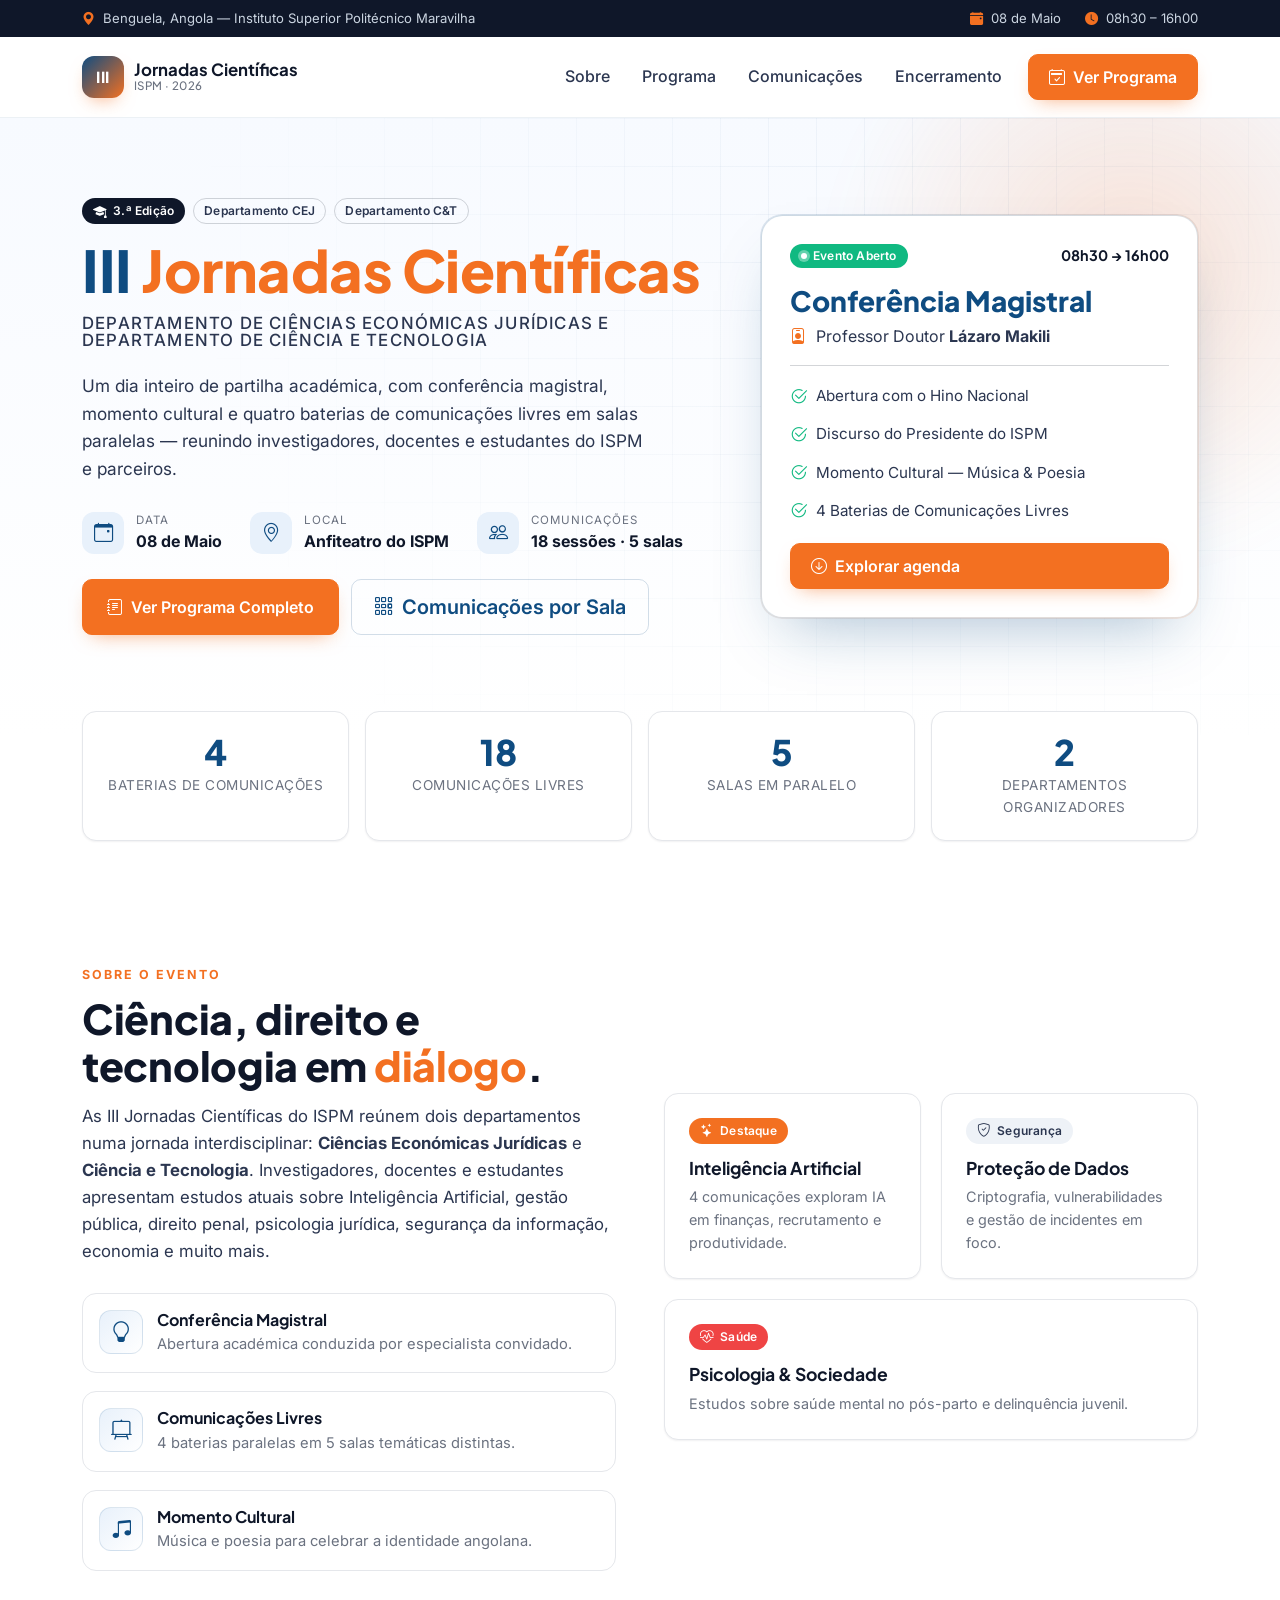
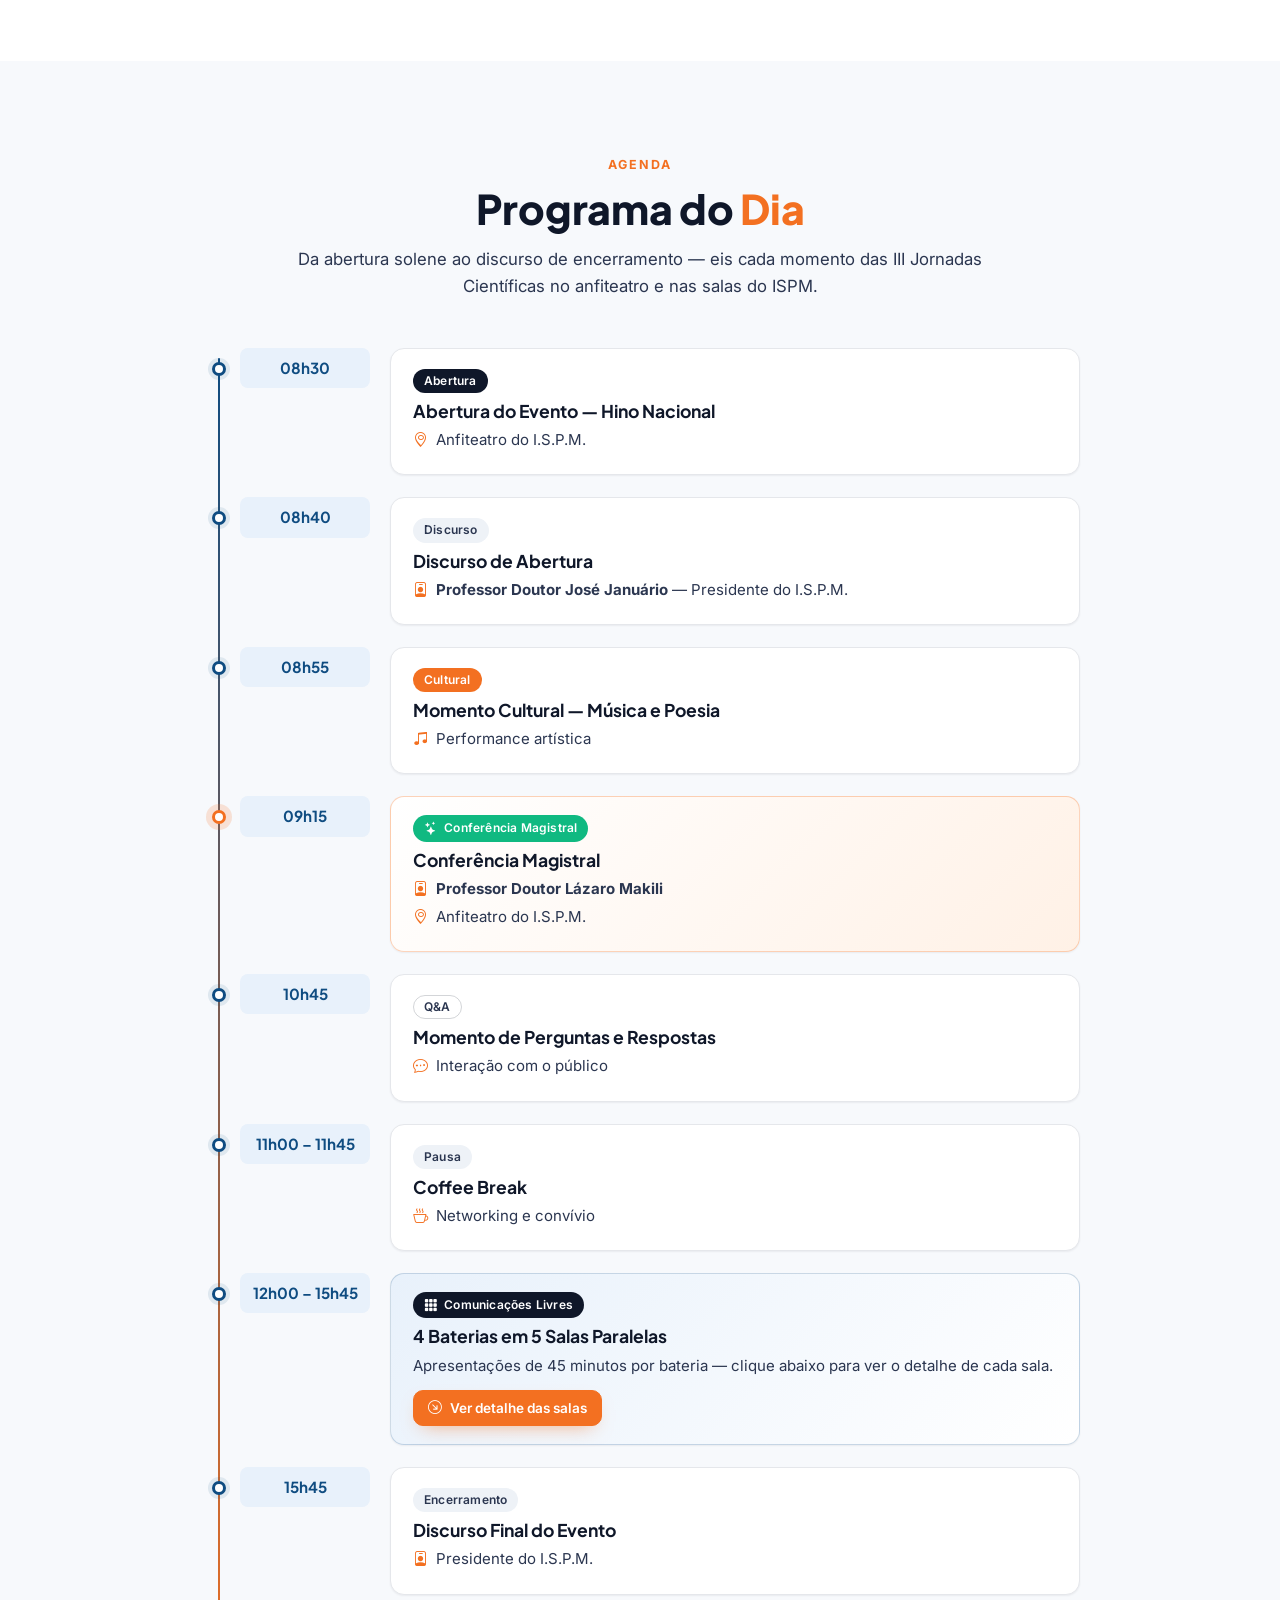
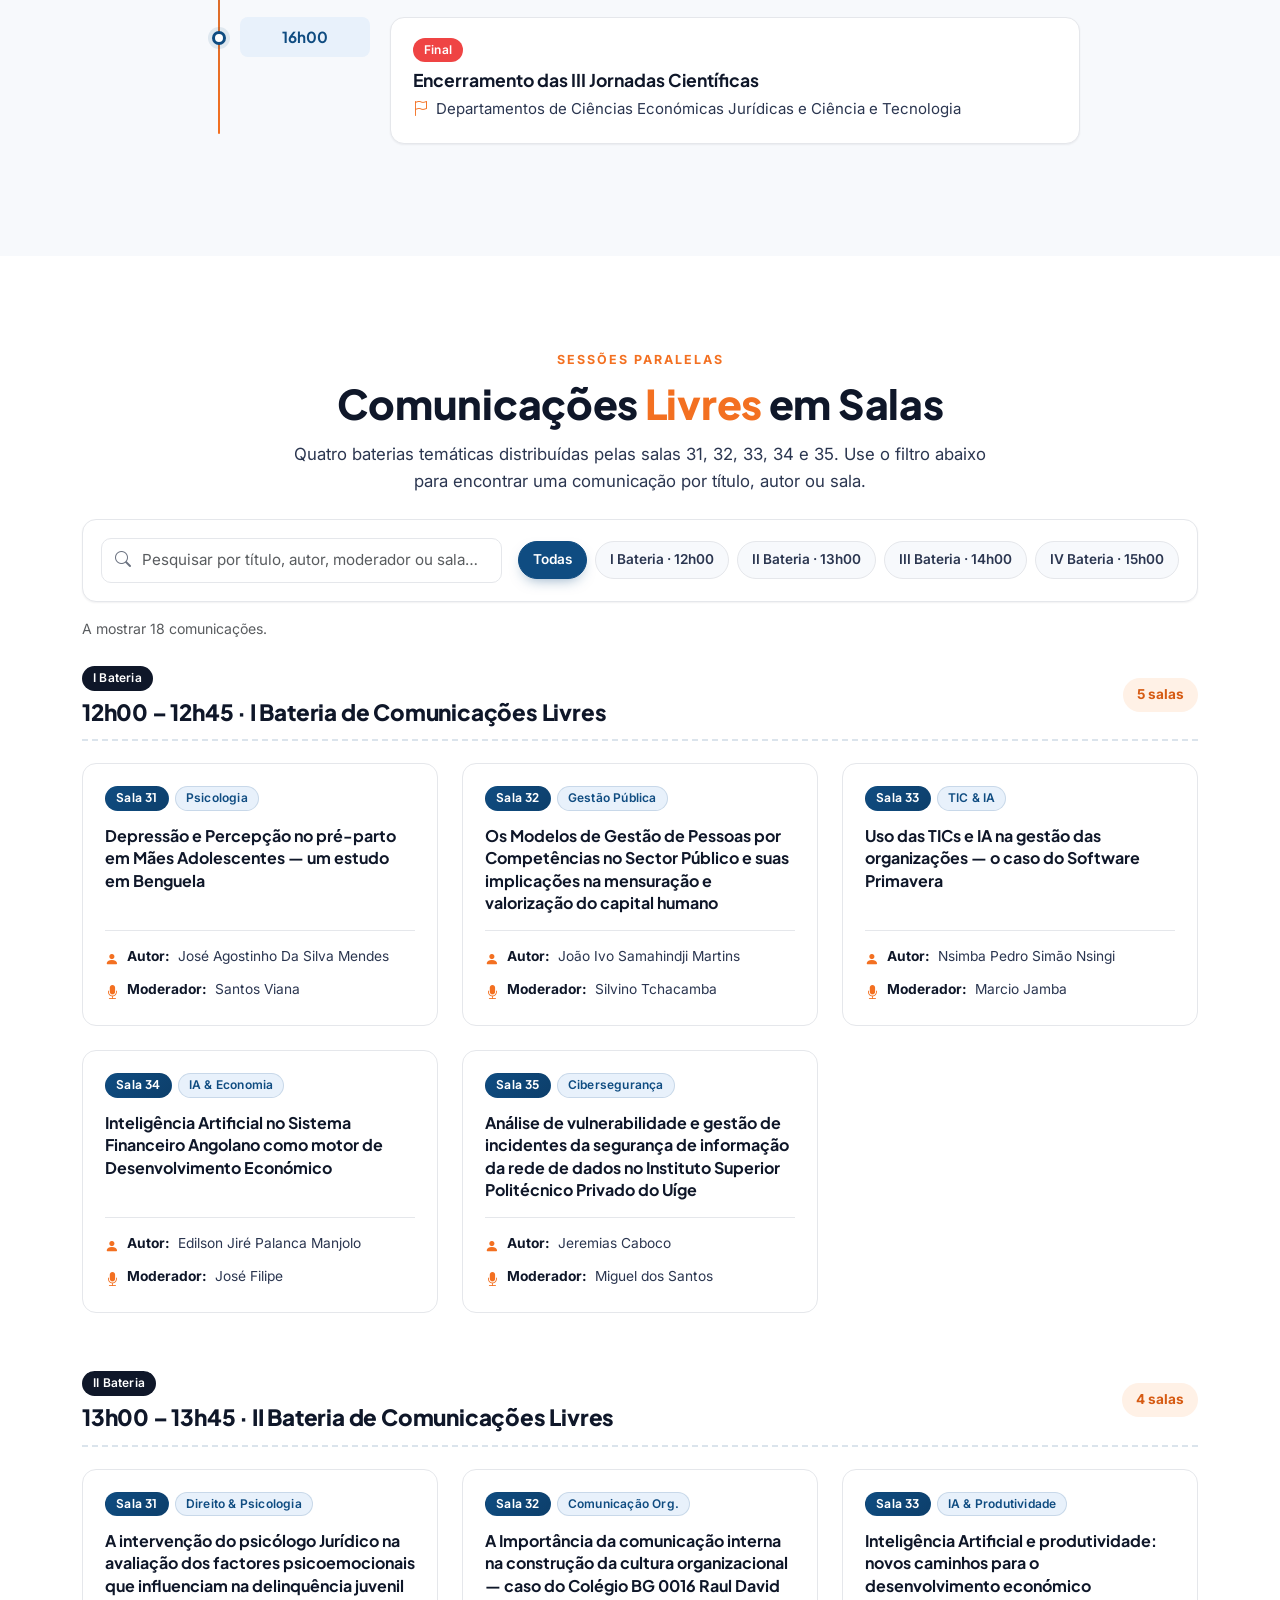
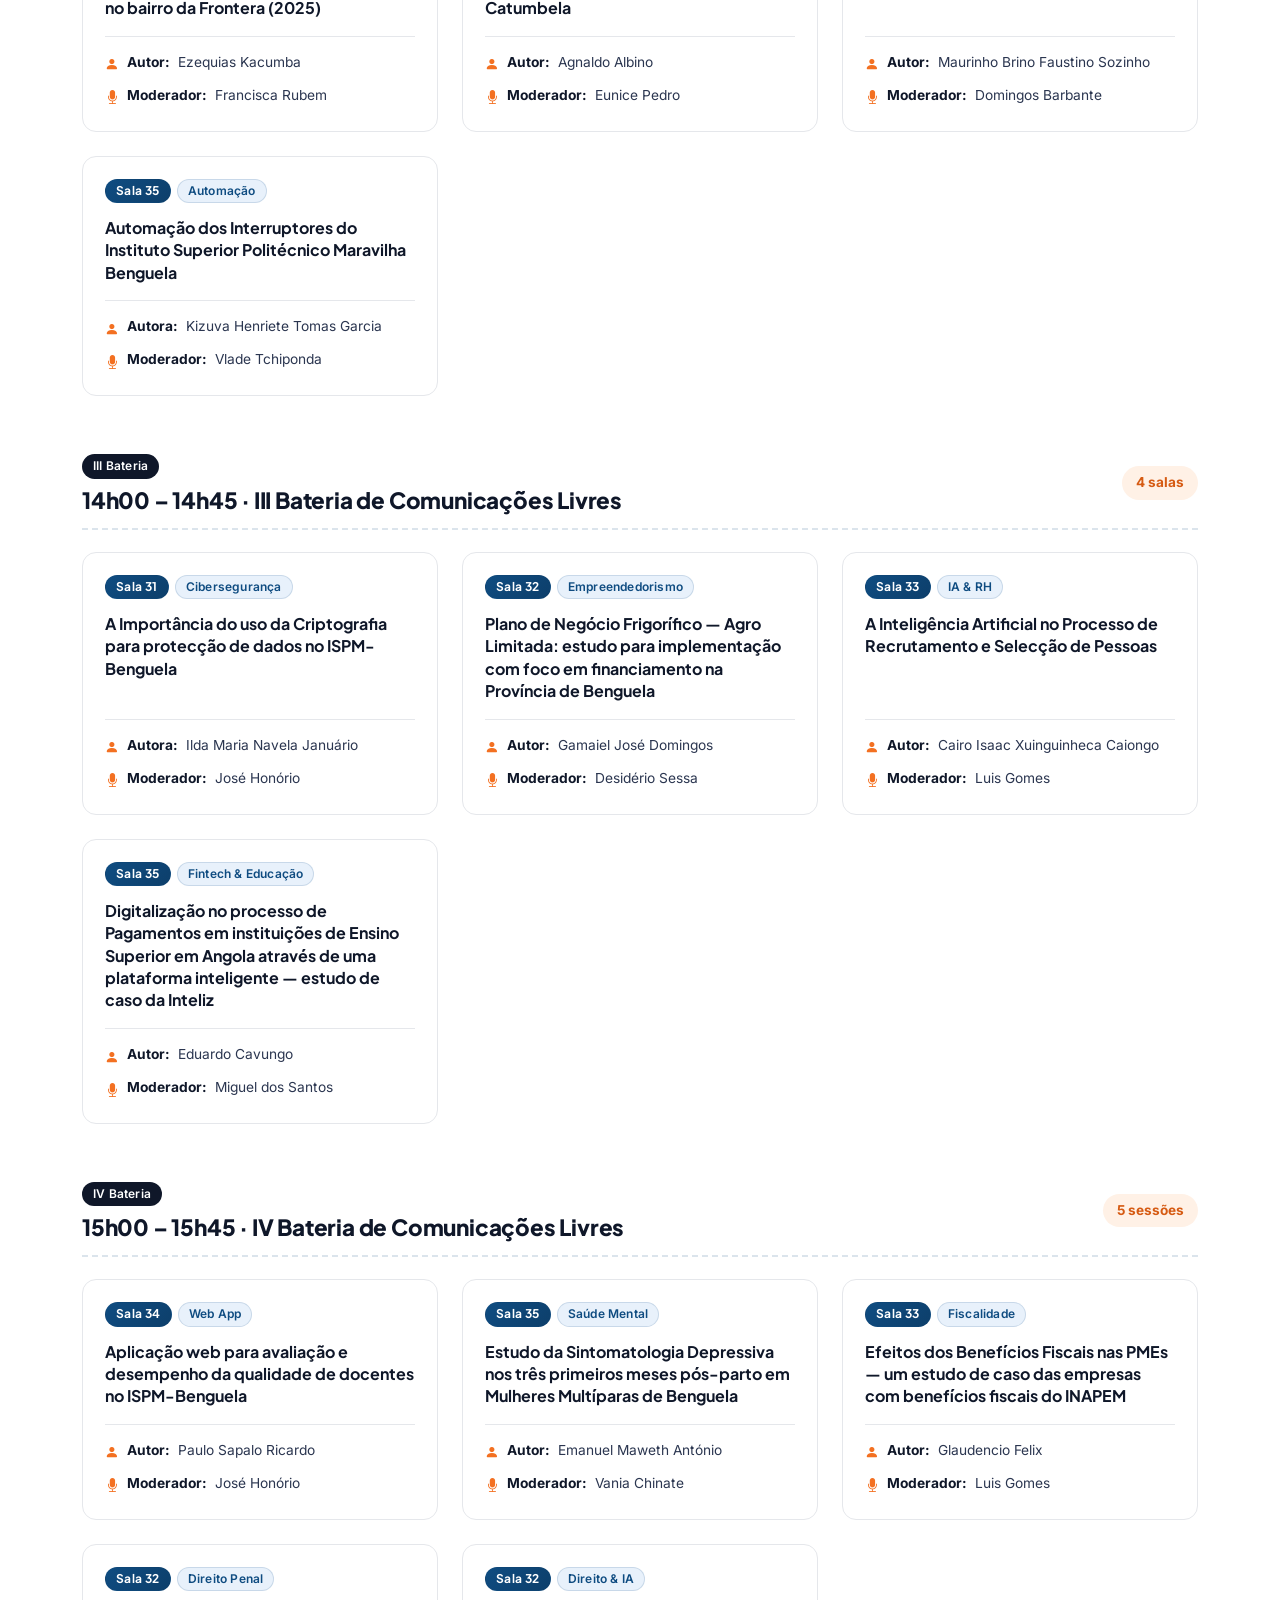
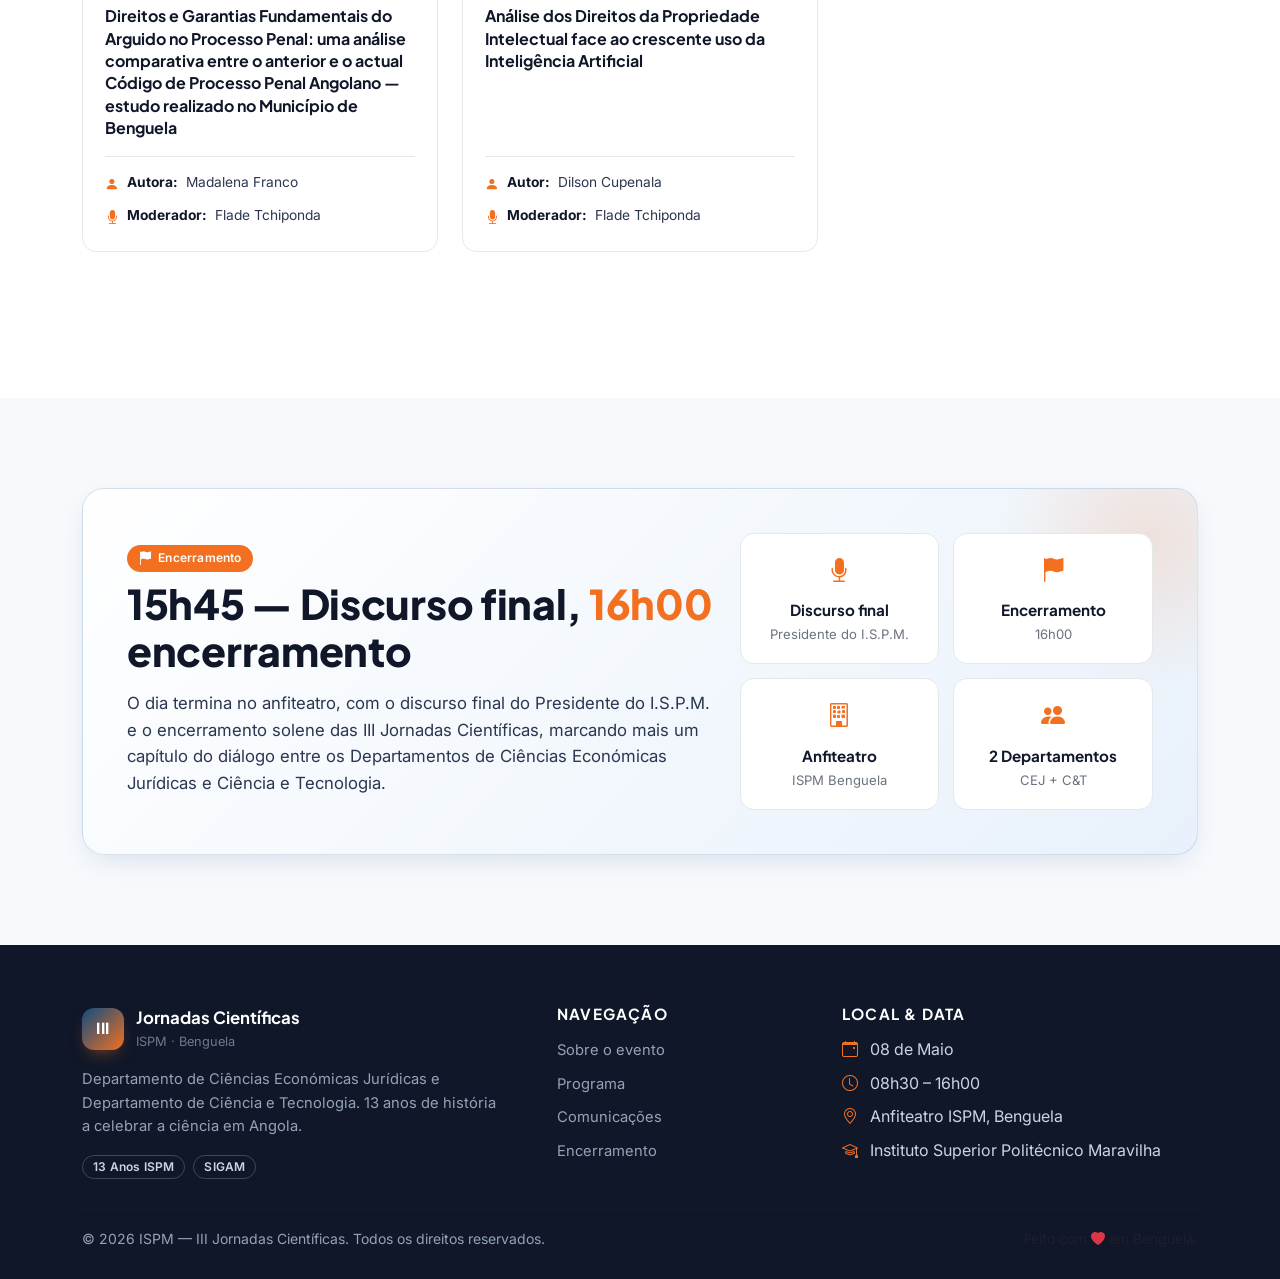
==== index.html @ 09c02a6e "first commit" ====
<!doctype html>
<html lang="pt">
  <head>
    <meta charset="utf-8" />
    <meta name="viewport" content="width=device-width, initial-scale=1" />
    <title>III Jornadas Científicas — ISPM Benguela</title>
    <meta
      name="description"
      content="III Jornadas Científicas do Departamento de Ciências Económicas Jurídicas e Departamento de Ciência e Tecnologia — ISPM Benguela, 08 de Maio."
    />

    <link rel="preconnect" href="https://fonts.googleapis.com" />
    <link rel="preconnect" href="https://fonts.gstatic.com" crossorigin />
    <link
      href="https://fonts.googleapis.com/css2?family=Inter:wght@400;500;600;700;800&family=Plus+Jakarta+Sans:wght@600;700;800&display=swap"
      rel="stylesheet"
    />

    <link
      href="https://cdn.jsdelivr.net/npm/bootstrap@5.3.3/dist/css/bootstrap.min.css"
      rel="stylesheet"
    />
    <link
      rel="stylesheet"
      href="https://cdn.jsdelivr.net/npm/bootstrap-icons@1.11.3/font/bootstrap-icons.min.css"
    />
    <link rel="stylesheet" href="css/style.css" />
  </head>
  <body data-bs-spy="scroll" data-bs-target="#mainNav" data-bs-offset="120">
    <!-- Top bar -->
    <div class="topbar">
      <div class="container d-flex flex-wrap align-items-center justify-content-between gap-2">
        <div class="topbar-left">
          <i class="bi bi-geo-alt-fill"></i>
          Benguela, Angola — Instituto Superior Politécnico Maravilha
        </div>
        <div class="topbar-right d-flex align-items-center gap-3">
          <span><i class="bi bi-calendar-event-fill"></i> 08 de Maio</span>
          <span class="d-none d-md-inline"><i class="bi bi-clock-fill"></i> 08h30 – 16h00</span>
        </div>
      </div>
    </div>

    <!-- Navbar -->
    <nav id="mainNav" class="navbar navbar-expand-lg sticky-top main-nav">
      <div class="container">
        <a class="navbar-brand d-flex align-items-center" href="#hero">
          <span class="brand-mark">III</span>
          <span class="brand-text">
            Jornadas Científicas
            <small>ISPM · 2026</small>
          </span>
        </a>
        <button
          class="navbar-toggler"
          type="button"
          data-bs-toggle="collapse"
          data-bs-target="#navMenu"
        >
          <span class="navbar-toggler-icon"></span>
        </button>
        <div class="collapse navbar-collapse" id="navMenu">
          <ul class="navbar-nav ms-auto align-items-lg-center gap-lg-1">
            <li class="nav-item"><a class="nav-link" href="#sobre">Sobre</a></li>
            <li class="nav-item"><a class="nav-link" href="#programa">Programa</a></li>
            <li class="nav-item"><a class="nav-link" href="#comunicacoes">Comunicações</a></li>
            <li class="nav-item"><a class="nav-link" href="#encerramento">Encerramento</a></li>
            <li class="nav-item ms-lg-2">
              <a class="btn btn-cta" href="#programa">
                <i class="bi bi-calendar2-check"></i> Ver Programa
              </a>
            </li>
          </ul>
        </div>
      </div>
    </nav>

    <!-- Hero -->
    <header id="hero" class="hero">
      <div class="hero-bg" aria-hidden="true"></div>
      <div class="hero-grid" aria-hidden="true"></div>

      <div class="container hero-inner">
        <div class="row align-items-center g-5">
          <div class="col-lg-7">
            <div class="hero-badges mb-3">
              <span class="hbui-badge hbui-badge-default">
                <i class="bi bi-mortarboard-fill"></i> 3.ª Edição
              </span>
              <span class="hbui-badge hbui-badge-outline">
                Departamento CEJ
              </span>
              <span class="hbui-badge hbui-badge-outline">
                Departamento C&T
              </span>
            </div>

            <h1 class="hero-title">
              III <span class="text-accent">Jornadas Científicas</span>
              <span class="hero-sub">
                Departamento de Ciências Económicas Jurídicas
                e Departamento de Ciência e Tecnologia
              </span>
            </h1>

            <p class="hero-lead">
              Um dia inteiro de partilha académica, com conferência magistral,
              momento cultural e quatro baterias de comunicações livres em salas
              paralelas — reunindo investigadores, docentes e estudantes do ISPM
              e parceiros.
            </p>

            <div class="hero-meta">
              <div class="hero-meta-item">
                <i class="bi bi-calendar-event"></i>
                <div>
                  <span class="meta-label">Data</span>
                  <strong>08 de Maio</strong>
                </div>
              </div>
              <div class="hero-meta-item">
                <i class="bi bi-geo-alt"></i>
                <div>
                  <span class="meta-label">Local</span>
                  <strong>Anfiteatro do ISPM</strong>
                </div>
              </div>
              <div class="hero-meta-item">
                <i class="bi bi-people"></i>
                <div>
                  <span class="meta-label">Comunicações</span>
                  <strong>18 sessões · 5 salas</strong>
                </div>
              </div>
            </div>

            <div class="hero-actions mt-4">
              <a href="#programa" class="btn btn-cta btn-lg">
                <i class="bi bi-journal-text"></i> Ver Programa Completo
              </a>
              <a href="#comunicacoes" class="btn btn-ghost btn-lg">
                <i class="bi bi-grid-3x3-gap"></i> Comunicações por Sala
              </a>
            </div>
          </div>

          <div class="col-lg-5">
            <div class="hero-card">
              <div class="hero-card-head">
                <span class="hbui-badge hbui-badge-success">
                  <span class="dot"></span> Evento Aberto
                </span>
                <span class="hero-card-time">08h30 → 16h00</span>
              </div>
              <h3 class="hero-card-title">Conferência Magistral</h3>
              <p class="hero-card-author">
                <i class="bi bi-person-badge"></i>
                Professor Doutor <strong>Lázaro Makili</strong>
              </p>
              <hr />
              <ul class="hero-card-list">
                <li>
                  <i class="bi bi-check2-circle"></i>
                  Abertura com o Hino Nacional
                </li>
                <li>
                  <i class="bi bi-check2-circle"></i>
                  Discurso do Presidente do ISPM
                </li>
                <li>
                  <i class="bi bi-check2-circle"></i>
                  Momento Cultural — Música & Poesia
                </li>
                <li>
                  <i class="bi bi-check2-circle"></i>
                  4 Baterias de Comunicações Livres
                </li>
              </ul>
              <a href="#programa" class="btn btn-cta w-100">
                <i class="bi bi-arrow-down-circle"></i> Explorar agenda
              </a>
            </div>
          </div>
        </div>
      </div>
    </header>

    <!-- Stats -->
    <section class="stats">
      <div class="container">
        <div class="row g-3">
          <div class="col-6 col-md-3">
            <div class="stat-card">
              <span class="stat-num" data-count="4">0</span>
              <span class="stat-label">Baterias de comunicações</span>
            </div>
          </div>
          <div class="col-6 col-md-3">
            <div class="stat-card">
              <span class="stat-num" data-count="18">0</span>
              <span class="stat-label">Comunicações livres</span>
            </div>
          </div>
          <div class="col-6 col-md-3">
            <div class="stat-card">
              <span class="stat-num" data-count="5">0</span>
              <span class="stat-label">Salas em paralelo</span>
            </div>
          </div>
          <div class="col-6 col-md-3">
            <div class="stat-card">
              <span class="stat-num" data-count="2">0</span>
              <span class="stat-label">Departamentos organizadores</span>
            </div>
          </div>
        </div>
      </div>
    </section>

    <!-- About -->
    <section id="sobre" class="section">
      <div class="container">
        <div class="row align-items-center g-5">
          <div class="col-lg-6">
            <span class="section-eyebrow">Sobre o evento</span>
            <h2 class="section-title">
              Ciência, direito e tecnologia em <span class="text-accent">diálogo</span>.
            </h2>
            <p class="section-lead">
              As III Jornadas Científicas do ISPM reúnem dois departamentos numa
              jornada interdisciplinar: <strong>Ciências Económicas Jurídicas</strong>
              e <strong>Ciência e Tecnologia</strong>. Investigadores, docentes
              e estudantes apresentam estudos atuais sobre Inteligência
              Artificial, gestão pública, direito penal, psicologia jurídica,
              segurança da informação, economia e muito mais.
            </p>

            <div class="about-features">
              <div class="about-feature">
                <span class="about-icon"><i class="bi bi-lightbulb"></i></span>
                <div>
                  <h5>Conferência Magistral</h5>
                  <p>Abertura académica conduzida por especialista convidado.</p>
                </div>
              </div>
              <div class="about-feature">
                <span class="about-icon"><i class="bi bi-easel2"></i></span>
                <div>
                  <h5>Comunicações Livres</h5>
                  <p>4 baterias paralelas em 5 salas temáticas distintas.</p>
                </div>
              </div>
              <div class="about-feature">
                <span class="about-icon"><i class="bi bi-music-note-beamed"></i></span>
                <div>
                  <h5>Momento Cultural</h5>
                  <p>Música e poesia para celebrar a identidade angolana.</p>
                </div>
              </div>
            </div>
          </div>

          <div class="col-lg-6">
            <div class="about-visual">
              <div class="about-card about-card-1">
                <span class="hbui-badge hbui-badge-warning">
                  <i class="bi bi-stars"></i> Destaque
                </span>
                <h4>Inteligência Artificial</h4>
                <p>4 comunicações exploram IA em finanças, recrutamento e produtividade.</p>
              </div>
              <div class="about-card about-card-2">
                <span class="hbui-badge hbui-badge-secondary">
                  <i class="bi bi-shield-check"></i> Segurança
                </span>
                <h4>Proteção de Dados</h4>
                <p>Criptografia, vulnerabilidades e gestão de incidentes em foco.</p>
              </div>
              <div class="about-card about-card-3">
                <span class="hbui-badge hbui-badge-destructive">
                  <i class="bi bi-heart-pulse"></i> Saúde
                </span>
                <h4>Psicologia & Sociedade</h4>
                <p>Estudos sobre saúde mental no pós-parto e delinquência juvenil.</p>
              </div>
            </div>
          </div>
        </div>
      </div>
    </section>

    <!-- Programa do dia (timeline) -->
    <section id="programa" class="section section-alt">
      <div class="container">
        <div class="text-center mb-5">
          <span class="section-eyebrow">Agenda</span>
          <h2 class="section-title">Programa do <span class="text-accent">Dia</span></h2>
          <p class="section-lead mx-auto" style="max-width: 720px">
            Da abertura solene ao discurso de encerramento — eis cada momento
            das III Jornadas Científicas no anfiteatro e nas salas do ISPM.
          </p>
        </div>

        <div class="timeline">
          <div class="timeline-item">
            <div class="timeline-time">08h30</div>
            <div class="timeline-card">
              <span class="hbui-badge hbui-badge-default">Abertura</span>
              <h4>Abertura do Evento — Hino Nacional</h4>
              <p><i class="bi bi-geo-alt"></i> Anfiteatro do I.S.P.M.</p>
            </div>
          </div>

          <div class="timeline-item">
            <div class="timeline-time">08h40</div>
            <div class="timeline-card">
              <span class="hbui-badge hbui-badge-secondary">Discurso</span>
              <h4>Discurso de Abertura</h4>
              <p>
                <i class="bi bi-person-badge"></i>
                <strong>Professor Doutor José Januário</strong> — Presidente do I.S.P.M.
              </p>
            </div>
          </div>

          <div class="timeline-item">
            <div class="timeline-time">08h55</div>
            <div class="timeline-card">
              <span class="hbui-badge hbui-badge-warning">Cultural</span>
              <h4>Momento Cultural — Música e Poesia</h4>
              <p><i class="bi bi-music-note-beamed"></i> Performance artística</p>
            </div>
          </div>

          <div class="timeline-item highlight">
            <div class="timeline-time">09h15</div>
            <div class="timeline-card">
              <span class="hbui-badge hbui-badge-success">
                <i class="bi bi-stars"></i> Conferência Magistral
              </span>
              <h4>Conferência Magistral</h4>
              <p>
                <i class="bi bi-person-badge"></i>
                <strong>Professor Doutor Lázaro Makili</strong>
              </p>
              <p><i class="bi bi-geo-alt"></i> Anfiteatro do I.S.P.M.</p>
            </div>
          </div>

          <div class="timeline-item">
            <div class="timeline-time">10h45</div>
            <div class="timeline-card">
              <span class="hbui-badge hbui-badge-outline">Q&A</span>
              <h4>Momento de Perguntas e Respostas</h4>
              <p><i class="bi bi-chat-dots"></i> Interação com o público</p>
            </div>
          </div>

          <div class="timeline-item">
            <div class="timeline-time">11h00 – 11h45</div>
            <div class="timeline-card">
              <span class="hbui-badge hbui-badge-secondary">Pausa</span>
              <h4>Coffee Break</h4>
              <p><i class="bi bi-cup-hot"></i> Networking e convívio</p>
            </div>
          </div>

          <div class="timeline-item bigblock">
            <div class="timeline-time">12h00 – 15h45</div>
            <div class="timeline-card">
              <span class="hbui-badge hbui-badge-default">
                <i class="bi bi-grid-3x3-gap-fill"></i> Comunicações Livres
              </span>
              <h4>4 Baterias em 5 Salas Paralelas</h4>
              <p>
                Apresentações de 45 minutos por bateria — clique abaixo para
                ver o detalhe de cada sala.
              </p>
              <a href="#comunicacoes" class="btn btn-cta btn-sm mt-2">
                <i class="bi bi-arrow-down-right-circle"></i> Ver detalhe das salas
              </a>
            </div>
          </div>

          <div class="timeline-item">
            <div class="timeline-time">15h45</div>
            <div class="timeline-card">
              <span class="hbui-badge hbui-badge-secondary">Encerramento</span>
              <h4>Discurso Final do Evento</h4>
              <p><i class="bi bi-person-badge"></i> Presidente do I.S.P.M.</p>
            </div>
          </div>

          <div class="timeline-item">
            <div class="timeline-time">16h00</div>
            <div class="timeline-card">
              <span class="hbui-badge hbui-badge-destructive">Final</span>
              <h4>Encerramento das III Jornadas Científicas</h4>
              <p>
                <i class="bi bi-flag"></i>
                Departamentos de Ciências Económicas Jurídicas e Ciência e Tecnologia
              </p>
            </div>
          </div>
        </div>
      </div>
    </section>

    <!-- Comunicações Livres -->
    <section id="comunicacoes" class="section">
      <div class="container">
        <div class="text-center mb-4">
          <span class="section-eyebrow">Sessões paralelas</span>
          <h2 class="section-title">
            Comunicações <span class="text-accent">Livres</span> em Salas
          </h2>
          <p class="section-lead mx-auto" style="max-width: 720px">
            Quatro baterias temáticas distribuídas pelas salas 31, 32, 33, 34 e 35.
            Use o filtro abaixo para encontrar uma comunicação por título, autor ou sala.
          </p>
        </div>

        <!-- Filters -->
        <div class="filter-bar">
          <div class="search-wrap">
            <i class="bi bi-search"></i>
            <input
              type="text"
              id="searchInput"
              class="form-control"
              placeholder="Pesquisar por título, autor, moderador ou sala…"
            />
          </div>

          <div class="filter-chips" id="batteryChips">
            <button class="chip active" data-filter="all">Todas</button>
            <button class="chip" data-filter="b1">I Bateria · 12h00</button>
            <button class="chip" data-filter="b2">II Bateria · 13h00</button>
            <button class="chip" data-filter="b3">III Bateria · 14h00</button>
            <button class="chip" data-filter="b4">IV Bateria · 15h00</button>
          </div>
        </div>

        <p class="result-count text-muted small mb-4">
          A mostrar <span id="resultCount">18</span> comunicações.
        </p>

        <!-- I BATERIA -->
        <div class="battery-block" data-battery="b1">
          <div class="battery-head">
            <div>
              <span class="hbui-badge hbui-badge-default">I Bateria</span>
              <h3 class="battery-title">12h00 – 12h45 · I Bateria de Comunicações Livres</h3>
            </div>
            <span class="battery-count">5 salas</span>
          </div>

          <div class="row g-4">
            <div class="col-md-6 col-xl-4 talk-col" data-battery="b1">
              <article class="talk-card">
                <header>
                  <span class="hbui-badge hbui-badge-room">Sala 31</span>
                  <span class="hbui-badge hbui-badge-outline-soft">Psicologia</span>
                </header>
                <h4 class="talk-title">
                  Depressão e Percepção no pré-parto em Mães Adolescentes — um estudo em Benguela
                </h4>
                <ul class="talk-meta">
                  <li><i class="bi bi-person-fill"></i> <strong>Autor:</strong> José Agostinho Da Silva Mendes</li>
                  <li><i class="bi bi-mic-fill"></i> <strong>Moderador:</strong> Santos Viana</li>
                </ul>
              </article>
            </div>

            <div class="col-md-6 col-xl-4 talk-col" data-battery="b1">
              <article class="talk-card">
                <header>
                  <span class="hbui-badge hbui-badge-room">Sala 32</span>
                  <span class="hbui-badge hbui-badge-outline-soft">Gestão Pública</span>
                </header>
                <h4 class="talk-title">
                  Os Modelos de Gestão de Pessoas por Competências no Sector Público
                  e suas implicações na mensuração e valorização do capital humano
                </h4>
                <ul class="talk-meta">
                  <li><i class="bi bi-person-fill"></i> <strong>Autor:</strong> João Ivo Samahindji Martins</li>
                  <li><i class="bi bi-mic-fill"></i> <strong>Moderador:</strong> Silvino Tchacamba</li>
                </ul>
              </article>
            </div>

            <div class="col-md-6 col-xl-4 talk-col" data-battery="b1">
              <article class="talk-card">
                <header>
                  <span class="hbui-badge hbui-badge-room">Sala 33</span>
                  <span class="hbui-badge hbui-badge-outline-soft">TIC & IA</span>
                </header>
                <h4 class="talk-title">
                  Uso das TICs e IA na gestão das organizações — o caso do Software Primavera
                </h4>
                <ul class="talk-meta">
                  <li><i class="bi bi-person-fill"></i> <strong>Autor:</strong> Nsimba Pedro Simão Nsingi</li>
                  <li><i class="bi bi-mic-fill"></i> <strong>Moderador:</strong> Marcio Jamba</li>
                </ul>
              </article>
            </div>

            <div class="col-md-6 col-xl-4 talk-col" data-battery="b1">
              <article class="talk-card">
                <header>
                  <span class="hbui-badge hbui-badge-room">Sala 34</span>
                  <span class="hbui-badge hbui-badge-outline-soft">IA & Economia</span>
                </header>
                <h4 class="talk-title">
                  Inteligência Artificial no Sistema Financeiro Angolano como
                  motor de Desenvolvimento Económico
                </h4>
                <ul class="talk-meta">
                  <li><i class="bi bi-person-fill"></i> <strong>Autor:</strong> Edilson Jiré Palanca Manjolo</li>
                  <li><i class="bi bi-mic-fill"></i> <strong>Moderador:</strong> José Filipe</li>
                </ul>
              </article>
            </div>

            <div class="col-md-6 col-xl-4 talk-col" data-battery="b1">
              <article class="talk-card">
                <header>
                  <span class="hbui-badge hbui-badge-room">Sala 35</span>
                  <span class="hbui-badge hbui-badge-outline-soft">Cibersegurança</span>
                </header>
                <h4 class="talk-title">
                  Análise de vulnerabilidade e gestão de incidentes da segurança
                  de informação da rede de dados no Instituto Superior Politécnico
                  Privado do Uíge
                </h4>
                <ul class="talk-meta">
                  <li><i class="bi bi-person-fill"></i> <strong>Autor:</strong> Jeremias Caboco</li>
                  <li><i class="bi bi-mic-fill"></i> <strong>Moderador:</strong> Miguel dos Santos</li>
                </ul>
              </article>
            </div>
          </div>
        </div>

        <!-- II BATERIA -->
        <div class="battery-block" data-battery="b2">
          <div class="battery-head">
            <div>
              <span class="hbui-badge hbui-badge-default">II Bateria</span>
              <h3 class="battery-title">13h00 – 13h45 · II Bateria de Comunicações Livres</h3>
            </div>
            <span class="battery-count">4 salas</span>
          </div>

          <div class="row g-4">
            <div class="col-md-6 col-xl-4 talk-col" data-battery="b2">
              <article class="talk-card">
                <header>
                  <span class="hbui-badge hbui-badge-room">Sala 31</span>
                  <span class="hbui-badge hbui-badge-outline-soft">Direito & Psicologia</span>
                </header>
                <h4 class="talk-title">
                  A intervenção do psicólogo Jurídico na avaliação dos factores
                  psicoemocionais que influenciam na delinquência juvenil
                  no bairro da Frontera (2025)
                </h4>
                <ul class="talk-meta">
                  <li><i class="bi bi-person-fill"></i> <strong>Autor:</strong> Ezequias Kacumba</li>
                  <li><i class="bi bi-mic-fill"></i> <strong>Moderador:</strong> Francisca Rubem</li>
                </ul>
              </article>
            </div>

            <div class="col-md-6 col-xl-4 talk-col" data-battery="b2">
              <article class="talk-card">
                <header>
                  <span class="hbui-badge hbui-badge-room">Sala 32</span>
                  <span class="hbui-badge hbui-badge-outline-soft">Comunicação Org.</span>
                </header>
                <h4 class="talk-title">
                  A Importância da comunicação interna na construção da cultura
                  organizacional — caso do Colégio BG 0016 Raul David Catumbela
                </h4>
                <ul class="talk-meta">
                  <li><i class="bi bi-person-fill"></i> <strong>Autor:</strong> Agnaldo Albino</li>
                  <li><i class="bi bi-mic-fill"></i> <strong>Moderador:</strong> Eunice Pedro</li>
                </ul>
              </article>
            </div>

            <div class="col-md-6 col-xl-4 talk-col" data-battery="b2">
              <article class="talk-card">
                <header>
                  <span class="hbui-badge hbui-badge-room">Sala 33</span>
                  <span class="hbui-badge hbui-badge-outline-soft">IA & Produtividade</span>
                </header>
                <h4 class="talk-title">
                  Inteligência Artificial e produtividade: novos caminhos para
                  o desenvolvimento económico
                </h4>
                <ul class="talk-meta">
                  <li><i class="bi bi-person-fill"></i> <strong>Autor:</strong> Maurinho Brino Faustino Sozinho</li>
                  <li><i class="bi bi-mic-fill"></i> <strong>Moderador:</strong> Domingos Barbante</li>
                </ul>
              </article>
            </div>

            <div class="col-md-6 col-xl-4 talk-col" data-battery="b2">
              <article class="talk-card">
                <header>
                  <span class="hbui-badge hbui-badge-room">Sala 35</span>
                  <span class="hbui-badge hbui-badge-outline-soft">Automação</span>
                </header>
                <h4 class="talk-title">
                  Automação dos Interruptores do Instituto Superior Politécnico Maravilha Benguela
                </h4>
                <ul class="talk-meta">
                  <li><i class="bi bi-person-fill"></i> <strong>Autora:</strong> Kizuva Henriete Tomas Garcia</li>
                  <li><i class="bi bi-mic-fill"></i> <strong>Moderador:</strong> Vlade Tchiponda</li>
                </ul>
              </article>
            </div>
          </div>
        </div>

        <!-- III BATERIA -->
        <div class="battery-block" data-battery="b3">
          <div class="battery-head">
            <div>
              <span class="hbui-badge hbui-badge-default">III Bateria</span>
              <h3 class="battery-title">14h00 – 14h45 · III Bateria de Comunicações Livres</h3>
            </div>
            <span class="battery-count">4 salas</span>
          </div>

          <div class="row g-4">
            <div class="col-md-6 col-xl-4 talk-col" data-battery="b3">
              <article class="talk-card">
                <header>
                  <span class="hbui-badge hbui-badge-room">Sala 31</span>
                  <span class="hbui-badge hbui-badge-outline-soft">Cibersegurança</span>
                </header>
                <h4 class="talk-title">
                  A Importância do uso da Criptografia para protecção de dados no ISPM-Benguela
                </h4>
                <ul class="talk-meta">
                  <li><i class="bi bi-person-fill"></i> <strong>Autora:</strong> Ilda Maria Navela Januário</li>
                  <li><i class="bi bi-mic-fill"></i> <strong>Moderador:</strong> José Honório</li>
                </ul>
              </article>
            </div>

            <div class="col-md-6 col-xl-4 talk-col" data-battery="b3">
              <article class="talk-card">
                <header>
                  <span class="hbui-badge hbui-badge-room">Sala 32</span>
                  <span class="hbui-badge hbui-badge-outline-soft">Empreendedorismo</span>
                </header>
                <h4 class="talk-title">
                  Plano de Negócio Frigorífico — Agro Limitada: estudo para
                  implementação com foco em financiamento na Província de Benguela
                </h4>
                <ul class="talk-meta">
                  <li><i class="bi bi-person-fill"></i> <strong>Autor:</strong> Gamaiel José Domingos</li>
                  <li><i class="bi bi-mic-fill"></i> <strong>Moderador:</strong> Desidério Sessa</li>
                </ul>
              </article>
            </div>

            <div class="col-md-6 col-xl-4 talk-col" data-battery="b3">
              <article class="talk-card">
                <header>
                  <span class="hbui-badge hbui-badge-room">Sala 33</span>
                  <span class="hbui-badge hbui-badge-outline-soft">IA & RH</span>
                </header>
                <h4 class="talk-title">
                  A Inteligência Artificial no Processo de Recrutamento e Selecção de Pessoas
                </h4>
                <ul class="talk-meta">
                  <li><i class="bi bi-person-fill"></i> <strong>Autor:</strong> Cairo Isaac Xuinguinheca Caiongo</li>
                  <li><i class="bi bi-mic-fill"></i> <strong>Moderador:</strong> Luis Gomes</li>
                </ul>
              </article>
            </div>

            <div class="col-md-6 col-xl-4 talk-col" data-battery="b3">
              <article class="talk-card">
                <header>
                  <span class="hbui-badge hbui-badge-room">Sala 35</span>
                  <span class="hbui-badge hbui-badge-outline-soft">Fintech & Educação</span>
                </header>
                <h4 class="talk-title">
                  Digitalização no processo de Pagamentos em instituições de
                  Ensino Superior em Angola através de uma plataforma inteligente
                  — estudo de caso da Inteliz
                </h4>
                <ul class="talk-meta">
                  <li><i class="bi bi-person-fill"></i> <strong>Autor:</strong> Eduardo Cavungo</li>
                  <li><i class="bi bi-mic-fill"></i> <strong>Moderador:</strong> Miguel dos Santos</li>
                </ul>
              </article>
            </div>
          </div>
        </div>

        <!-- IV BATERIA -->
        <div class="battery-block" data-battery="b4">
          <div class="battery-head">
            <div>
              <span class="hbui-badge hbui-badge-default">IV Bateria</span>
              <h3 class="battery-title">15h00 – 15h45 · IV Bateria de Comunicações Livres</h3>
            </div>
            <span class="battery-count">5 sessões</span>
          </div>

          <div class="row g-4">
            <div class="col-md-6 col-xl-4 talk-col" data-battery="b4">
              <article class="talk-card">
                <header>
                  <span class="hbui-badge hbui-badge-room">Sala 34</span>
                  <span class="hbui-badge hbui-badge-outline-soft">Web App</span>
                </header>
                <h4 class="talk-title">
                  Aplicação web para avaliação e desempenho da qualidade de docentes no ISPM-Benguela
                </h4>
                <ul class="talk-meta">
                  <li><i class="bi bi-person-fill"></i> <strong>Autor:</strong> Paulo Sapalo Ricardo</li>
                  <li><i class="bi bi-mic-fill"></i> <strong>Moderador:</strong> José Honório</li>
                </ul>
              </article>
            </div>

            <div class="col-md-6 col-xl-4 talk-col" data-battery="b4">
              <article class="talk-card">
                <header>
                  <span class="hbui-badge hbui-badge-room">Sala 35</span>
                  <span class="hbui-badge hbui-badge-outline-soft">Saúde Mental</span>
                </header>
                <h4 class="talk-title">
                  Estudo da Sintomatologia Depressiva nos três primeiros meses
                  pós-parto em Mulheres Multíparas de Benguela
                </h4>
                <ul class="talk-meta">
                  <li><i class="bi bi-person-fill"></i> <strong>Autor:</strong> Emanuel Maweth António</li>
                  <li><i class="bi bi-mic-fill"></i> <strong>Moderador:</strong> Vania Chinate</li>
                </ul>
              </article>
            </div>

            <div class="col-md-6 col-xl-4 talk-col" data-battery="b4">
              <article class="talk-card">
                <header>
                  <span class="hbui-badge hbui-badge-room">Sala 33</span>
                  <span class="hbui-badge hbui-badge-outline-soft">Fiscalidade</span>
                </header>
                <h4 class="talk-title">
                  Efeitos dos Benefícios Fiscais nas PMEs — um estudo de caso
                  das empresas com benefícios fiscais do INAPEM
                </h4>
                <ul class="talk-meta">
                  <li><i class="bi bi-person-fill"></i> <strong>Autor:</strong> Glaudencio Felix</li>
                  <li><i class="bi bi-mic-fill"></i> <strong>Moderador:</strong> Luis Gomes</li>
                </ul>
              </article>
            </div>

            <div class="col-md-6 col-xl-4 talk-col" data-battery="b4">
              <article class="talk-card">
                <header>
                  <span class="hbui-badge hbui-badge-room">Sala 32</span>
                  <span class="hbui-badge hbui-badge-outline-soft">Direito Penal</span>
                </header>
                <h4 class="talk-title">
                  Direitos e Garantias Fundamentais do Arguido no Processo Penal:
                  uma análise comparativa entre o anterior e o actual Código de
                  Processo Penal Angolano — estudo realizado no Município de Benguela
                </h4>
                <ul class="talk-meta">
                  <li><i class="bi bi-person-fill"></i> <strong>Autora:</strong> Madalena Franco</li>
                  <li><i class="bi bi-mic-fill"></i> <strong>Moderador:</strong> Flade Tchiponda</li>
                </ul>
              </article>
            </div>

            <div class="col-md-6 col-xl-4 talk-col" data-battery="b4">
              <article class="talk-card">
                <header>
                  <span class="hbui-badge hbui-badge-room">Sala 32</span>
                  <span class="hbui-badge hbui-badge-outline-soft">Direito & IA</span>
                </header>
                <h4 class="talk-title">
                  Análise dos Direitos da Propriedade Intelectual face ao
                  crescente uso da Inteligência Artificial
                </h4>
                <ul class="talk-meta">
                  <li><i class="bi bi-person-fill"></i> <strong>Autor:</strong> Dilson Cupenala</li>
                  <li><i class="bi bi-mic-fill"></i> <strong>Moderador:</strong> Flade Tchiponda</li>
                </ul>
              </article>
            </div>
          </div>
        </div>

        <!-- empty state -->
        <div id="emptyState" class="empty-state d-none">
          <i class="bi bi-search"></i>
          <h4>Sem resultados para a sua pesquisa</h4>
          <p>Tente outro termo, autor ou número de sala.</p>
        </div>
      </div>
    </section>

    <!-- Encerramento -->
    <section id="encerramento" class="section section-alt">
      <div class="container">
        <div class="closing-card">
          <div class="row align-items-center g-4">
            <div class="col-lg-7">
              <span class="hbui-badge hbui-badge-warning mb-2">
                <i class="bi bi-flag-fill"></i> Encerramento
              </span>
              <h2 class="section-title m-0">
                15h45 — Discurso final, <span class="text-accent">16h00</span> encerramento
              </h2>
              <p class="section-lead mt-3 mb-0">
                O dia termina no anfiteatro, com o discurso final do
                Presidente do I.S.P.M. e o encerramento solene das
                III Jornadas Científicas, marcando mais um capítulo do diálogo
                entre os Departamentos de Ciências Económicas Jurídicas
                e Ciência e Tecnologia.
              </p>
            </div>
            <div class="col-lg-5">
              <div class="closing-grid">
                <div class="closing-tile">
                  <i class="bi bi-mic-fill"></i>
                  <strong>Discurso final</strong>
                  <span>Presidente do I.S.P.M.</span>
                </div>
                <div class="closing-tile">
                  <i class="bi bi-flag-fill"></i>
                  <strong>Encerramento</strong>
                  <span>16h00</span>
                </div>
                <div class="closing-tile">
                  <i class="bi bi-building"></i>
                  <strong>Anfiteatro</strong>
                  <span>ISPM Benguela</span>
                </div>
                <div class="closing-tile">
                  <i class="bi bi-people-fill"></i>
                  <strong>2 Departamentos</strong>
                  <span>CEJ + C&T</span>
                </div>
              </div>
            </div>
          </div>
        </div>
      </div>
    </section>

    <!-- Footer -->
    <footer class="footer">
      <div class="container">
        <div class="row g-4">
          <div class="col-lg-5">
            <div class="footer-brand">
              <span class="brand-mark">III</span>
              <div>
                <strong>Jornadas Científicas</strong>
                <small>ISPM · Benguela</small>
              </div>
            </div>
            <p class="mt-3 footer-text">
              Departamento de Ciências Económicas Jurídicas e Departamento
              de Ciência e Tecnologia. 13 anos de história a celebrar a
              ciência em Angola.
            </p>
            <div class="footer-badges">
              <span class="hbui-badge hbui-badge-outline">13 Anos ISPM</span>
              <span class="hbui-badge hbui-badge-outline">SIGAM</span>
            </div>
          </div>

          <div class="col-md-6 col-lg-3">
            <h6 class="footer-title">Navegação</h6>
            <ul class="footer-list">
              <li><a href="#sobre">Sobre o evento</a></li>
              <li><a href="#programa">Programa</a></li>
              <li><a href="#comunicacoes">Comunicações</a></li>
              <li><a href="#encerramento">Encerramento</a></li>
            </ul>
          </div>

          <div class="col-md-6 col-lg-4">
            <h6 class="footer-title">Local & Data</h6>
            <ul class="footer-list">
              <li><i class="bi bi-calendar-event"></i> 08 de Maio</li>
              <li><i class="bi bi-clock"></i> 08h30 – 16h00</li>
              <li><i class="bi bi-geo-alt"></i> Anfiteatro ISPM, Benguela</li>
              <li><i class="bi bi-mortarboard"></i> Instituto Superior Politécnico Maravilha</li>
            </ul>
          </div>
        </div>

        <hr class="footer-sep" />

        <div class="d-flex flex-wrap justify-content-between align-items-center gap-2">
          <small>© <span id="year"></span> ISPM — III Jornadas Científicas. Todos os direitos reservados.</small>
          <small class="text-muted">Feito com <i class="bi bi-heart-fill text-danger"></i> em Benguela.</small>
        </div>
      </div>
    </footer>

    <button id="backToTop" class="back-to-top" aria-label="Voltar ao topo">
      <i class="bi bi-arrow-up"></i>
    </button>

    <script src="https://cdn.jsdelivr.net/npm/bootstrap@5.3.3/dist/js/bootstrap.bundle.min.js"></script>
    <script src="js/main.js"></script>
  </body>
</html>
---- css/style.css ----
/* =========================================================
   III Jornadas Científicas — ISPM
   Design system inspired by hbui.dev badges + ISPM colors
   ========================================================= */

:root {
  --primary: #0f4c81;
  --primary-600: #0d3f6b;
  --primary-50: #e8f1fb;
  --accent: #f37021;
  --accent-600: #d65b13;
  --accent-50: #fff1e6;

  --ink: #0f1729;
  --ink-2: #2b3650;
  --muted: #6b7280;
  --line: #e5e7eb;
  --bg: #ffffff;
  --bg-soft: #f7f9fc;

  --radius-sm: 8px;
  --radius: 14px;
  --radius-lg: 22px;

  --shadow-sm: 0 1px 2px rgba(15, 23, 42, 0.06);
  --shadow: 0 10px 30px -10px rgba(15, 76, 129, 0.18);
  --shadow-lg: 0 30px 60px -25px rgba(15, 76, 129, 0.35);

  --ff-sans: "Inter", system-ui, -apple-system, "Segoe UI", Roboto, sans-serif;
  --ff-display: "Plus Jakarta Sans", "Inter", sans-serif;
}

* { box-sizing: border-box; }

html { scroll-behavior: smooth; }

body {
  font-family: var(--ff-sans);
  color: var(--ink);
  background: var(--bg);
  -webkit-font-smoothing: antialiased;
  line-height: 1.6;
}

a { color: var(--primary); text-decoration: none; transition: color .2s; }
a:hover { color: var(--accent); }

img { max-width: 100%; }

.text-accent { color: var(--accent); }

/* =========================================================
   Topbar
   ========================================================= */
.topbar {
  background: var(--ink);
  color: #cbd5e1;
  font-size: 0.82rem;
  padding: 8px 0;
}
.topbar i { color: var(--accent); margin-right: 4px; }
.topbar-right span { margin-left: 8px; }

/* =========================================================
   Navbar
   ========================================================= */
.main-nav {
  background: rgba(255, 255, 255, 0.92);
  backdrop-filter: saturate(160%) blur(12px);
  -webkit-backdrop-filter: saturate(160%) blur(12px);
  border-bottom: 1px solid rgba(15, 76, 129, 0.08);
  padding: 14px 0;
  transition: padding .2s, box-shadow .2s;
}
.main-nav.scrolled {
  padding: 10px 0;
  box-shadow: var(--shadow-sm);
}
.navbar-brand { gap: 10px; }
.brand-mark {
  display: inline-flex;
  align-items: center;
  justify-content: center;
  width: 42px;
  height: 42px;
  border-radius: 12px;
  background: linear-gradient(135deg, var(--primary), var(--accent));
  color: #fff;
  font-family: var(--ff-display);
  font-weight: 800;
  font-size: 0.95rem;
  letter-spacing: 0.5px;
  box-shadow: 0 8px 18px -8px rgba(243, 112, 33, 0.6);
}
.brand-text {
  display: flex;
  flex-direction: column;
  font-family: var(--ff-display);
  font-weight: 700;
  font-size: 1.05rem;
  color: var(--ink);
  line-height: 1.1;
}
.brand-text small {
  font-size: 0.72rem;
  font-weight: 500;
  color: var(--muted);
  letter-spacing: 0.4px;
}

.nav-link {
  color: var(--ink-2) !important;
  font-weight: 500;
  padding: 8px 14px !important;
  border-radius: 8px;
  transition: all .2s;
}
.nav-link:hover, .nav-link.active {
  color: var(--primary) !important;
  background: var(--primary-50);
}

/* =========================================================
   Buttons
   ========================================================= */
.btn-cta {
  background: var(--accent);
  color: #fff;
  font-weight: 600;
  padding: 10px 20px;
  border-radius: 10px;
  border: 1px solid var(--accent);
  display: inline-flex;
  align-items: center;
  gap: 8px;
  transition: all .25s;
  box-shadow: 0 8px 20px -10px rgba(243, 112, 33, 0.65);
}
.btn-cta:hover {
  background: var(--accent-600);
  color: #fff;
  transform: translateY(-1px);
  box-shadow: 0 14px 26px -10px rgba(243, 112, 33, 0.7);
}
.btn-cta.btn-lg { padding: 14px 24px; font-size: 1rem; }
.btn-cta.btn-sm { padding: 7px 14px; font-size: 0.85rem; }

.btn-ghost {
  background: transparent;
  color: var(--primary);
  border: 1.5px solid rgba(15, 76, 129, 0.18);
  font-weight: 600;
  padding: 12px 22px;
  border-radius: 10px;
  display: inline-flex;
  align-items: center;
  gap: 8px;
  transition: all .25s;
}
.btn-ghost:hover {
  background: var(--primary-50);
  border-color: var(--primary);
  color: var(--primary-600);
}

/* =========================================================
   HBUI-style Badges
   (replicates the look from hbui.dev/docs/components/badges)
   ========================================================= */
.hbui-badge {
  display: inline-flex;
  align-items: center;
  gap: 6px;
  padding: 4px 10px;
  font-size: 0.75rem;
  font-weight: 600;
  line-height: 1.2;
  letter-spacing: 0.2px;
  border-radius: 999px;
  border: 1px solid transparent;
  white-space: nowrap;
  transition: transform .15s, box-shadow .15s;
}
.hbui-badge i { font-size: 0.85rem; }

.hbui-badge-default {
  background: var(--ink);
  color: #fff;
}
.hbui-badge-secondary {
  background: #eef2f7;
  color: var(--ink-2);
}
.hbui-badge-destructive {
  background: #ef4444;
  color: #fff;
}
.hbui-badge-success {
  background: #10b981;
  color: #fff;
}
.hbui-badge-warning {
  background: var(--accent);
  color: #fff;
}
.hbui-badge-outline {
  background: transparent;
  border-color: rgba(15, 23, 41, 0.18);
  color: var(--ink-2);
}
.hbui-badge-outline-soft {
  background: var(--primary-50);
  color: var(--primary);
  border-color: rgba(15, 76, 129, 0.15);
}
.hbui-badge-room {
  background: linear-gradient(135deg, var(--primary), var(--primary-600));
  color: #fff;
  font-family: var(--ff-display);
  font-weight: 700;
  letter-spacing: 0.4px;
}

.hbui-badge .dot {
  width: 6px;
  height: 6px;
  border-radius: 50%;
  background: #fff;
  box-shadow: 0 0 0 3px rgba(255, 255, 255, 0.35);
  animation: pulse 1.6s infinite;
}
@keyframes pulse {
  0%, 100% { opacity: 1; }
  50% { opacity: 0.4; }
}

/* =========================================================
   Hero
   ========================================================= */
.hero {
  position: relative;
  padding: 80px 0 100px;
  overflow: hidden;
  background: linear-gradient(180deg, #f7faff 0%, #ffffff 100%);
}
.hero-bg {
  position: absolute;
  top: -200px;
  right: -200px;
  width: 700px;
  height: 700px;
  background: radial-gradient(circle, rgba(243, 112, 33, 0.18), transparent 60%);
  filter: blur(20px);
  z-index: 0;
}
.hero-grid {
  position: absolute;
  inset: 0;
  background-image:
    linear-gradient(rgba(15, 76, 129, 0.05) 1px, transparent 1px),
    linear-gradient(90deg, rgba(15, 76, 129, 0.05) 1px, transparent 1px);
  background-size: 48px 48px;
  mask-image: radial-gradient(circle at 70% 20%, black, transparent 70%);
  -webkit-mask-image: radial-gradient(circle at 70% 20%, black, transparent 70%);
  z-index: 0;
}
.hero-inner { position: relative; z-index: 1; }

.hero-badges {
  display: flex;
  flex-wrap: wrap;
  gap: 8px;
}

.hero-title {
  font-family: var(--ff-display);
  font-size: clamp(2.2rem, 4.5vw, 3.6rem);
  line-height: 1.05;
  font-weight: 800;
  color: var(--primary);
  letter-spacing: -0.5px;
}
.hero-sub {
  display: block;
  margin-top: 14px;
  font-size: clamp(0.95rem, 1.4vw, 1.05rem);
  font-weight: 500;
  color: var(--ink-2);
  font-family: var(--ff-sans);
  text-transform: uppercase;
  letter-spacing: 1.2px;
}
.hero-lead {
  font-size: 1.08rem;
  color: var(--ink-2);
  margin: 22px 0 28px;
  max-width: 560px;
}

.hero-meta {
  display: flex;
  flex-wrap: wrap;
  gap: 18px 28px;
  margin-top: 18px;
}
.hero-meta-item {
  display: flex;
  gap: 12px;
  align-items: center;
}
.hero-meta-item i {
  width: 42px; height: 42px;
  background: var(--primary-50);
  color: var(--primary);
  border-radius: 12px;
  display: inline-flex;
  align-items: center;
  justify-content: center;
  font-size: 1.2rem;
}
.hero-meta-item .meta-label {
  display: block;
  font-size: 0.72rem;
  text-transform: uppercase;
  letter-spacing: 1px;
  color: var(--muted);
}
.hero-meta-item strong {
  color: var(--ink);
  font-weight: 700;
  font-size: 1rem;
}

.hero-actions {
  display: flex;
  flex-wrap: wrap;
  gap: 12px;
}

/* Hero floating card */
.hero-card {
  position: relative;
  background: #fff;
  border: 1px solid rgba(15, 76, 129, 0.1);
  border-radius: var(--radius-lg);
  padding: 28px;
  box-shadow: var(--shadow-lg);
  transform: translateY(0);
  transition: transform .35s ease;
}
.hero-card::before {
  content: "";
  position: absolute;
  inset: -2px;
  border-radius: var(--radius-lg);
  padding: 2px;
  background: linear-gradient(135deg, rgba(15, 76, 129, 0.4), rgba(243, 112, 33, 0.4));
  -webkit-mask:
    linear-gradient(#000 0 0) content-box,
    linear-gradient(#000 0 0);
  -webkit-mask-composite: xor;
          mask-composite: exclude;
  pointer-events: none;
  opacity: 0.3;
}
.hero-card:hover { transform: translateY(-4px); }

.hero-card-head {
  display: flex;
  align-items: center;
  justify-content: space-between;
  margin-bottom: 16px;
}
.hero-card-time {
  font-family: var(--ff-display);
  font-weight: 700;
  color: var(--ink);
  font-size: 0.9rem;
}
.hero-card-title {
  font-family: var(--ff-display);
  font-weight: 800;
  color: var(--primary);
  margin-bottom: 6px;
}
.hero-card-author {
  color: var(--ink-2);
  margin: 0;
}
.hero-card-author i { color: var(--accent); margin-right: 6px; }
.hero-card hr { margin: 16px 0; opacity: 0.18; }

.hero-card-list {
  list-style: none;
  padding: 0;
  margin: 0 0 18px;
  display: grid;
  gap: 10px;
}
.hero-card-list li {
  display: flex;
  align-items: center;
  gap: 8px;
  font-size: 0.95rem;
  color: var(--ink-2);
}
.hero-card-list i { color: #10b981; font-size: 1.1rem; }

/* =========================================================
   Stats
   ========================================================= */
.stats {
  margin-top: -40px;
  position: relative;
  z-index: 2;
  padding-bottom: 30px;
}
.stat-card {
  background: #fff;
  border: 1px solid var(--line);
  border-radius: var(--radius);
  padding: 22px;
  text-align: center;
  box-shadow: var(--shadow-sm);
  transition: transform .25s, box-shadow .25s;
  height: 100%;
}
.stat-card:hover {
  transform: translateY(-3px);
  box-shadow: var(--shadow);
  border-color: rgba(15, 76, 129, 0.2);
}
.stat-num {
  display: block;
  font-family: var(--ff-display);
  font-size: 2.2rem;
  font-weight: 800;
  color: var(--primary);
  line-height: 1;
}
.stat-label {
  display: block;
  margin-top: 6px;
  font-size: 0.85rem;
  color: var(--muted);
  text-transform: uppercase;
  letter-spacing: 0.5px;
}

/* =========================================================
   Sections
   ========================================================= */
.section { padding: 90px 0; }
.section-alt { background: var(--bg-soft); }

.section-eyebrow {
  display: inline-block;
  font-size: 0.78rem;
  font-weight: 700;
  text-transform: uppercase;
  letter-spacing: 2px;
  color: var(--accent);
  margin-bottom: 10px;
}
.section-title {
  font-family: var(--ff-display);
  font-weight: 800;
  font-size: clamp(1.8rem, 3.2vw, 2.6rem);
  color: var(--ink);
  letter-spacing: -0.3px;
  line-height: 1.15;
}
.section-lead {
  font-size: 1.05rem;
  color: var(--ink-2);
  margin-top: 14px;
}

/* =========================================================
   About
   ========================================================= */
.about-features {
  display: grid;
  gap: 18px;
  margin-top: 28px;
}
.about-feature {
  display: flex;
  gap: 14px;
  padding: 16px;
  background: #fff;
  border: 1px solid var(--line);
  border-radius: var(--radius);
  transition: all .25s;
}
.about-feature:hover {
  border-color: rgba(15, 76, 129, 0.2);
  box-shadow: var(--shadow-sm);
  transform: translateX(3px);
}
.about-icon {
  flex-shrink: 0;
  width: 44px; height: 44px;
  border-radius: 12px;
  background: linear-gradient(135deg, var(--primary-50), #fff);
  color: var(--primary);
  display: inline-flex;
  align-items: center;
  justify-content: center;
  font-size: 1.3rem;
  border: 1px solid rgba(15, 76, 129, 0.12);
}
.about-feature h5 {
  font-family: var(--ff-display);
  font-weight: 700;
  margin: 0 0 4px;
  color: var(--ink);
  font-size: 1rem;
}
.about-feature p {
  margin: 0;
  color: var(--muted);
  font-size: 0.92rem;
}

.about-visual {
  display: grid;
  grid-template-columns: 1fr 1fr;
  gap: 20px;
  position: relative;
}
.about-card {
  background: #fff;
  border: 1px solid var(--line);
  border-radius: var(--radius);
  padding: 24px;
  box-shadow: var(--shadow-sm);
  transition: all .3s;
}
.about-card:hover {
  transform: translateY(-4px);
  box-shadow: var(--shadow);
}
.about-card h4 {
  font-family: var(--ff-display);
  font-weight: 700;
  margin: 14px 0 6px;
  font-size: 1.1rem;
  color: var(--ink);
}
.about-card p {
  margin: 0;
  color: var(--muted);
  font-size: 0.9rem;
}
.about-card-1 { grid-column: 1 / 2; transform: translateY(20px); }
.about-card-2 { grid-column: 2 / 3; }
.about-card-3 { grid-column: 1 / -1; }

@media (max-width: 575px) {
  .about-visual { grid-template-columns: 1fr; }
  .about-card-1 { grid-column: auto; transform: none; }
  .about-card-2, .about-card-3 { grid-column: auto; }
}

/* =========================================================
   Timeline
   ========================================================= */
.timeline {
  position: relative;
  max-width: 880px;
  margin: 0 auto;
  padding-left: 40px;
}
.timeline::before {
  content: "";
  position: absolute;
  top: 10px;
  bottom: 10px;
  left: 18px;
  width: 2px;
  background: linear-gradient(180deg, var(--primary), var(--accent));
  border-radius: 2px;
}
.timeline-item {
  position: relative;
  display: grid;
  grid-template-columns: 130px 1fr;
  gap: 20px;
  margin-bottom: 22px;
  align-items: start;
}
.timeline-item::before {
  content: "";
  position: absolute;
  left: -28px;
  top: 14px;
  width: 14px;
  height: 14px;
  border-radius: 50%;
  background: #fff;
  border: 3px solid var(--primary);
  box-shadow: 0 0 0 4px rgba(15, 76, 129, 0.1);
}
.timeline-item.highlight::before {
  border-color: var(--accent);
  box-shadow: 0 0 0 6px rgba(243, 112, 33, 0.18);
  animation: pulse 1.8s infinite;
}
.timeline-time {
  font-family: var(--ff-display);
  font-weight: 700;
  color: var(--primary);
  font-size: 0.95rem;
  background: var(--primary-50);
  padding: 8px 12px;
  border-radius: 8px;
  text-align: center;
  height: fit-content;
}
.timeline-card {
  background: #fff;
  border: 1px solid var(--line);
  border-radius: var(--radius);
  padding: 18px 22px;
  box-shadow: var(--shadow-sm);
  transition: all .25s;
}
.timeline-card:hover {
  border-color: rgba(15, 76, 129, 0.2);
  box-shadow: var(--shadow);
  transform: translateX(4px);
}
.timeline-card h4 {
  font-family: var(--ff-display);
  font-weight: 700;
  margin: 8px 0 6px;
  color: var(--ink);
  font-size: 1.1rem;
}
.timeline-card p {
  margin: 4px 0;
  color: var(--ink-2);
  font-size: 0.94rem;
}
.timeline-card p i { color: var(--accent); margin-right: 4px; }

.timeline-item.highlight .timeline-card {
  background: linear-gradient(135deg, #fff, var(--accent-50));
  border-color: rgba(243, 112, 33, 0.3);
}
.timeline-item.bigblock .timeline-card {
  background: linear-gradient(135deg, var(--primary-50), #fff);
  border-color: rgba(15, 76, 129, 0.2);
}

@media (max-width: 575px) {
  .timeline { padding-left: 30px; }
  .timeline::before { left: 10px; }
  .timeline-item { grid-template-columns: 1fr; gap: 8px; }
  .timeline-item::before { left: -22px; }
  .timeline-time { width: fit-content; }
}

/* =========================================================
   Filters
   ========================================================= */
.filter-bar {
  display: flex;
  flex-wrap: wrap;
  gap: 16px;
  align-items: center;
  justify-content: space-between;
  padding: 18px;
  background: #fff;
  border: 1px solid var(--line);
  border-radius: var(--radius);
  margin-bottom: 16px;
  box-shadow: var(--shadow-sm);
}
.search-wrap {
  position: relative;
  flex: 1 1 280px;
  max-width: 420px;
}
.search-wrap i {
  position: absolute;
  top: 50%;
  left: 14px;
  transform: translateY(-50%);
  color: var(--muted);
}
.search-wrap input.form-control {
  padding: 10px 14px 10px 40px;
  border-radius: 10px;
  border: 1px solid var(--line);
  font-size: 0.95rem;
}
.search-wrap input.form-control:focus {
  border-color: var(--primary);
  box-shadow: 0 0 0 3px rgba(15, 76, 129, 0.12);
}

.filter-chips {
  display: flex;
  flex-wrap: wrap;
  gap: 8px;
}
.chip {
  background: var(--bg-soft);
  border: 1px solid var(--line);
  color: var(--ink-2);
  padding: 7px 14px;
  font-size: 0.85rem;
  font-weight: 600;
  border-radius: 999px;
  cursor: pointer;
  transition: all .2s;
}
.chip:hover { border-color: var(--primary); color: var(--primary); }
.chip.active {
  background: var(--primary);
  color: #fff;
  border-color: var(--primary);
  box-shadow: 0 6px 14px -6px rgba(15, 76, 129, 0.5);
}

.result-count {
  font-size: 0.88rem;
}

/* =========================================================
   Battery / Talk cards
   ========================================================= */
.battery-block {
  margin-bottom: 56px;
}
.battery-head {
  display: flex;
  align-items: center;
  justify-content: space-between;
  flex-wrap: wrap;
  gap: 12px;
  margin-bottom: 22px;
  padding-bottom: 14px;
  border-bottom: 2px dashed rgba(15, 76, 129, 0.15);
}
.battery-title {
  font-family: var(--ff-display);
  font-weight: 800;
  color: var(--ink);
  margin: 8px 0 0;
  font-size: 1.4rem;
  letter-spacing: -0.2px;
}
.battery-count {
  background: var(--accent-50);
  color: var(--accent-600);
  font-weight: 700;
  font-size: 0.85rem;
  padding: 6px 14px;
  border-radius: 999px;
}

.talk-card {
  background: #fff;
  border: 1px solid var(--line);
  border-radius: var(--radius);
  padding: 22px;
  height: 100%;
  display: flex;
  flex-direction: column;
  transition: all .3s ease;
  position: relative;
  overflow: hidden;
}
.talk-card::after {
  content: "";
  position: absolute;
  top: 0; left: 0;
  width: 4px; height: 0;
  background: linear-gradient(180deg, var(--primary), var(--accent));
  transition: height .3s;
}
.talk-card:hover {
  transform: translateY(-4px);
  box-shadow: var(--shadow);
  border-color: rgba(15, 76, 129, 0.2);
}
.talk-card:hover::after { height: 100%; }

.talk-card header {
  display: flex;
  flex-wrap: wrap;
  gap: 6px;
  margin-bottom: 14px;
}
.talk-title {
  font-family: var(--ff-display);
  font-weight: 700;
  color: var(--ink);
  font-size: 1rem;
  line-height: 1.4;
  margin: 0 0 16px;
  flex: 1;
}
.talk-meta {
  list-style: none;
  padding: 0;
  margin: 0;
  display: grid;
  gap: 8px;
  border-top: 1px solid var(--line);
  padding-top: 14px;
}
.talk-meta li {
  font-size: 0.86rem;
  color: var(--ink-2);
  display: flex;
  align-items: flex-start;
  gap: 8px;
}
.talk-meta li i {
  color: var(--accent);
  margin-top: 3px;
  flex-shrink: 0;
}
.talk-meta strong { color: var(--ink); }

.empty-state {
  text-align: center;
  padding: 60px 20px;
  color: var(--muted);
}
.empty-state i {
  font-size: 3rem;
  color: var(--primary);
  opacity: 0.3;
  margin-bottom: 16px;
  display: block;
}
.empty-state h4 { color: var(--ink); margin-bottom: 6px; }

/* =========================================================
   Closing
   ========================================================= */
.closing-card {
  background: linear-gradient(135deg, #fff 0%, var(--primary-50) 100%);
  border: 1px solid rgba(15, 76, 129, 0.15);
  border-radius: var(--radius-lg);
  padding: 44px;
  box-shadow: var(--shadow);
  position: relative;
  overflow: hidden;
}
.closing-card::before {
  content: "";
  position: absolute;
  top: -100px; right: -100px;
  width: 300px; height: 300px;
  background: radial-gradient(circle, rgba(243, 112, 33, 0.15), transparent 70%);
  pointer-events: none;
}

.closing-grid {
  display: grid;
  grid-template-columns: 1fr 1fr;
  gap: 14px;
}
.closing-tile {
  background: #fff;
  border: 1px solid var(--line);
  border-radius: var(--radius);
  padding: 18px;
  text-align: center;
  transition: all .25s;
}
.closing-tile:hover {
  transform: translateY(-3px);
  box-shadow: var(--shadow-sm);
}
.closing-tile i {
  font-size: 1.5rem;
  color: var(--accent);
  display: block;
  margin-bottom: 8px;
}
.closing-tile strong {
  display: block;
  font-family: var(--ff-display);
  color: var(--ink);
  font-size: 0.95rem;
}
.closing-tile span {
  display: block;
  font-size: 0.82rem;
  color: var(--muted);
  margin-top: 2px;
}

@media (max-width: 575px) {
  .closing-card { padding: 28px; }
}

/* =========================================================
   Footer
   ========================================================= */
.footer {
  background: var(--ink);
  color: #cbd5e1;
  padding: 60px 0 28px;
}
.footer-brand {
  display: flex;
  align-items: center;
  gap: 12px;
}
.footer-brand strong {
  display: block;
  font-family: var(--ff-display);
  color: #fff;
  font-size: 1.05rem;
}
.footer-brand small {
  display: block;
  font-size: 0.8rem;
  opacity: 0.7;
}
.footer-text {
  font-size: 0.92rem;
  color: #94a3b8;
  max-width: 420px;
}
.footer-badges {
  display: flex;
  gap: 8px;
  flex-wrap: wrap;
  margin-top: 12px;
}
.footer-badges .hbui-badge-outline {
  border-color: rgba(255, 255, 255, 0.2);
  color: #cbd5e1;
}

.footer-title {
  font-family: var(--ff-display);
  color: #fff;
  font-weight: 700;
  font-size: 0.95rem;
  margin-bottom: 14px;
  text-transform: uppercase;
  letter-spacing: 1.2px;
}
.footer-list {
  list-style: none;
  padding: 0;
  margin: 0;
  display: grid;
  gap: 8px;
}
.footer-list a {
  color: #94a3b8;
  font-size: 0.92rem;
  transition: color .2s, padding-left .2s;
}
.footer-list a:hover {
  color: var(--accent);
  padding-left: 4px;
}
.footer-list li i {
  color: var(--accent);
  margin-right: 8px;
}
.footer-sep {
  border-color: rgba(255, 255, 255, 0.08);
  margin: 30px 0 18px;
}
.footer small { color: #94a3b8; }

/* =========================================================
   Back to top
   ========================================================= */
.back-to-top {
  position: fixed;
  bottom: 26px;
  right: 26px;
  width: 46px;
  height: 46px;
  border-radius: 50%;
  border: none;
  background: var(--primary);
  color: #fff;
  font-size: 1.1rem;
  display: flex;
  align-items: center;
  justify-content: center;
  box-shadow: var(--shadow);
  opacity: 0;
  transform: translateY(20px);
  transition: all .3s;
  z-index: 999;
  cursor: pointer;
}
.back-to-top:hover {
  background: var(--accent);
  transform: translateY(-3px);
}
.back-to-top.visible {
  opacity: 1;
  transform: translateY(0);
}

/* =========================================================
   Animations
   ========================================================= */
.reveal {
  opacity: 0;
  transform: translateY(20px);
  transition: opacity .6s ease, transform .6s ease;
}
.reveal.visible {
  opacity: 1;
  transform: translateY(0);
}

/* responsive tweaks */
@media (max-width: 991px) {
  .hero { padding: 60px 0 70px; }
  .stats { margin-top: 0; padding-top: 30px; }
  .section { padding: 70px 0; }
  .hero-card { margin-top: 40px; }
}
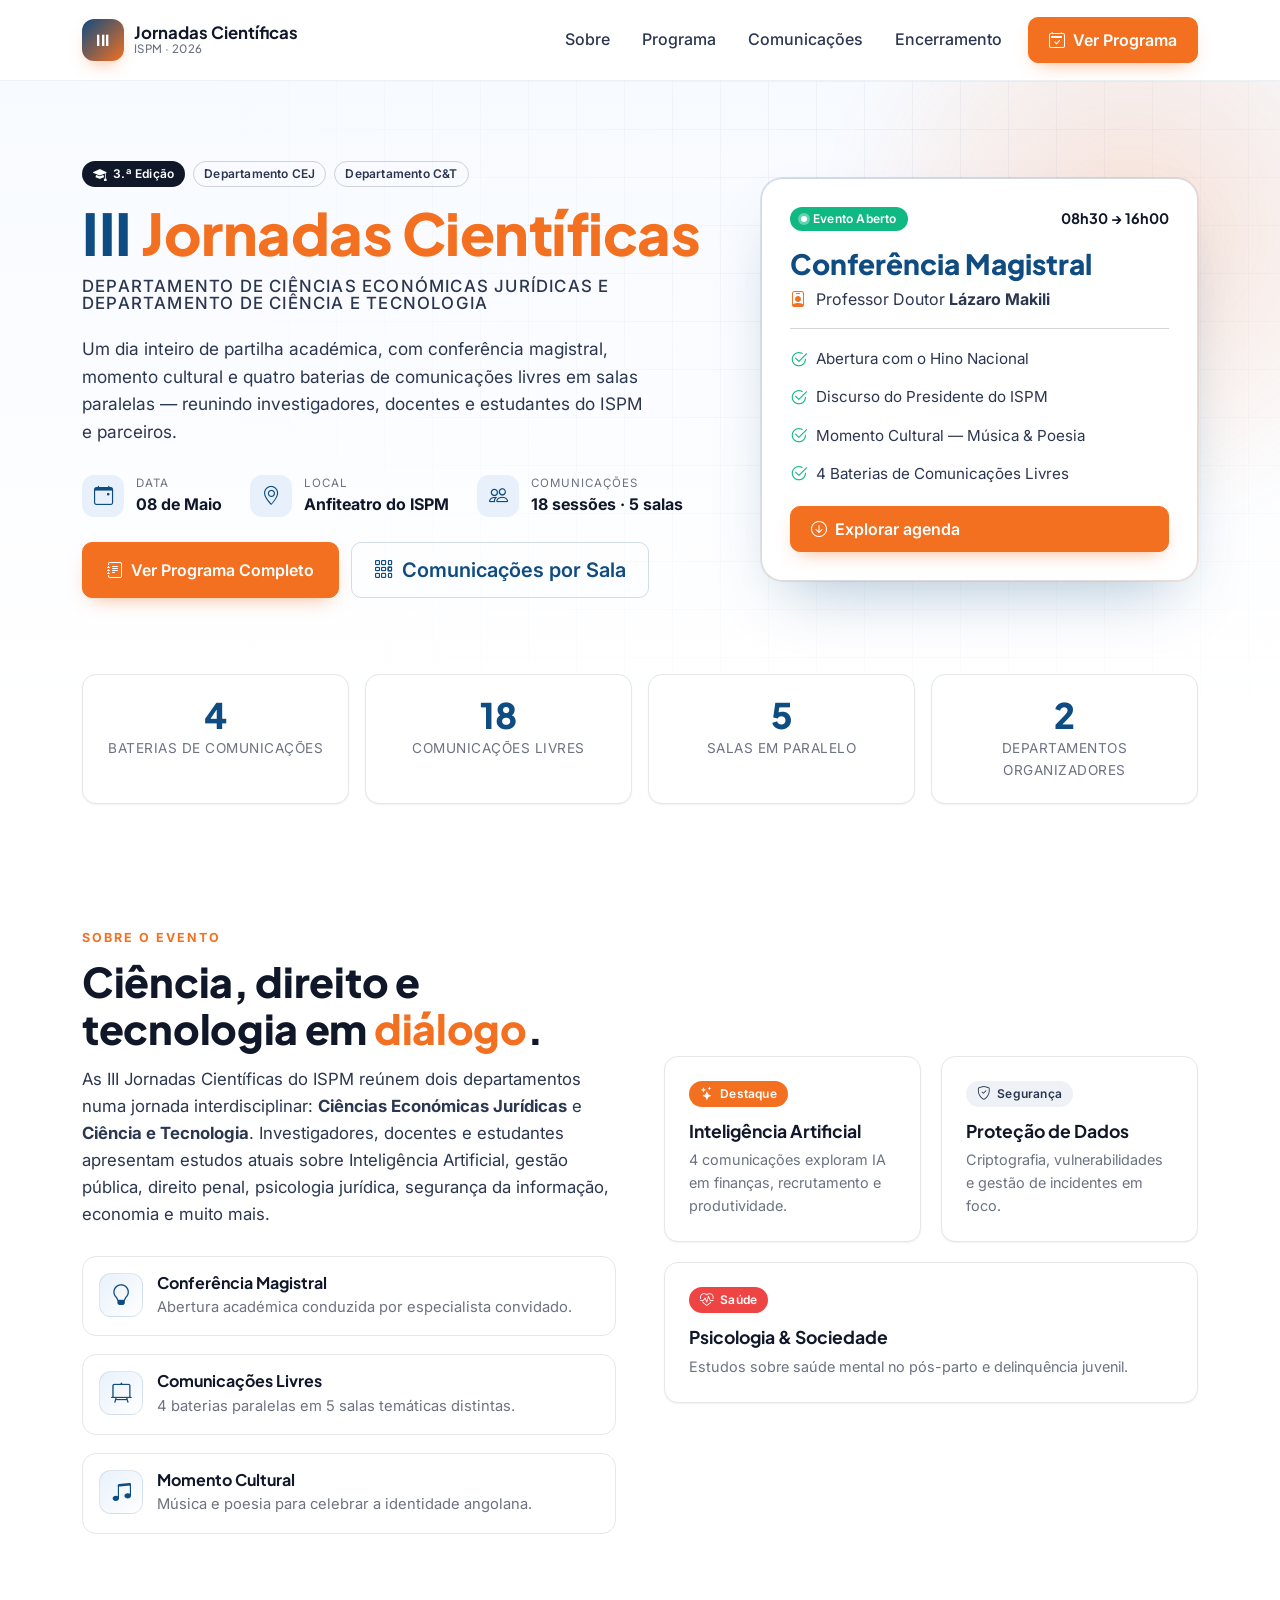
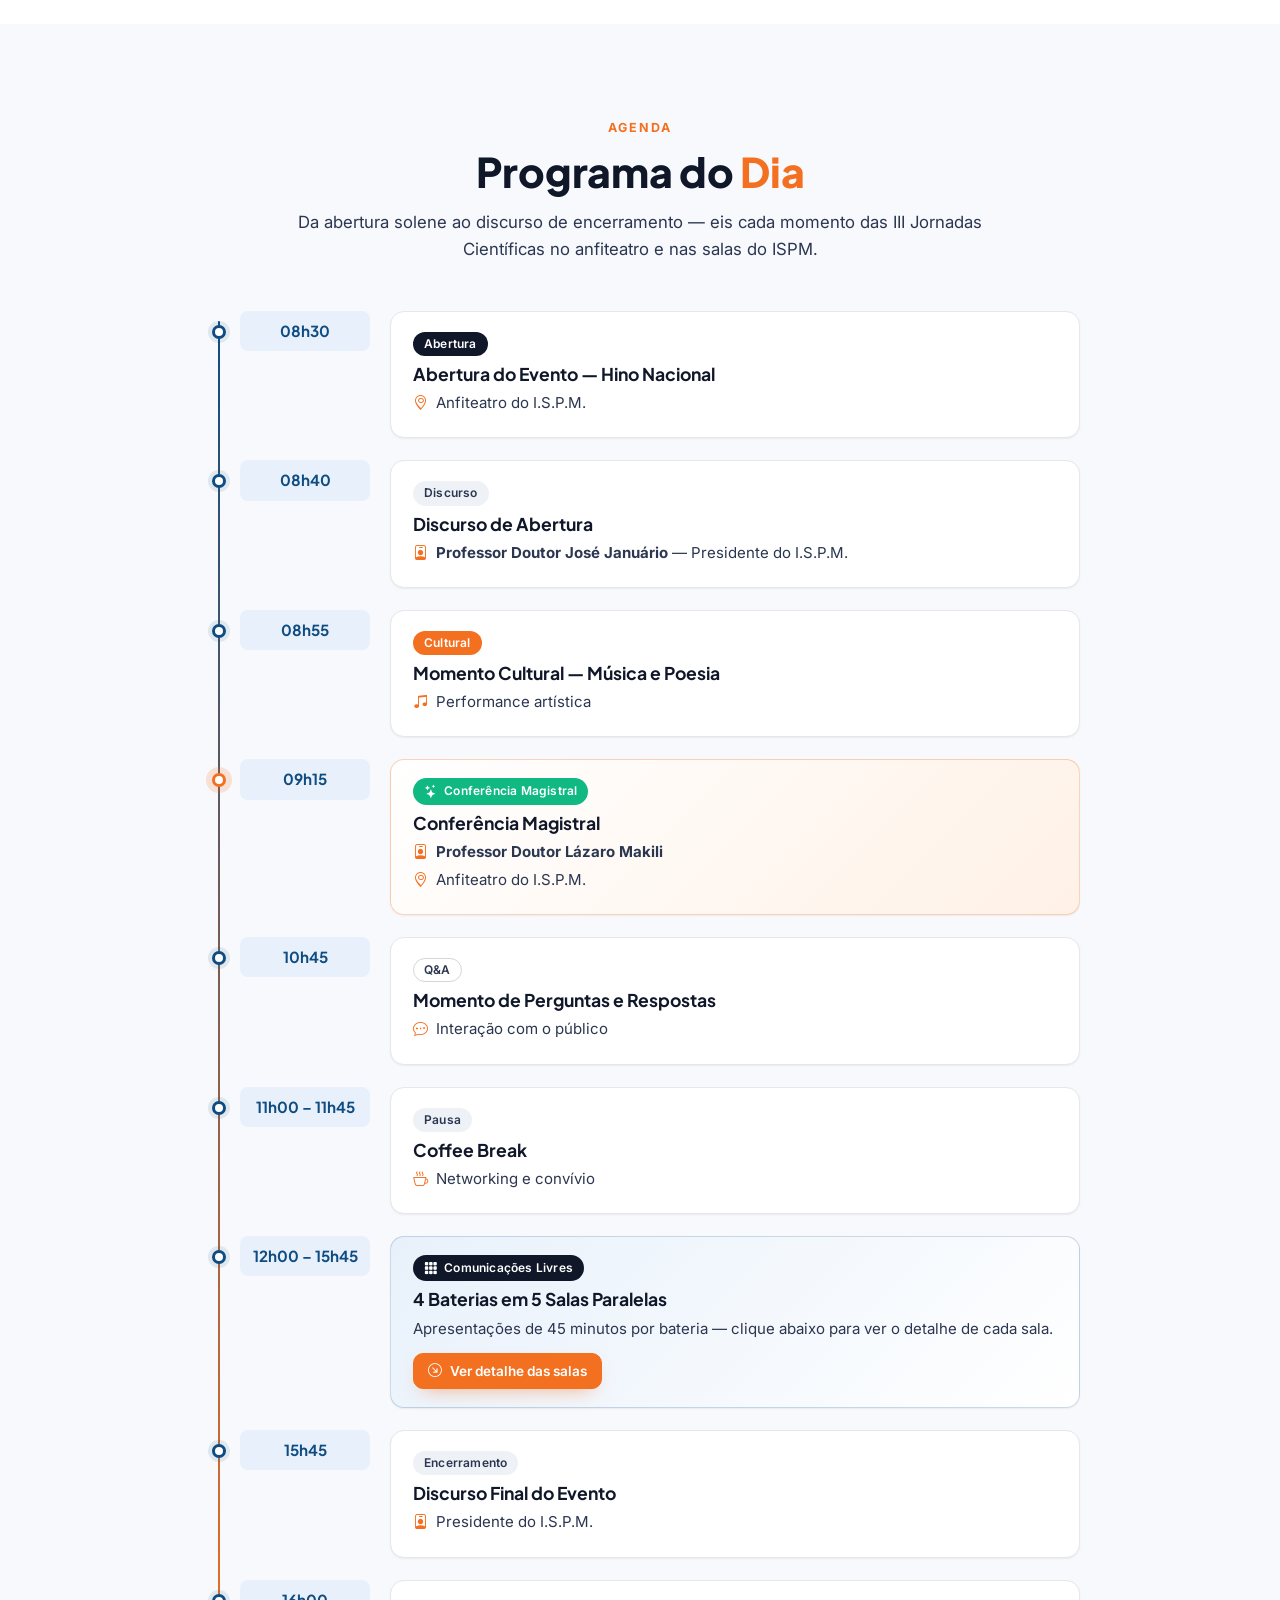
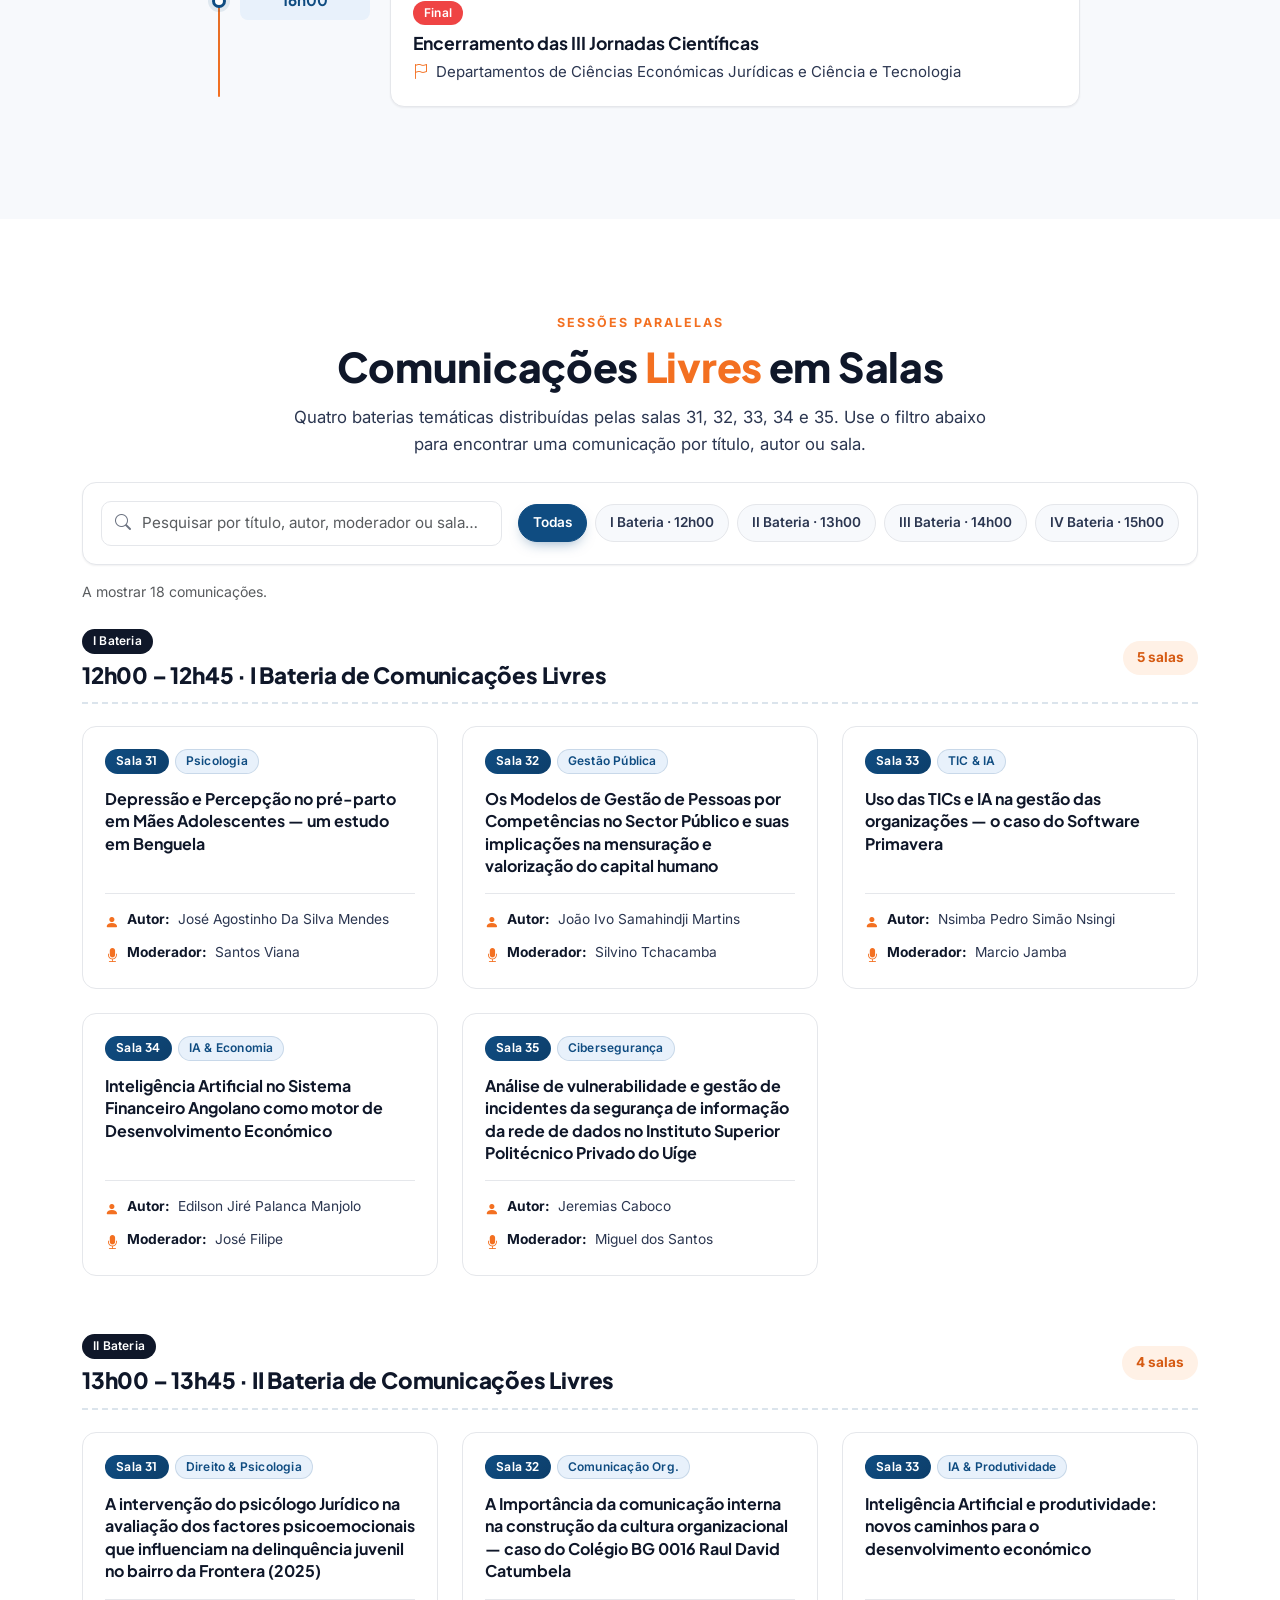
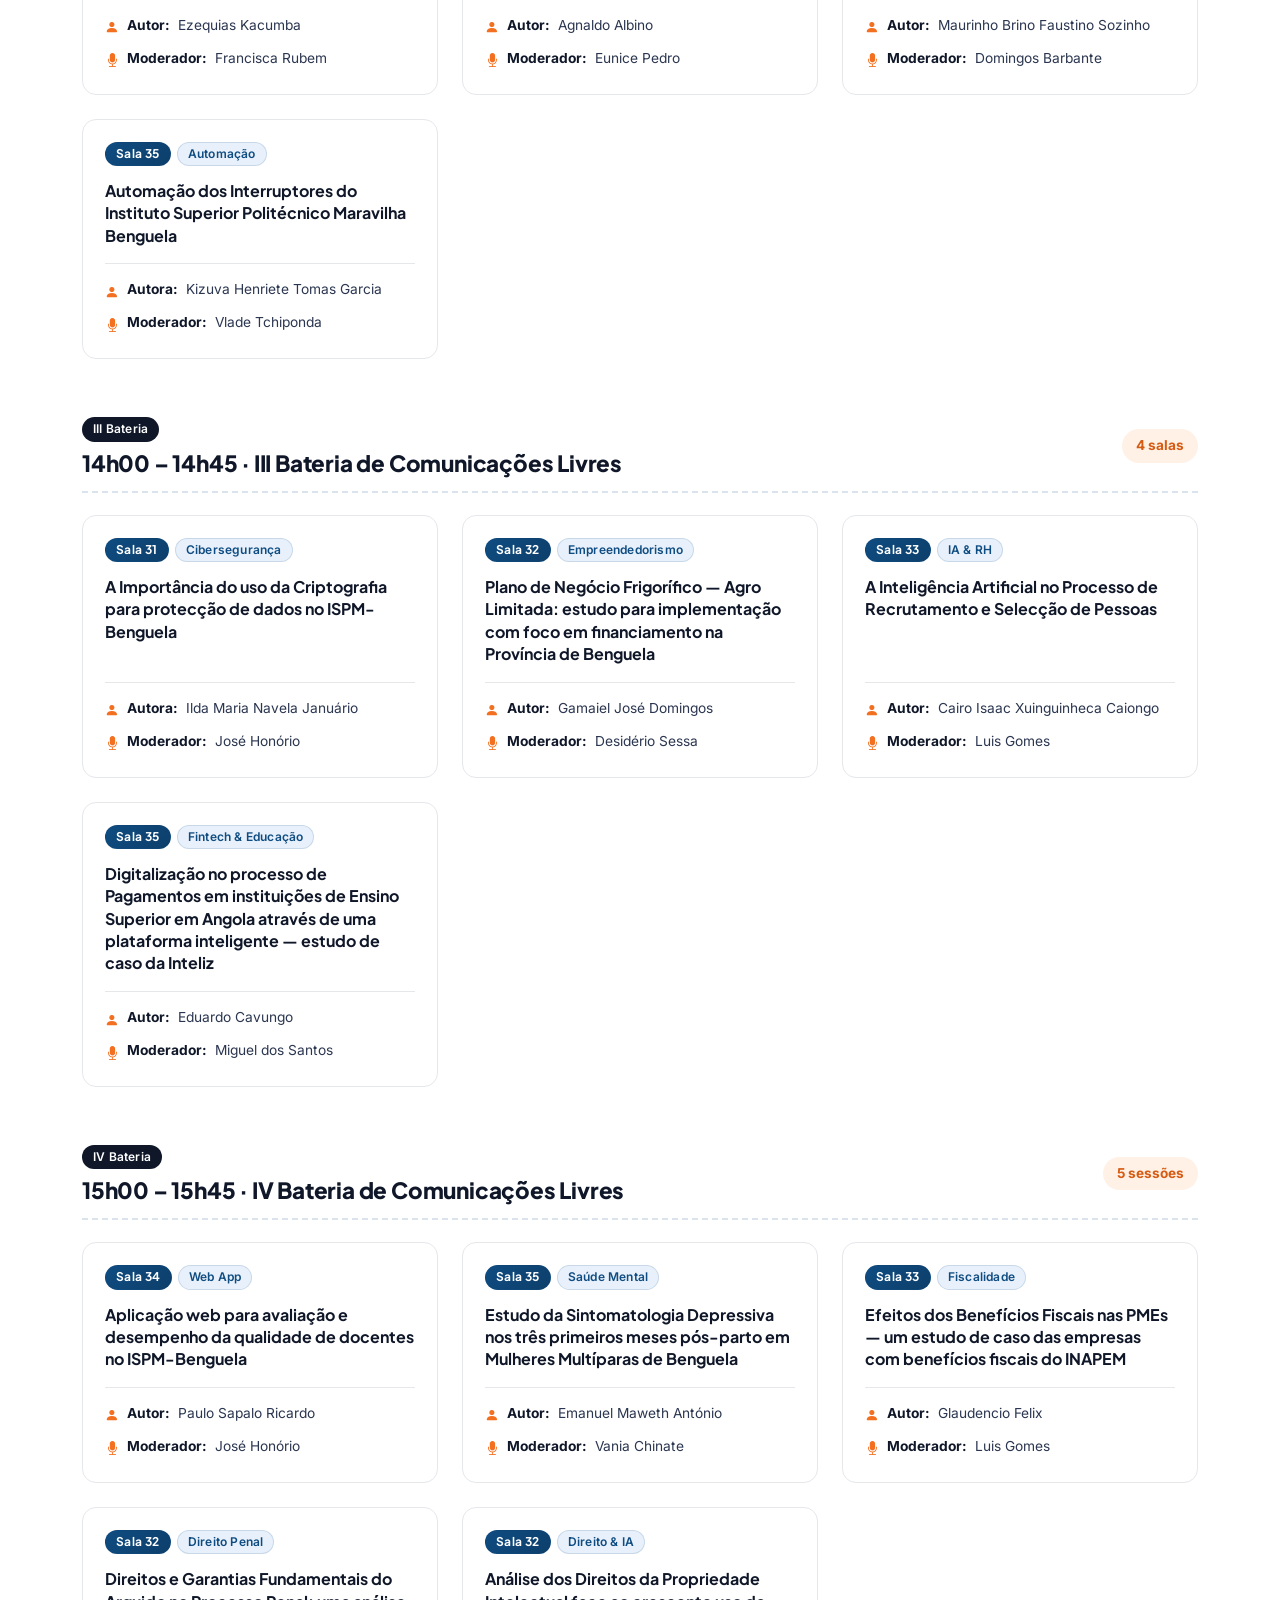
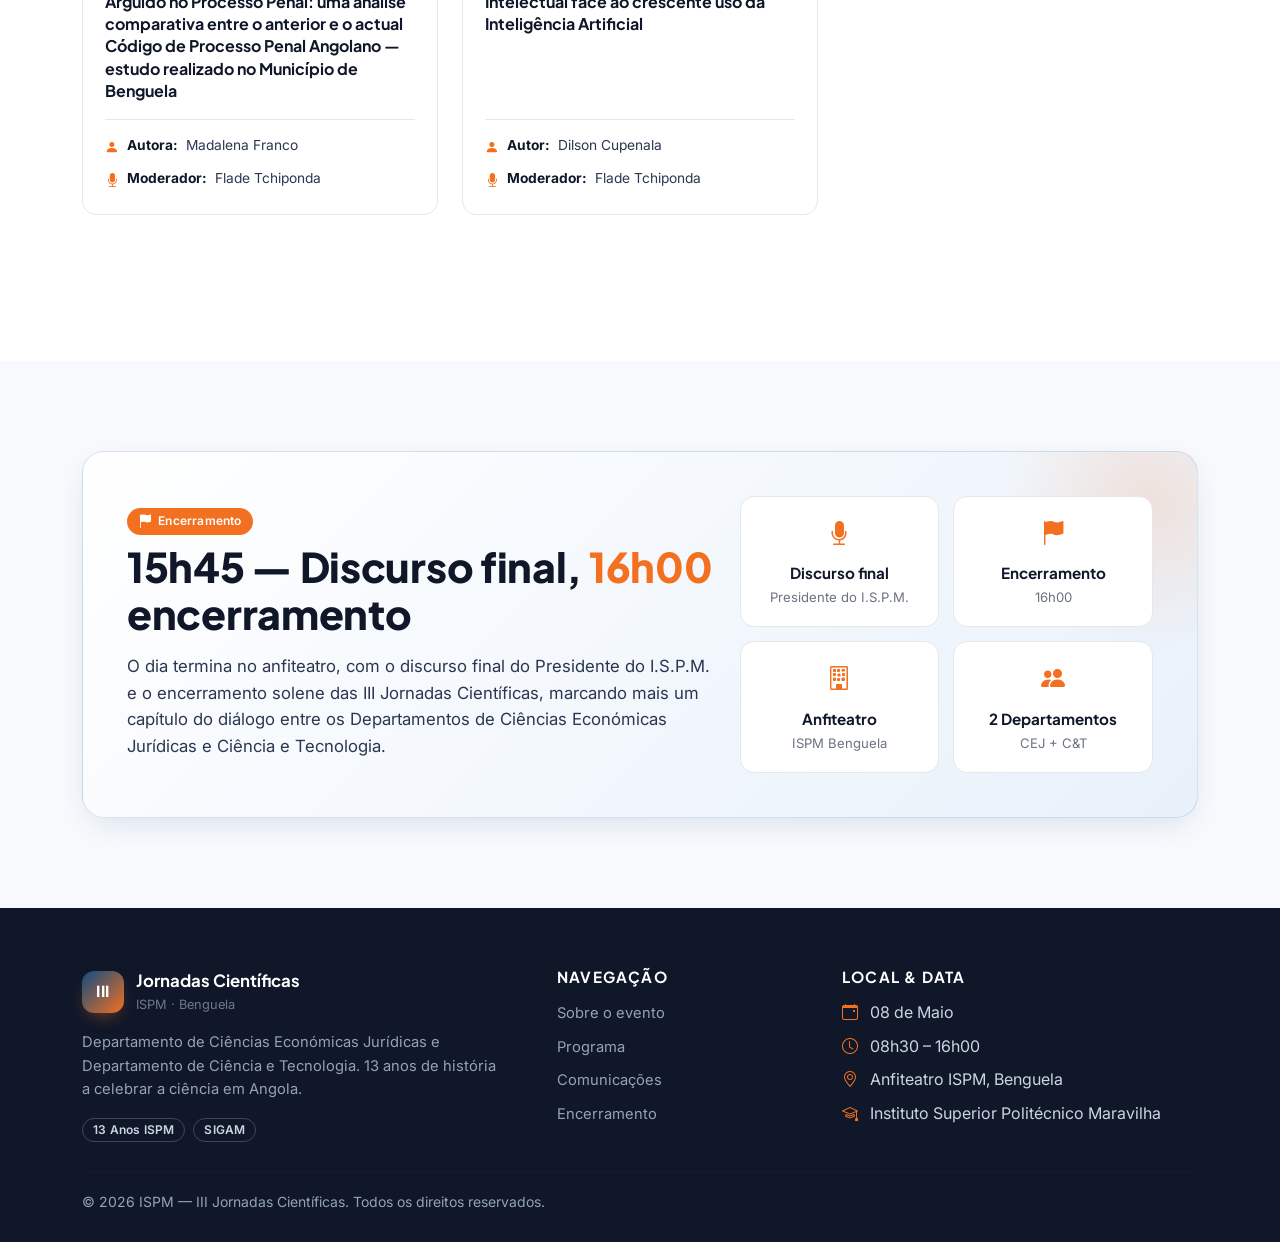
==== commit 33ccc4a6: "ajuste" ====
--- a/index.html
+++ b/index.html
@@ -27,19 +27,6 @@
     <link rel="stylesheet" href="css/style.css" />
   </head>
   <body data-bs-spy="scroll" data-bs-target="#mainNav" data-bs-offset="120">
-    <!-- Top bar -->
-    <div class="topbar">
-      <div class="container d-flex flex-wrap align-items-center justify-content-between gap-2">
-        <div class="topbar-left">
-          <i class="bi bi-geo-alt-fill"></i>
-          Benguela, Angola — Instituto Superior Politécnico Maravilha
-        </div>
-        <div class="topbar-right d-flex align-items-center gap-3">
-          <span><i class="bi bi-calendar-event-fill"></i> 08 de Maio</span>
-          <span class="d-none d-md-inline"><i class="bi bi-clock-fill"></i> 08h30 – 16h00</span>
-        </div>
-      </div>
-    </div>
 
     <!-- Navbar -->
     <nav id="mainNav" class="navbar navbar-expand-lg sticky-top main-nav">
@@ -907,7 +894,6 @@
 
         <div class="d-flex flex-wrap justify-content-between align-items-center gap-2">
           <small>© <span id="year"></span> ISPM — III Jornadas Científicas. Todos os direitos reservados.</small>
-          <small class="text-muted">Feito com <i class="bi bi-heart-fill text-danger"></i> em Benguela.</small>
         </div>
       </div>
     </footer>
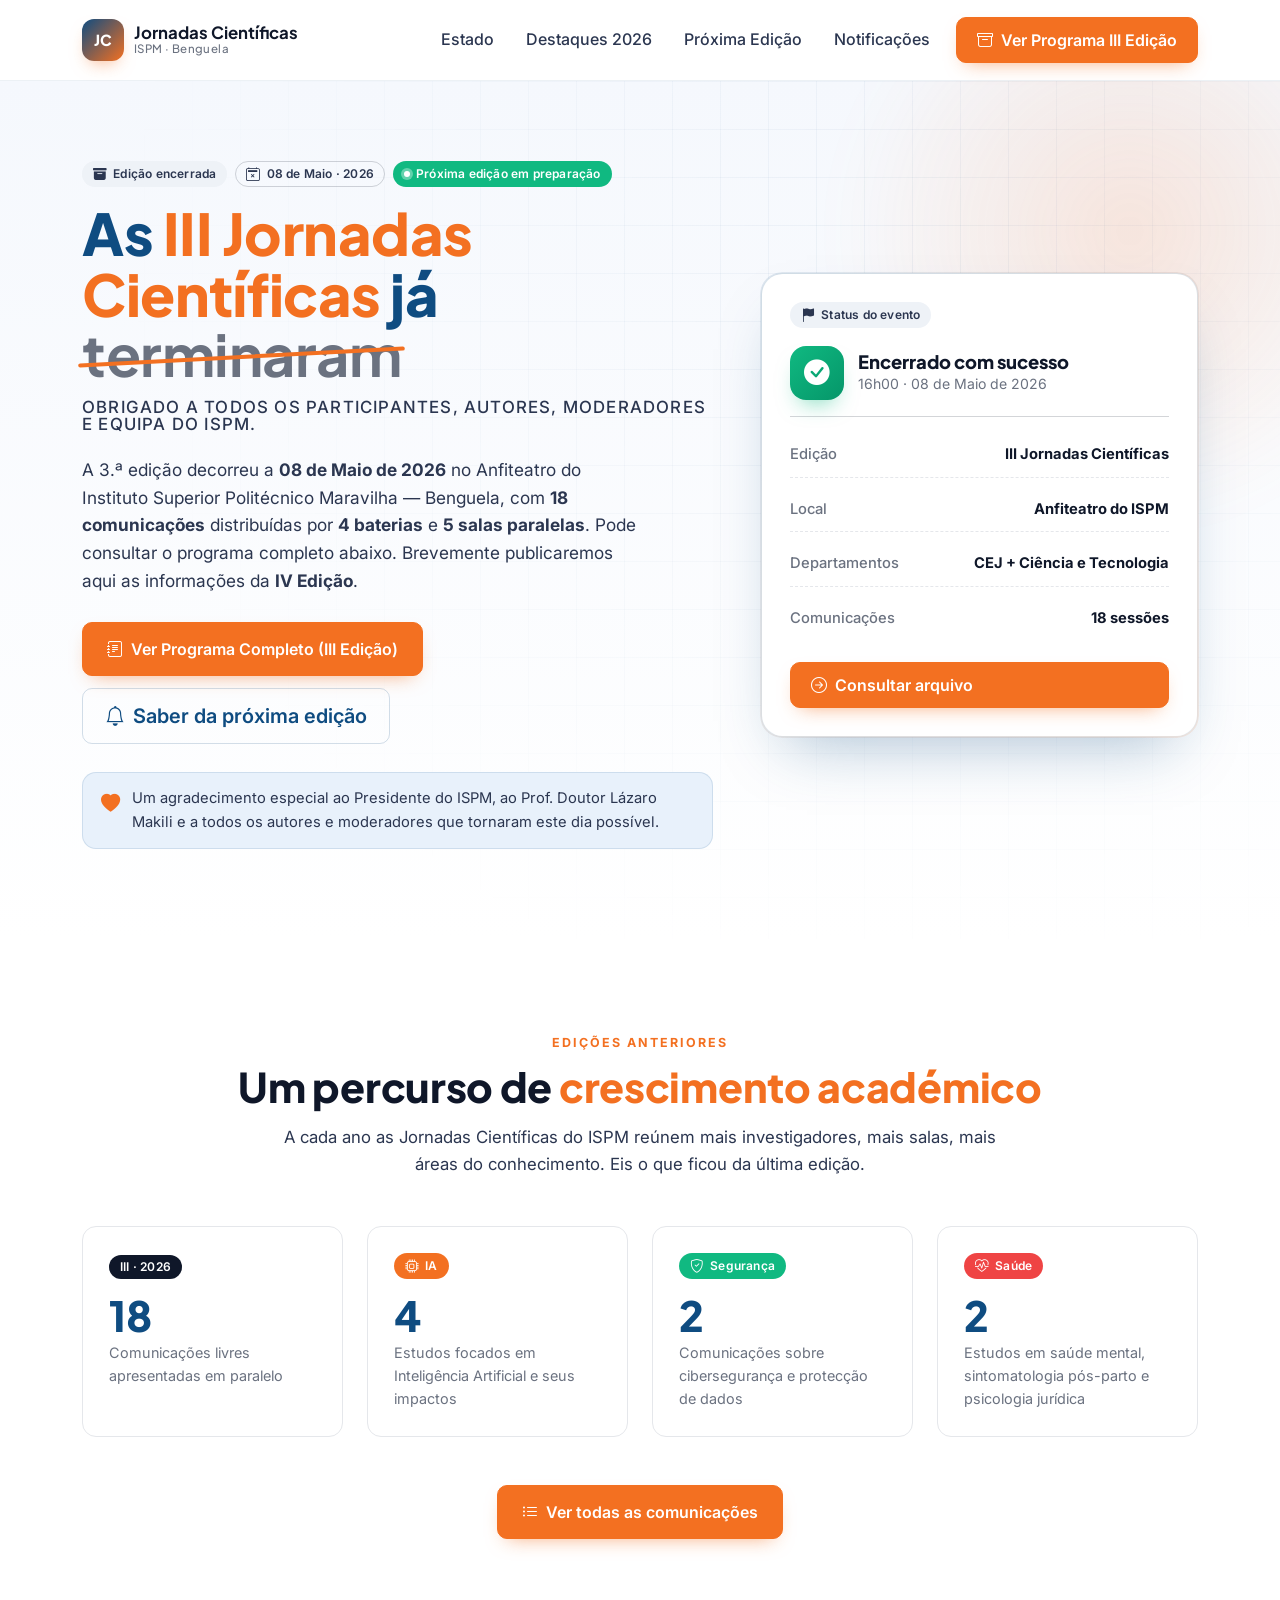
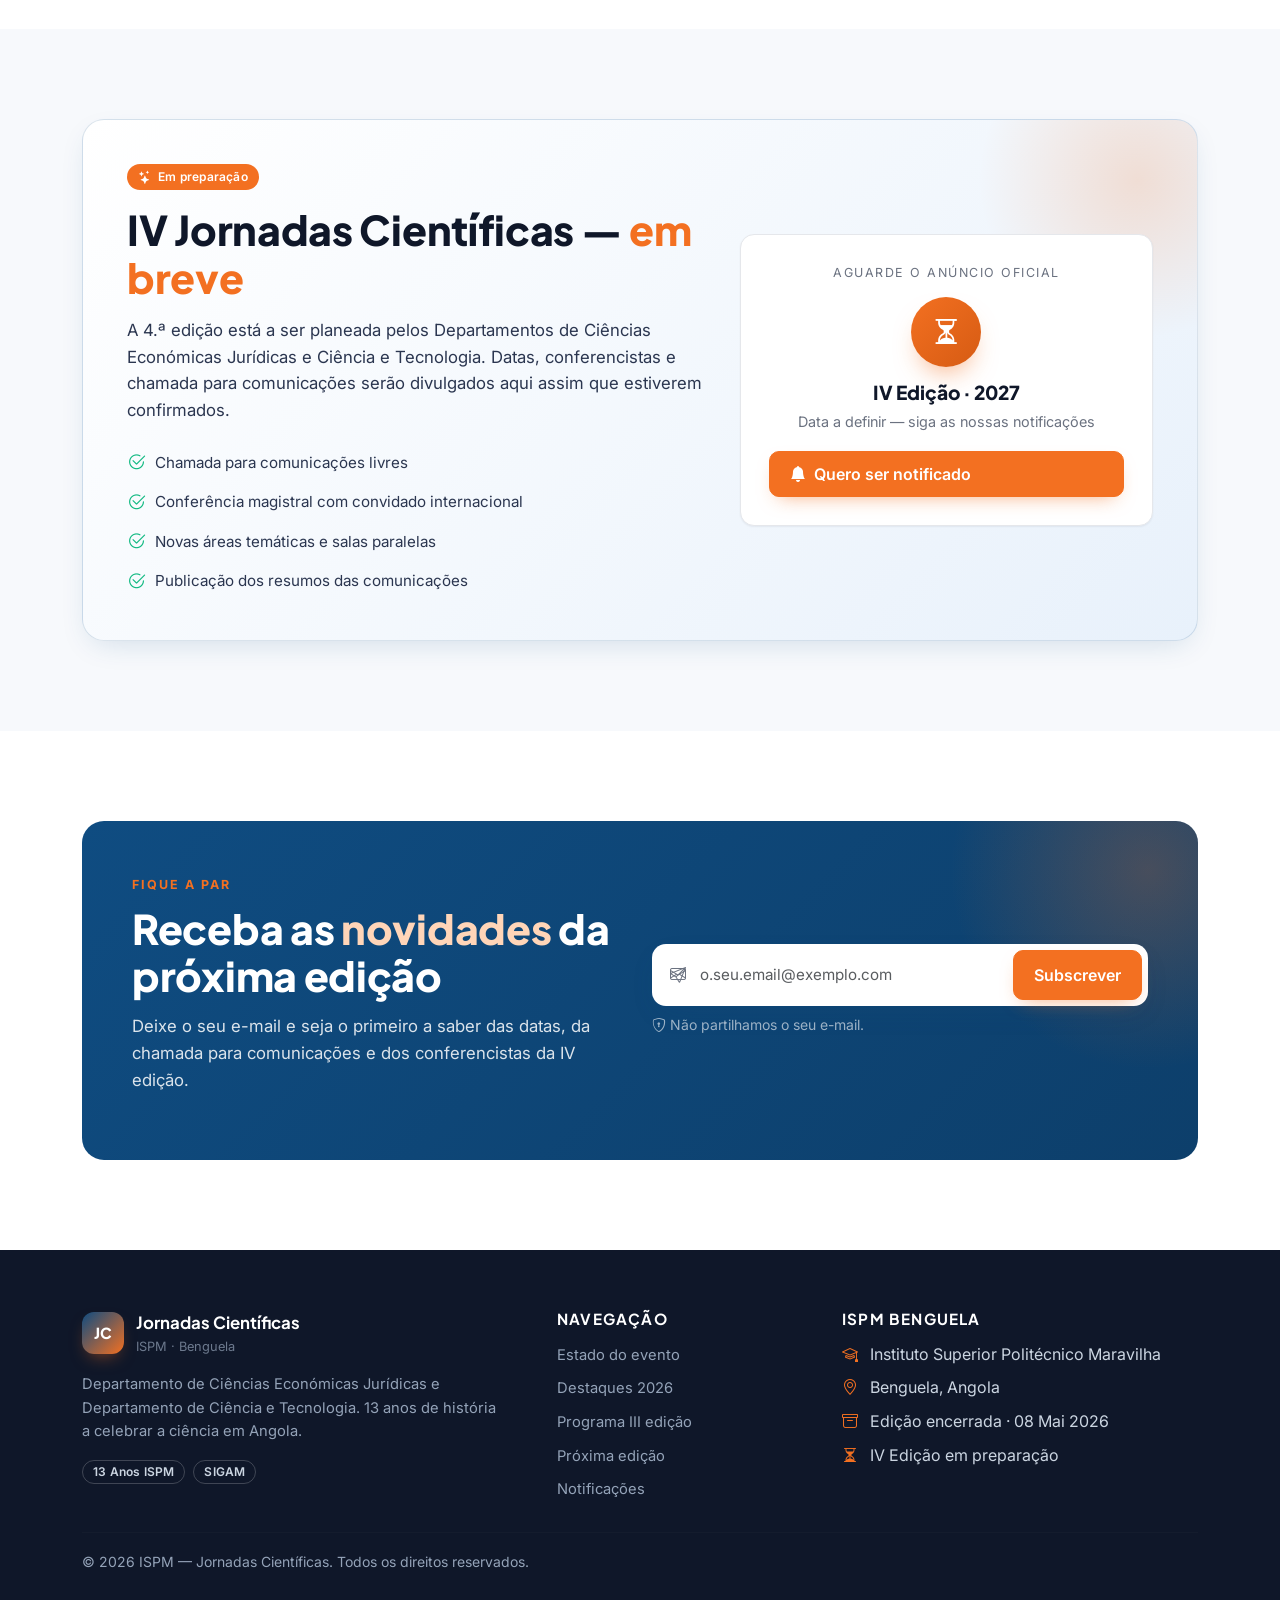
==== commit 06c36a56: "refactor:ajuste edição já feita site em espera" ====
--- a/index.html
+++ b/index.html
@@ -3,10 +3,10 @@
   <head>
     <meta charset="utf-8" />
     <meta name="viewport" content="width=device-width, initial-scale=1" />
-    <title>III Jornadas Científicas — ISPM Benguela</title>
+    <title>Jornadas Científicas — ISPM Benguela</title>
     <meta
       name="description"
-      content="III Jornadas Científicas do Departamento de Ciências Económicas Jurídicas e Departamento de Ciência e Tecnologia — ISPM Benguela, 08 de Maio."
+      content="Página oficial das Jornadas Científicas do ISPM Benguela — Departamentos de Ciências Económicas Jurídicas e Ciência e Tecnologia."
     />
 
     <link rel="preconnect" href="https://fonts.googleapis.com" />
@@ -26,16 +26,16 @@
     />
     <link rel="stylesheet" href="css/style.css" />
   </head>
-  <body data-bs-spy="scroll" data-bs-target="#mainNav" data-bs-offset="120">
+  <body class="landing-body">
 
     <!-- Navbar -->
     <nav id="mainNav" class="navbar navbar-expand-lg sticky-top main-nav">
       <div class="container">
-        <a class="navbar-brand d-flex align-items-center" href="#hero">
-          <span class="brand-mark">III</span>
+        <a class="navbar-brand d-flex align-items-center" href="index.html">
+          <span class="brand-mark">JC</span>
           <span class="brand-text">
             Jornadas Científicas
-            <small>ISPM · 2026</small>
+            <small>ISPM · Benguela</small>
           </span>
         </a>
         <button
@@ -48,13 +48,13 @@
         </button>
         <div class="collapse navbar-collapse" id="navMenu">
           <ul class="navbar-nav ms-auto align-items-lg-center gap-lg-1">
-            <li class="nav-item"><a class="nav-link" href="#sobre">Sobre</a></li>
-            <li class="nav-item"><a class="nav-link" href="#programa">Programa</a></li>
-            <li class="nav-item"><a class="nav-link" href="#comunicacoes">Comunicações</a></li>
-            <li class="nav-item"><a class="nav-link" href="#encerramento">Encerramento</a></li>
+            <li class="nav-item"><a class="nav-link" href="#status">Estado</a></li>
+            <li class="nav-item"><a class="nav-link" href="#destaques">Destaques 2026</a></li>
+            <li class="nav-item"><a class="nav-link" href="#proxima">Próxima Edição</a></li>
+            <li class="nav-item"><a class="nav-link" href="#newsletter">Notificações</a></li>
             <li class="nav-item ms-lg-2">
-              <a class="btn btn-cta" href="#programa">
-                <i class="bi bi-calendar2-check"></i> Ver Programa
+              <a class="btn btn-cta" href="programa.html">
+                <i class="bi bi-archive"></i> Ver Programa III Edição
               </a>
             </li>
           </ul>
@@ -62,109 +62,102 @@
       </div>
     </nav>
 
-    <!-- Hero -->
-    <header id="hero" class="hero">
+    <!-- HERO — Event ended -->
+    <header id="status" class="landing-hero">
       <div class="hero-bg" aria-hidden="true"></div>
       <div class="hero-grid" aria-hidden="true"></div>
 
-      <div class="container hero-inner">
+      <div class="container landing-hero-inner">
         <div class="row align-items-center g-5">
           <div class="col-lg-7">
             <div class="hero-badges mb-3">
-              <span class="hbui-badge hbui-badge-default">
-                <i class="bi bi-mortarboard-fill"></i> 3.ª Edição
+              <span class="hbui-badge hbui-badge-secondary">
+                <i class="bi bi-archive-fill"></i> Edição encerrada
               </span>
               <span class="hbui-badge hbui-badge-outline">
-                Departamento CEJ
-              </span>
-              <span class="hbui-badge hbui-badge-outline">
-                Departamento C&T
+                <i class="bi bi-calendar2-x"></i> 08 de Maio · 2026
+              </span>
+              <span class="hbui-badge hbui-badge-success">
+                <span class="dot"></span> Próxima edição em preparação
               </span>
             </div>
 
             <h1 class="hero-title">
-              III <span class="text-accent">Jornadas Científicas</span>
+              As <span class="text-accent">III Jornadas Científicas</span>
+              já <span class="strike">terminaram</span>
               <span class="hero-sub">
-                Departamento de Ciências Económicas Jurídicas
-                e Departamento de Ciência e Tecnologia
+                Obrigado a todos os participantes, autores, moderadores e equipa do ISPM.
               </span>
             </h1>
 
             <p class="hero-lead">
-              Um dia inteiro de partilha académica, com conferência magistral,
-              momento cultural e quatro baterias de comunicações livres em salas
-              paralelas — reunindo investigadores, docentes e estudantes do ISPM
-              e parceiros.
+              A 3.ª edição decorreu a <strong>08 de Maio de 2026</strong> no Anfiteatro
+              do Instituto Superior Politécnico Maravilha — Benguela, com
+              <strong>18 comunicações</strong> distribuídas por
+              <strong>4 baterias</strong> e <strong>5 salas paralelas</strong>.
+              Pode consultar o programa completo abaixo. Brevemente publicaremos
+              aqui as informações da <strong>IV Edição</strong>.
             </p>
 
-            <div class="hero-meta">
-              <div class="hero-meta-item">
-                <i class="bi bi-calendar-event"></i>
+            <div class="hero-actions">
+              <a href="programa.html" class="btn btn-cta btn-lg">
+                <i class="bi bi-journal-text"></i> Ver Programa Completo (III Edição)
+              </a>
+              <a href="#proxima" class="btn btn-ghost btn-lg">
+                <i class="bi bi-bell"></i> Saber da próxima edição
+              </a>
+            </div>
+
+            <div class="thanks-strip">
+              <i class="bi bi-heart-fill"></i>
+              <span>
+                Um agradecimento especial ao Presidente do ISPM, ao Prof. Doutor Lázaro Makili
+                e a todos os autores e moderadores que tornaram este dia possível.
+              </span>
+            </div>
+          </div>
+
+          <div class="col-lg-5">
+            <div class="ended-card">
+              <div class="ended-card-head">
+                <span class="hbui-badge hbui-badge-secondary">
+                  <i class="bi bi-flag-fill"></i> Status do evento
+                </span>
+              </div>
+
+              <div class="ended-status">
+                <div class="ended-status-icon">
+                  <i class="bi bi-check-circle-fill"></i>
+                </div>
                 <div>
-                  <span class="meta-label">Data</span>
-                  <strong>08 de Maio</strong>
+                  <h3>Encerrado com sucesso</h3>
+                  <p>16h00 · 08 de Maio de 2026</p>
                 </div>
               </div>
-              <div class="hero-meta-item">
-                <i class="bi bi-geo-alt"></i>
-                <div>
-                  <span class="meta-label">Local</span>
-                  <strong>Anfiteatro do ISPM</strong>
-                </div>
-              </div>
-              <div class="hero-meta-item">
-                <i class="bi bi-people"></i>
-                <div>
-                  <span class="meta-label">Comunicações</span>
-                  <strong>18 sessões · 5 salas</strong>
-                </div>
-              </div>
-            </div>
-
-            <div class="hero-actions mt-4">
-              <a href="#programa" class="btn btn-cta btn-lg">
-                <i class="bi bi-journal-text"></i> Ver Programa Completo
-              </a>
-              <a href="#comunicacoes" class="btn btn-ghost btn-lg">
-                <i class="bi bi-grid-3x3-gap"></i> Comunicações por Sala
-              </a>
-            </div>
-          </div>
-
-          <div class="col-lg-5">
-            <div class="hero-card">
-              <div class="hero-card-head">
-                <span class="hbui-badge hbui-badge-success">
-                  <span class="dot"></span> Evento Aberto
-                </span>
-                <span class="hero-card-time">08h30 → 16h00</span>
-              </div>
-              <h3 class="hero-card-title">Conferência Magistral</h3>
-              <p class="hero-card-author">
-                <i class="bi bi-person-badge"></i>
-                Professor Doutor <strong>Lázaro Makili</strong>
-              </p>
+
               <hr />
-              <ul class="hero-card-list">
+
+              <ul class="ended-list">
                 <li>
-                  <i class="bi bi-check2-circle"></i>
-                  Abertura com o Hino Nacional
+                  <span class="ended-key">Edição</span>
+                  <span class="ended-val">III Jornadas Científicas</span>
                 </li>
                 <li>
-                  <i class="bi bi-check2-circle"></i>
-                  Discurso do Presidente do ISPM
+                  <span class="ended-key">Local</span>
+                  <span class="ended-val">Anfiteatro do ISPM</span>
                 </li>
                 <li>
-                  <i class="bi bi-check2-circle"></i>
-                  Momento Cultural — Música & Poesia
+                  <span class="ended-key">Departamentos</span>
+                  <span class="ended-val">CEJ + Ciência e Tecnologia</span>
                 </li>
                 <li>
-                  <i class="bi bi-check2-circle"></i>
-                  4 Baterias de Comunicações Livres
+                  <span class="ended-key">Comunicações</span>
+                  <span class="ended-val">18 sessões</span>
                 </li>
               </ul>
-              <a href="#programa" class="btn btn-cta w-100">
-                <i class="bi bi-arrow-down-circle"></i> Explorar agenda
+
+              <a href="programa.html" class="btn btn-cta w-100">
+                <i class="bi bi-arrow-right-circle"></i> Consultar arquivo
               </a>
             </div>
           </div>
@@ -172,674 +165,147 @@
       </div>
     </header>
 
-    <!-- Stats -->
-    <section class="stats">
-      <div class="container">
-        <div class="row g-3">
-          <div class="col-6 col-md-3">
-            <div class="stat-card">
-              <span class="stat-num" data-count="4">0</span>
-              <span class="stat-label">Baterias de comunicações</span>
-            </div>
-          </div>
-          <div class="col-6 col-md-3">
-            <div class="stat-card">
-              <span class="stat-num" data-count="18">0</span>
-              <span class="stat-label">Comunicações livres</span>
-            </div>
-          </div>
-          <div class="col-6 col-md-3">
-            <div class="stat-card">
-              <span class="stat-num" data-count="5">0</span>
-              <span class="stat-label">Salas em paralelo</span>
-            </div>
-          </div>
-          <div class="col-6 col-md-3">
-            <div class="stat-card">
-              <span class="stat-num" data-count="2">0</span>
-              <span class="stat-label">Departamentos organizadores</span>
-            </div>
-          </div>
-        </div>
-      </div>
-    </section>
-
-    <!-- About -->
-    <section id="sobre" class="section">
-      <div class="container">
-        <div class="row align-items-center g-5">
-          <div class="col-lg-6">
-            <span class="section-eyebrow">Sobre o evento</span>
-            <h2 class="section-title">
-              Ciência, direito e tecnologia em <span class="text-accent">diálogo</span>.
-            </h2>
-            <p class="section-lead">
-              As III Jornadas Científicas do ISPM reúnem dois departamentos numa
-              jornada interdisciplinar: <strong>Ciências Económicas Jurídicas</strong>
-              e <strong>Ciência e Tecnologia</strong>. Investigadores, docentes
-              e estudantes apresentam estudos atuais sobre Inteligência
-              Artificial, gestão pública, direito penal, psicologia jurídica,
-              segurança da informação, economia e muito mais.
-            </p>
-
-            <div class="about-features">
-              <div class="about-feature">
-                <span class="about-icon"><i class="bi bi-lightbulb"></i></span>
-                <div>
-                  <h5>Conferência Magistral</h5>
-                  <p>Abertura académica conduzida por especialista convidado.</p>
-                </div>
-              </div>
-              <div class="about-feature">
-                <span class="about-icon"><i class="bi bi-easel2"></i></span>
-                <div>
-                  <h5>Comunicações Livres</h5>
-                  <p>4 baterias paralelas em 5 salas temáticas distintas.</p>
-                </div>
-              </div>
-              <div class="about-feature">
-                <span class="about-icon"><i class="bi bi-music-note-beamed"></i></span>
-                <div>
-                  <h5>Momento Cultural</h5>
-                  <p>Música e poesia para celebrar a identidade angolana.</p>
-                </div>
-              </div>
-            </div>
-          </div>
-
-          <div class="col-lg-6">
-            <div class="about-visual">
-              <div class="about-card about-card-1">
-                <span class="hbui-badge hbui-badge-warning">
-                  <i class="bi bi-stars"></i> Destaque
-                </span>
-                <h4>Inteligência Artificial</h4>
-                <p>4 comunicações exploram IA em finanças, recrutamento e produtividade.</p>
-              </div>
-              <div class="about-card about-card-2">
-                <span class="hbui-badge hbui-badge-secondary">
-                  <i class="bi bi-shield-check"></i> Segurança
-                </span>
-                <h4>Proteção de Dados</h4>
-                <p>Criptografia, vulnerabilidades e gestão de incidentes em foco.</p>
-              </div>
-              <div class="about-card about-card-3">
-                <span class="hbui-badge hbui-badge-destructive">
-                  <i class="bi bi-heart-pulse"></i> Saúde
-                </span>
-                <h4>Psicologia & Sociedade</h4>
-                <p>Estudos sobre saúde mental no pós-parto e delinquência juvenil.</p>
-              </div>
-            </div>
-          </div>
-        </div>
-      </div>
-    </section>
-
-    <!-- Programa do dia (timeline) -->
-    <section id="programa" class="section section-alt">
+    <!-- Editions overview -->
+    <section id="destaques" class="section">
       <div class="container">
         <div class="text-center mb-5">
-          <span class="section-eyebrow">Agenda</span>
-          <h2 class="section-title">Programa do <span class="text-accent">Dia</span></h2>
-          <p class="section-lead mx-auto" style="max-width: 720px">
-            Da abertura solene ao discurso de encerramento — eis cada momento
-            das III Jornadas Científicas no anfiteatro e nas salas do ISPM.
-          </p>
-        </div>
-
-        <div class="timeline">
-          <div class="timeline-item">
-            <div class="timeline-time">08h30</div>
-            <div class="timeline-card">
-              <span class="hbui-badge hbui-badge-default">Abertura</span>
-              <h4>Abertura do Evento — Hino Nacional</h4>
-              <p><i class="bi bi-geo-alt"></i> Anfiteatro do I.S.P.M.</p>
-            </div>
-          </div>
-
-          <div class="timeline-item">
-            <div class="timeline-time">08h40</div>
-            <div class="timeline-card">
-              <span class="hbui-badge hbui-badge-secondary">Discurso</span>
-              <h4>Discurso de Abertura</h4>
-              <p>
-                <i class="bi bi-person-badge"></i>
-                <strong>Professor Doutor José Januário</strong> — Presidente do I.S.P.M.
-              </p>
-            </div>
-          </div>
-
-          <div class="timeline-item">
-            <div class="timeline-time">08h55</div>
-            <div class="timeline-card">
-              <span class="hbui-badge hbui-badge-warning">Cultural</span>
-              <h4>Momento Cultural — Música e Poesia</h4>
-              <p><i class="bi bi-music-note-beamed"></i> Performance artística</p>
-            </div>
-          </div>
-
-          <div class="timeline-item highlight">
-            <div class="timeline-time">09h15</div>
-            <div class="timeline-card">
-              <span class="hbui-badge hbui-badge-success">
-                <i class="bi bi-stars"></i> Conferência Magistral
-              </span>
-              <h4>Conferência Magistral</h4>
-              <p>
-                <i class="bi bi-person-badge"></i>
-                <strong>Professor Doutor Lázaro Makili</strong>
-              </p>
-              <p><i class="bi bi-geo-alt"></i> Anfiteatro do I.S.P.M.</p>
-            </div>
-          </div>
-
-          <div class="timeline-item">
-            <div class="timeline-time">10h45</div>
-            <div class="timeline-card">
-              <span class="hbui-badge hbui-badge-outline">Q&A</span>
-              <h4>Momento de Perguntas e Respostas</h4>
-              <p><i class="bi bi-chat-dots"></i> Interação com o público</p>
-            </div>
-          </div>
-
-          <div class="timeline-item">
-            <div class="timeline-time">11h00 – 11h45</div>
-            <div class="timeline-card">
-              <span class="hbui-badge hbui-badge-secondary">Pausa</span>
-              <h4>Coffee Break</h4>
-              <p><i class="bi bi-cup-hot"></i> Networking e convívio</p>
-            </div>
-          </div>
-
-          <div class="timeline-item bigblock">
-            <div class="timeline-time">12h00 – 15h45</div>
-            <div class="timeline-card">
-              <span class="hbui-badge hbui-badge-default">
-                <i class="bi bi-grid-3x3-gap-fill"></i> Comunicações Livres
-              </span>
-              <h4>4 Baterias em 5 Salas Paralelas</h4>
-              <p>
-                Apresentações de 45 minutos por bateria — clique abaixo para
-                ver o detalhe de cada sala.
-              </p>
-              <a href="#comunicacoes" class="btn btn-cta btn-sm mt-2">
-                <i class="bi bi-arrow-down-right-circle"></i> Ver detalhe das salas
-              </a>
-            </div>
-          </div>
-
-          <div class="timeline-item">
-            <div class="timeline-time">15h45</div>
-            <div class="timeline-card">
-              <span class="hbui-badge hbui-badge-secondary">Encerramento</span>
-              <h4>Discurso Final do Evento</h4>
-              <p><i class="bi bi-person-badge"></i> Presidente do I.S.P.M.</p>
-            </div>
-          </div>
-
-          <div class="timeline-item">
-            <div class="timeline-time">16h00</div>
-            <div class="timeline-card">
-              <span class="hbui-badge hbui-badge-destructive">Final</span>
-              <h4>Encerramento das III Jornadas Científicas</h4>
-              <p>
-                <i class="bi bi-flag"></i>
-                Departamentos de Ciências Económicas Jurídicas e Ciência e Tecnologia
-              </p>
-            </div>
-          </div>
-        </div>
-      </div>
-    </section>
-
-    <!-- Comunicações Livres -->
-    <section id="comunicacoes" class="section">
-      <div class="container">
-        <div class="text-center mb-4">
-          <span class="section-eyebrow">Sessões paralelas</span>
+          <span class="section-eyebrow">Edições anteriores</span>
           <h2 class="section-title">
-            Comunicações <span class="text-accent">Livres</span> em Salas
+            Um percurso de <span class="text-accent">crescimento académico</span>
           </h2>
           <p class="section-lead mx-auto" style="max-width: 720px">
-            Quatro baterias temáticas distribuídas pelas salas 31, 32, 33, 34 e 35.
-            Use o filtro abaixo para encontrar uma comunicação por título, autor ou sala.
+            A cada ano as Jornadas Científicas do ISPM reúnem mais investigadores,
+            mais salas, mais áreas do conhecimento. Eis o que ficou da última edição.
           </p>
         </div>
 
-        <!-- Filters -->
-        <div class="filter-bar">
-          <div class="search-wrap">
-            <i class="bi bi-search"></i>
-            <input
-              type="text"
-              id="searchInput"
-              class="form-control"
-              placeholder="Pesquisar por título, autor, moderador ou sala…"
-            />
-          </div>
-
-          <div class="filter-chips" id="batteryChips">
-            <button class="chip active" data-filter="all">Todas</button>
-            <button class="chip" data-filter="b1">I Bateria · 12h00</button>
-            <button class="chip" data-filter="b2">II Bateria · 13h00</button>
-            <button class="chip" data-filter="b3">III Bateria · 14h00</button>
-            <button class="chip" data-filter="b4">IV Bateria · 15h00</button>
-          </div>
-        </div>
-
-        <p class="result-count text-muted small mb-4">
-          A mostrar <span id="resultCount">18</span> comunicações.
-        </p>
-
-        <!-- I BATERIA -->
-        <div class="battery-block" data-battery="b1">
-          <div class="battery-head">
-            <div>
-              <span class="hbui-badge hbui-badge-default">I Bateria</span>
-              <h3 class="battery-title">12h00 – 12h45 · I Bateria de Comunicações Livres</h3>
-            </div>
-            <span class="battery-count">5 salas</span>
-          </div>
-
-          <div class="row g-4">
-            <div class="col-md-6 col-xl-4 talk-col" data-battery="b1">
-              <article class="talk-card">
-                <header>
-                  <span class="hbui-badge hbui-badge-room">Sala 31</span>
-                  <span class="hbui-badge hbui-badge-outline-soft">Psicologia</span>
-                </header>
-                <h4 class="talk-title">
-                  Depressão e Percepção no pré-parto em Mães Adolescentes — um estudo em Benguela
-                </h4>
-                <ul class="talk-meta">
-                  <li><i class="bi bi-person-fill"></i> <strong>Autor:</strong> José Agostinho Da Silva Mendes</li>
-                  <li><i class="bi bi-mic-fill"></i> <strong>Moderador:</strong> Santos Viana</li>
-                </ul>
-              </article>
-            </div>
-
-            <div class="col-md-6 col-xl-4 talk-col" data-battery="b1">
-              <article class="talk-card">
-                <header>
-                  <span class="hbui-badge hbui-badge-room">Sala 32</span>
-                  <span class="hbui-badge hbui-badge-outline-soft">Gestão Pública</span>
-                </header>
-                <h4 class="talk-title">
-                  Os Modelos de Gestão de Pessoas por Competências no Sector Público
-                  e suas implicações na mensuração e valorização do capital humano
-                </h4>
-                <ul class="talk-meta">
-                  <li><i class="bi bi-person-fill"></i> <strong>Autor:</strong> João Ivo Samahindji Martins</li>
-                  <li><i class="bi bi-mic-fill"></i> <strong>Moderador:</strong> Silvino Tchacamba</li>
-                </ul>
-              </article>
-            </div>
-
-            <div class="col-md-6 col-xl-4 talk-col" data-battery="b1">
-              <article class="talk-card">
-                <header>
-                  <span class="hbui-badge hbui-badge-room">Sala 33</span>
-                  <span class="hbui-badge hbui-badge-outline-soft">TIC & IA</span>
-                </header>
-                <h4 class="talk-title">
-                  Uso das TICs e IA na gestão das organizações — o caso do Software Primavera
-                </h4>
-                <ul class="talk-meta">
-                  <li><i class="bi bi-person-fill"></i> <strong>Autor:</strong> Nsimba Pedro Simão Nsingi</li>
-                  <li><i class="bi bi-mic-fill"></i> <strong>Moderador:</strong> Marcio Jamba</li>
-                </ul>
-              </article>
-            </div>
-
-            <div class="col-md-6 col-xl-4 talk-col" data-battery="b1">
-              <article class="talk-card">
-                <header>
-                  <span class="hbui-badge hbui-badge-room">Sala 34</span>
-                  <span class="hbui-badge hbui-badge-outline-soft">IA & Economia</span>
-                </header>
-                <h4 class="talk-title">
-                  Inteligência Artificial no Sistema Financeiro Angolano como
-                  motor de Desenvolvimento Económico
-                </h4>
-                <ul class="talk-meta">
-                  <li><i class="bi bi-person-fill"></i> <strong>Autor:</strong> Edilson Jiré Palanca Manjolo</li>
-                  <li><i class="bi bi-mic-fill"></i> <strong>Moderador:</strong> José Filipe</li>
-                </ul>
-              </article>
-            </div>
-
-            <div class="col-md-6 col-xl-4 talk-col" data-battery="b1">
-              <article class="talk-card">
-                <header>
-                  <span class="hbui-badge hbui-badge-room">Sala 35</span>
-                  <span class="hbui-badge hbui-badge-outline-soft">Cibersegurança</span>
-                </header>
-                <h4 class="talk-title">
-                  Análise de vulnerabilidade e gestão de incidentes da segurança
-                  de informação da rede de dados no Instituto Superior Politécnico
-                  Privado do Uíge
-                </h4>
-                <ul class="talk-meta">
-                  <li><i class="bi bi-person-fill"></i> <strong>Autor:</strong> Jeremias Caboco</li>
-                  <li><i class="bi bi-mic-fill"></i> <strong>Moderador:</strong> Miguel dos Santos</li>
-                </ul>
-              </article>
-            </div>
-          </div>
-        </div>
-
-        <!-- II BATERIA -->
-        <div class="battery-block" data-battery="b2">
-          <div class="battery-head">
-            <div>
-              <span class="hbui-badge hbui-badge-default">II Bateria</span>
-              <h3 class="battery-title">13h00 – 13h45 · II Bateria de Comunicações Livres</h3>
-            </div>
-            <span class="battery-count">4 salas</span>
-          </div>
-
-          <div class="row g-4">
-            <div class="col-md-6 col-xl-4 talk-col" data-battery="b2">
-              <article class="talk-card">
-                <header>
-                  <span class="hbui-badge hbui-badge-room">Sala 31</span>
-                  <span class="hbui-badge hbui-badge-outline-soft">Direito & Psicologia</span>
-                </header>
-                <h4 class="talk-title">
-                  A intervenção do psicólogo Jurídico na avaliação dos factores
-                  psicoemocionais que influenciam na delinquência juvenil
-                  no bairro da Frontera (2025)
-                </h4>
-                <ul class="talk-meta">
-                  <li><i class="bi bi-person-fill"></i> <strong>Autor:</strong> Ezequias Kacumba</li>
-                  <li><i class="bi bi-mic-fill"></i> <strong>Moderador:</strong> Francisca Rubem</li>
-                </ul>
-              </article>
-            </div>
-
-            <div class="col-md-6 col-xl-4 talk-col" data-battery="b2">
-              <article class="talk-card">
-                <header>
-                  <span class="hbui-badge hbui-badge-room">Sala 32</span>
-                  <span class="hbui-badge hbui-badge-outline-soft">Comunicação Org.</span>
-                </header>
-                <h4 class="talk-title">
-                  A Importância da comunicação interna na construção da cultura
-                  organizacional — caso do Colégio BG 0016 Raul David Catumbela
-                </h4>
-                <ul class="talk-meta">
-                  <li><i class="bi bi-person-fill"></i> <strong>Autor:</strong> Agnaldo Albino</li>
-                  <li><i class="bi bi-mic-fill"></i> <strong>Moderador:</strong> Eunice Pedro</li>
-                </ul>
-              </article>
-            </div>
-
-            <div class="col-md-6 col-xl-4 talk-col" data-battery="b2">
-              <article class="talk-card">
-                <header>
-                  <span class="hbui-badge hbui-badge-room">Sala 33</span>
-                  <span class="hbui-badge hbui-badge-outline-soft">IA & Produtividade</span>
-                </header>
-                <h4 class="talk-title">
-                  Inteligência Artificial e produtividade: novos caminhos para
-                  o desenvolvimento económico
-                </h4>
-                <ul class="talk-meta">
-                  <li><i class="bi bi-person-fill"></i> <strong>Autor:</strong> Maurinho Brino Faustino Sozinho</li>
-                  <li><i class="bi bi-mic-fill"></i> <strong>Moderador:</strong> Domingos Barbante</li>
-                </ul>
-              </article>
-            </div>
-
-            <div class="col-md-6 col-xl-4 talk-col" data-battery="b2">
-              <article class="talk-card">
-                <header>
-                  <span class="hbui-badge hbui-badge-room">Sala 35</span>
-                  <span class="hbui-badge hbui-badge-outline-soft">Automação</span>
-                </header>
-                <h4 class="talk-title">
-                  Automação dos Interruptores do Instituto Superior Politécnico Maravilha Benguela
-                </h4>
-                <ul class="talk-meta">
-                  <li><i class="bi bi-person-fill"></i> <strong>Autora:</strong> Kizuva Henriete Tomas Garcia</li>
-                  <li><i class="bi bi-mic-fill"></i> <strong>Moderador:</strong> Vlade Tchiponda</li>
-                </ul>
-              </article>
-            </div>
-          </div>
-        </div>
-
-        <!-- III BATERIA -->
-        <div class="battery-block" data-battery="b3">
-          <div class="battery-head">
-            <div>
-              <span class="hbui-badge hbui-badge-default">III Bateria</span>
-              <h3 class="battery-title">14h00 – 14h45 · III Bateria de Comunicações Livres</h3>
-            </div>
-            <span class="battery-count">4 salas</span>
-          </div>
-
-          <div class="row g-4">
-            <div class="col-md-6 col-xl-4 talk-col" data-battery="b3">
-              <article class="talk-card">
-                <header>
-                  <span class="hbui-badge hbui-badge-room">Sala 31</span>
-                  <span class="hbui-badge hbui-badge-outline-soft">Cibersegurança</span>
-                </header>
-                <h4 class="talk-title">
-                  A Importância do uso da Criptografia para protecção de dados no ISPM-Benguela
-                </h4>
-                <ul class="talk-meta">
-                  <li><i class="bi bi-person-fill"></i> <strong>Autora:</strong> Ilda Maria Navela Januário</li>
-                  <li><i class="bi bi-mic-fill"></i> <strong>Moderador:</strong> José Honório</li>
-                </ul>
-              </article>
-            </div>
-
-            <div class="col-md-6 col-xl-4 talk-col" data-battery="b3">
-              <article class="talk-card">
-                <header>
-                  <span class="hbui-badge hbui-badge-room">Sala 32</span>
-                  <span class="hbui-badge hbui-badge-outline-soft">Empreendedorismo</span>
-                </header>
-                <h4 class="talk-title">
-                  Plano de Negócio Frigorífico — Agro Limitada: estudo para
-                  implementação com foco em financiamento na Província de Benguela
-                </h4>
-                <ul class="talk-meta">
-                  <li><i class="bi bi-person-fill"></i> <strong>Autor:</strong> Gamaiel José Domingos</li>
-                  <li><i class="bi bi-mic-fill"></i> <strong>Moderador:</strong> Desidério Sessa</li>
-                </ul>
-              </article>
-            </div>
-
-            <div class="col-md-6 col-xl-4 talk-col" data-battery="b3">
-              <article class="talk-card">
-                <header>
-                  <span class="hbui-badge hbui-badge-room">Sala 33</span>
-                  <span class="hbui-badge hbui-badge-outline-soft">IA & RH</span>
-                </header>
-                <h4 class="talk-title">
-                  A Inteligência Artificial no Processo de Recrutamento e Selecção de Pessoas
-                </h4>
-                <ul class="talk-meta">
-                  <li><i class="bi bi-person-fill"></i> <strong>Autor:</strong> Cairo Isaac Xuinguinheca Caiongo</li>
-                  <li><i class="bi bi-mic-fill"></i> <strong>Moderador:</strong> Luis Gomes</li>
-                </ul>
-              </article>
-            </div>
-
-            <div class="col-md-6 col-xl-4 talk-col" data-battery="b3">
-              <article class="talk-card">
-                <header>
-                  <span class="hbui-badge hbui-badge-room">Sala 35</span>
-                  <span class="hbui-badge hbui-badge-outline-soft">Fintech & Educação</span>
-                </header>
-                <h4 class="talk-title">
-                  Digitalização no processo de Pagamentos em instituições de
-                  Ensino Superior em Angola através de uma plataforma inteligente
-                  — estudo de caso da Inteliz
-                </h4>
-                <ul class="talk-meta">
-                  <li><i class="bi bi-person-fill"></i> <strong>Autor:</strong> Eduardo Cavungo</li>
-                  <li><i class="bi bi-mic-fill"></i> <strong>Moderador:</strong> Miguel dos Santos</li>
-                </ul>
-              </article>
-            </div>
-          </div>
-        </div>
-
-        <!-- IV BATERIA -->
-        <div class="battery-block" data-battery="b4">
-          <div class="battery-head">
-            <div>
-              <span class="hbui-badge hbui-badge-default">IV Bateria</span>
-              <h3 class="battery-title">15h00 – 15h45 · IV Bateria de Comunicações Livres</h3>
-            </div>
-            <span class="battery-count">5 sessões</span>
-          </div>
-
-          <div class="row g-4">
-            <div class="col-md-6 col-xl-4 talk-col" data-battery="b4">
-              <article class="talk-card">
-                <header>
-                  <span class="hbui-badge hbui-badge-room">Sala 34</span>
-                  <span class="hbui-badge hbui-badge-outline-soft">Web App</span>
-                </header>
-                <h4 class="talk-title">
-                  Aplicação web para avaliação e desempenho da qualidade de docentes no ISPM-Benguela
-                </h4>
-                <ul class="talk-meta">
-                  <li><i class="bi bi-person-fill"></i> <strong>Autor:</strong> Paulo Sapalo Ricardo</li>
-                  <li><i class="bi bi-mic-fill"></i> <strong>Moderador:</strong> José Honório</li>
-                </ul>
-              </article>
-            </div>
-
-            <div class="col-md-6 col-xl-4 talk-col" data-battery="b4">
-              <article class="talk-card">
-                <header>
-                  <span class="hbui-badge hbui-badge-room">Sala 35</span>
-                  <span class="hbui-badge hbui-badge-outline-soft">Saúde Mental</span>
-                </header>
-                <h4 class="talk-title">
-                  Estudo da Sintomatologia Depressiva nos três primeiros meses
-                  pós-parto em Mulheres Multíparas de Benguela
-                </h4>
-                <ul class="talk-meta">
-                  <li><i class="bi bi-person-fill"></i> <strong>Autor:</strong> Emanuel Maweth António</li>
-                  <li><i class="bi bi-mic-fill"></i> <strong>Moderador:</strong> Vania Chinate</li>
-                </ul>
-              </article>
-            </div>
-
-            <div class="col-md-6 col-xl-4 talk-col" data-battery="b4">
-              <article class="talk-card">
-                <header>
-                  <span class="hbui-badge hbui-badge-room">Sala 33</span>
-                  <span class="hbui-badge hbui-badge-outline-soft">Fiscalidade</span>
-                </header>
-                <h4 class="talk-title">
-                  Efeitos dos Benefícios Fiscais nas PMEs — um estudo de caso
-                  das empresas com benefícios fiscais do INAPEM
-                </h4>
-                <ul class="talk-meta">
-                  <li><i class="bi bi-person-fill"></i> <strong>Autor:</strong> Glaudencio Felix</li>
-                  <li><i class="bi bi-mic-fill"></i> <strong>Moderador:</strong> Luis Gomes</li>
-                </ul>
-              </article>
-            </div>
-
-            <div class="col-md-6 col-xl-4 talk-col" data-battery="b4">
-              <article class="talk-card">
-                <header>
-                  <span class="hbui-badge hbui-badge-room">Sala 32</span>
-                  <span class="hbui-badge hbui-badge-outline-soft">Direito Penal</span>
-                </header>
-                <h4 class="talk-title">
-                  Direitos e Garantias Fundamentais do Arguido no Processo Penal:
-                  uma análise comparativa entre o anterior e o actual Código de
-                  Processo Penal Angolano — estudo realizado no Município de Benguela
-                </h4>
-                <ul class="talk-meta">
-                  <li><i class="bi bi-person-fill"></i> <strong>Autora:</strong> Madalena Franco</li>
-                  <li><i class="bi bi-mic-fill"></i> <strong>Moderador:</strong> Flade Tchiponda</li>
-                </ul>
-              </article>
-            </div>
-
-            <div class="col-md-6 col-xl-4 talk-col" data-battery="b4">
-              <article class="talk-card">
-                <header>
-                  <span class="hbui-badge hbui-badge-room">Sala 32</span>
-                  <span class="hbui-badge hbui-badge-outline-soft">Direito & IA</span>
-                </header>
-                <h4 class="talk-title">
-                  Análise dos Direitos da Propriedade Intelectual face ao
-                  crescente uso da Inteligência Artificial
-                </h4>
-                <ul class="talk-meta">
-                  <li><i class="bi bi-person-fill"></i> <strong>Autor:</strong> Dilson Cupenala</li>
-                  <li><i class="bi bi-mic-fill"></i> <strong>Moderador:</strong> Flade Tchiponda</li>
-                </ul>
-              </article>
-            </div>
-          </div>
-        </div>
-
-        <!-- empty state -->
-        <div id="emptyState" class="empty-state d-none">
-          <i class="bi bi-search"></i>
-          <h4>Sem resultados para a sua pesquisa</h4>
-          <p>Tente outro termo, autor ou número de sala.</p>
+        <div class="row g-4">
+          <div class="col-md-6 col-xl-3">
+            <div class="edition-card">
+              <span class="hbui-badge hbui-badge-default">III · 2026</span>
+              <h3>18</h3>
+              <p>Comunicações livres apresentadas em paralelo</p>
+            </div>
+          </div>
+          <div class="col-md-6 col-xl-3">
+            <div class="edition-card">
+              <span class="hbui-badge hbui-badge-warning">
+                <i class="bi bi-cpu"></i> IA
+              </span>
+              <h3>4</h3>
+              <p>Estudos focados em Inteligência Artificial e seus impactos</p>
+            </div>
+          </div>
+          <div class="col-md-6 col-xl-3">
+            <div class="edition-card">
+              <span class="hbui-badge hbui-badge-success">
+                <i class="bi bi-shield-check"></i> Segurança
+              </span>
+              <h3>2</h3>
+              <p>Comunicações sobre cibersegurança e protecção de dados</p>
+            </div>
+          </div>
+          <div class="col-md-6 col-xl-3">
+            <div class="edition-card">
+              <span class="hbui-badge hbui-badge-destructive">
+                <i class="bi bi-heart-pulse"></i> Saúde
+              </span>
+              <h3>2</h3>
+              <p>Estudos em saúde mental, sintomatologia pós-parto e psicologia jurídica</p>
+            </div>
+          </div>
+        </div>
+
+        <div class="text-center mt-5">
+          <a href="programa.html" class="btn btn-cta btn-lg">
+            <i class="bi bi-list-ul"></i> Ver todas as comunicações
+          </a>
         </div>
       </div>
     </section>
 
-    <!-- Encerramento -->
-    <section id="encerramento" class="section section-alt">
-      <div class="container">
-        <div class="closing-card">
+    <!-- Próxima edição -->
+    <section id="proxima" class="section section-alt">
+      <div class="container">
+        <div class="next-edition-card">
           <div class="row align-items-center g-4">
             <div class="col-lg-7">
-              <span class="hbui-badge hbui-badge-warning mb-2">
-                <i class="bi bi-flag-fill"></i> Encerramento
+              <span class="hbui-badge hbui-badge-warning mb-3">
+                <i class="bi bi-stars"></i> Em preparação
               </span>
               <h2 class="section-title m-0">
-                15h45 — Discurso final, <span class="text-accent">16h00</span> encerramento
+                IV Jornadas Científicas — <span class="text-accent">em breve</span>
               </h2>
-              <p class="section-lead mt-3 mb-0">
-                O dia termina no anfiteatro, com o discurso final do
-                Presidente do I.S.P.M. e o encerramento solene das
-                III Jornadas Científicas, marcando mais um capítulo do diálogo
-                entre os Departamentos de Ciências Económicas Jurídicas
-                e Ciência e Tecnologia.
+              <p class="section-lead mt-3">
+                A 4.ª edição está a ser planeada pelos Departamentos de Ciências
+                Económicas Jurídicas e Ciência e Tecnologia. Datas, conferencistas
+                e chamada para comunicações serão divulgados aqui assim que
+                estiverem confirmados.
               </p>
-            </div>
+
+              <ul class="next-list">
+                <li><i class="bi bi-check2-circle"></i> Chamada para comunicações livres</li>
+                <li><i class="bi bi-check2-circle"></i> Conferência magistral com convidado internacional</li>
+                <li><i class="bi bi-check2-circle"></i> Novas áreas temáticas e salas paralelas</li>
+                <li><i class="bi bi-check2-circle"></i> Publicação dos resumos das comunicações</li>
+              </ul>
+            </div>
+
             <div class="col-lg-5">
-              <div class="closing-grid">
-                <div class="closing-tile">
-                  <i class="bi bi-mic-fill"></i>
-                  <strong>Discurso final</strong>
-                  <span>Presidente do I.S.P.M.</span>
+              <div class="countdown-card">
+                <span class="countdown-label">Aguarde o anúncio oficial</span>
+                <div class="countdown-icon">
+                  <i class="bi bi-hourglass-split"></i>
                 </div>
-                <div class="closing-tile">
-                  <i class="bi bi-flag-fill"></i>
-                  <strong>Encerramento</strong>
-                  <span>16h00</span>
+                <h4>IV Edição · 2027</h4>
+                <p>Data a definir — siga as nossas notificações</p>
+                <a href="#newsletter" class="btn btn-cta w-100">
+                  <i class="bi bi-bell-fill"></i> Quero ser notificado
+                </a>
+              </div>
+            </div>
+          </div>
+        </div>
+      </div>
+    </section>
+
+    <!-- Newsletter -->
+    <section id="newsletter" class="section">
+      <div class="container">
+        <div class="newsletter-card">
+          <div class="row align-items-center g-4">
+            <div class="col-lg-6">
+              <span class="section-eyebrow">Fique a par</span>
+              <h2 class="section-title">
+                Receba as <span class="text-accent">novidades</span> da próxima edição
+              </h2>
+              <p class="section-lead">
+                Deixe o seu e-mail e seja o primeiro a saber das datas, da
+                chamada para comunicações e dos conferencistas da IV edição.
+              </p>
+            </div>
+            <div class="col-lg-6">
+              <form class="newsletter-form" onsubmit="event.preventDefault(); this.querySelector('.newsletter-feedback').classList.remove('d-none'); this.reset();">
+                <div class="newsletter-input-group">
+                  <i class="bi bi-envelope"></i>
+                  <input
+                    type="email"
+                    class="form-control"
+                    placeholder="o.seu.email@exemplo.com"
+                    required
+                  />
+                  <button type="submit" class="btn btn-cta">
+                    <i class="bi bi-send"></i> Subscrever
+                  </button>
                 </div>
-                <div class="closing-tile">
-                  <i class="bi bi-building"></i>
-                  <strong>Anfiteatro</strong>
-                  <span>ISPM Benguela</span>
-                </div>
-                <div class="closing-tile">
-                  <i class="bi bi-people-fill"></i>
-                  <strong>2 Departamentos</strong>
-                  <span>CEJ + C&T</span>
-                </div>
-              </div>
+                <small class="newsletter-feedback d-none">
+                  <i class="bi bi-check-circle-fill"></i> Obrigado! Avisaremos
+                  assim que houver novidades.
+                </small>
+                <small class="text-muted d-block mt-2">
+                  <i class="bi bi-shield-lock"></i> Não partilhamos o seu e-mail.
+                </small>
+              </form>
             </div>
           </div>
         </div>
@@ -852,7 +318,7 @@
         <div class="row g-4">
           <div class="col-lg-5">
             <div class="footer-brand">
-              <span class="brand-mark">III</span>
+              <span class="brand-mark">JC</span>
               <div>
                 <strong>Jornadas Científicas</strong>
                 <small>ISPM · Benguela</small>
@@ -872,20 +338,21 @@
           <div class="col-md-6 col-lg-3">
             <h6 class="footer-title">Navegação</h6>
             <ul class="footer-list">
-              <li><a href="#sobre">Sobre o evento</a></li>
-              <li><a href="#programa">Programa</a></li>
-              <li><a href="#comunicacoes">Comunicações</a></li>
-              <li><a href="#encerramento">Encerramento</a></li>
+              <li><a href="#status">Estado do evento</a></li>
+              <li><a href="#destaques">Destaques 2026</a></li>
+              <li><a href="programa.html">Programa III edição</a></li>
+              <li><a href="#proxima">Próxima edição</a></li>
+              <li><a href="#newsletter">Notificações</a></li>
             </ul>
           </div>
 
           <div class="col-md-6 col-lg-4">
-            <h6 class="footer-title">Local & Data</h6>
+            <h6 class="footer-title">ISPM Benguela</h6>
             <ul class="footer-list">
-              <li><i class="bi bi-calendar-event"></i> 08 de Maio</li>
-              <li><i class="bi bi-clock"></i> 08h30 – 16h00</li>
-              <li><i class="bi bi-geo-alt"></i> Anfiteatro ISPM, Benguela</li>
               <li><i class="bi bi-mortarboard"></i> Instituto Superior Politécnico Maravilha</li>
+              <li><i class="bi bi-geo-alt"></i> Benguela, Angola</li>
+              <li><i class="bi bi-archive"></i> Edição encerrada · 08 Mai 2026</li>
+              <li><i class="bi bi-hourglass-split"></i> IV Edição em preparação</li>
             </ul>
           </div>
         </div>
@@ -893,7 +360,7 @@
         <hr class="footer-sep" />
 
         <div class="d-flex flex-wrap justify-content-between align-items-center gap-2">
-          <small>© <span id="year"></span> ISPM — III Jornadas Científicas. Todos os direitos reservados.</small>
+          <small>© <span id="year"></span> ISPM — Jornadas Científicas. Todos os direitos reservados.</small>
         </div>
       </div>
     </footer>
--- a/css/style.css
+++ b/css/style.css
@@ -1030,3 +1030,360 @@
   .section { padding: 70px 0; }
   .hero-card { margin-top: 40px; }
 }
+
+/* =========================================================
+   Landing page (event ended)
+   ========================================================= */
+.landing-body { background: #fff; }
+
+.landing-hero {
+  position: relative;
+  padding: 80px 0 90px;
+  overflow: hidden;
+  background: linear-gradient(180deg, #f5f8fd 0%, #ffffff 100%);
+}
+.landing-hero .hero-bg {
+  position: absolute;
+  top: -200px;
+  right: -200px;
+  width: 700px;
+  height: 700px;
+  background: radial-gradient(circle, rgba(243, 112, 33, 0.15), transparent 60%);
+  filter: blur(20px);
+  z-index: 0;
+}
+.landing-hero .hero-grid {
+  position: absolute;
+  inset: 0;
+  background-image:
+    linear-gradient(rgba(15, 76, 129, 0.05) 1px, transparent 1px),
+    linear-gradient(90deg, rgba(15, 76, 129, 0.05) 1px, transparent 1px);
+  background-size: 48px 48px;
+  mask-image: radial-gradient(circle at 70% 20%, black, transparent 70%);
+  -webkit-mask-image: radial-gradient(circle at 70% 20%, black, transparent 70%);
+  z-index: 0;
+}
+.landing-hero-inner { position: relative; z-index: 1; }
+
+.strike {
+  position: relative;
+  color: var(--muted);
+  font-weight: 700;
+}
+.strike::after {
+  content: "";
+  position: absolute;
+  left: -4px;
+  right: -4px;
+  top: 52%;
+  height: 4px;
+  background: var(--accent);
+  transform: rotate(-3deg);
+  border-radius: 3px;
+}
+
+.thanks-strip {
+  margin-top: 28px;
+  padding: 14px 18px;
+  background: var(--primary-50);
+  border: 1px solid rgba(15, 76, 129, 0.12);
+  border-radius: var(--radius);
+  display: flex;
+  gap: 12px;
+  align-items: flex-start;
+  font-size: 0.92rem;
+  color: var(--ink-2);
+}
+.thanks-strip i {
+  color: var(--accent);
+  font-size: 1.2rem;
+  margin-top: 1px;
+  flex-shrink: 0;
+}
+
+/* Ended card (right side of landing hero) */
+.ended-card {
+  background: #fff;
+  border: 1px solid rgba(15, 76, 129, 0.1);
+  border-radius: var(--radius-lg);
+  padding: 28px;
+  box-shadow: var(--shadow-lg);
+  position: relative;
+}
+.ended-card::before {
+  content: "";
+  position: absolute;
+  inset: -2px;
+  border-radius: var(--radius-lg);
+  padding: 2px;
+  background: linear-gradient(135deg, rgba(15, 76, 129, 0.35), rgba(243, 112, 33, 0.35));
+  -webkit-mask:
+    linear-gradient(#000 0 0) content-box,
+    linear-gradient(#000 0 0);
+  -webkit-mask-composite: xor;
+          mask-composite: exclude;
+  pointer-events: none;
+  opacity: 0.3;
+}
+.ended-card-head { margin-bottom: 18px; }
+
+.ended-status {
+  display: flex;
+  align-items: center;
+  gap: 14px;
+  margin-bottom: 6px;
+}
+.ended-status-icon {
+  width: 54px;
+  height: 54px;
+  border-radius: 16px;
+  background: linear-gradient(135deg, #10b981, #059669);
+  color: #fff;
+  display: inline-flex;
+  align-items: center;
+  justify-content: center;
+  font-size: 1.6rem;
+  flex-shrink: 0;
+  box-shadow: 0 12px 22px -10px rgba(16, 185, 129, 0.55);
+}
+.ended-status h3 {
+  font-family: var(--ff-display);
+  font-weight: 800;
+  color: var(--ink);
+  margin: 0;
+  font-size: 1.15rem;
+}
+.ended-status p {
+  margin: 0;
+  font-size: 0.88rem;
+  color: var(--muted);
+}
+.ended-card hr { margin: 16px 0; opacity: 0.18; }
+
+.ended-list {
+  list-style: none;
+  padding: 0;
+  margin: 0 0 22px;
+  display: grid;
+  gap: 10px;
+}
+.ended-list li {
+  display: flex;
+  justify-content: space-between;
+  gap: 12px;
+  padding: 10px 0;
+  border-bottom: 1px dashed var(--line);
+  font-size: 0.92rem;
+}
+.ended-list li:last-child { border-bottom: none; }
+.ended-key { color: var(--muted); font-weight: 500; }
+.ended-val { color: var(--ink); font-weight: 700; text-align: right; }
+
+/* Edition cards */
+.edition-card {
+  background: #fff;
+  border: 1px solid var(--line);
+  border-radius: var(--radius);
+  padding: 26px;
+  text-align: left;
+  transition: all .3s;
+  height: 100%;
+  position: relative;
+  overflow: hidden;
+}
+.edition-card::after {
+  content: "";
+  position: absolute;
+  bottom: 0; left: 0; right: 0;
+  height: 3px;
+  background: linear-gradient(90deg, var(--primary), var(--accent));
+  transform: scaleX(0);
+  transform-origin: left;
+  transition: transform .35s;
+}
+.edition-card:hover {
+  transform: translateY(-5px);
+  box-shadow: var(--shadow);
+  border-color: rgba(15, 76, 129, 0.2);
+}
+.edition-card:hover::after { transform: scaleX(1); }
+.edition-card h3 {
+  font-family: var(--ff-display);
+  font-size: 2.6rem;
+  font-weight: 800;
+  color: var(--primary);
+  margin: 16px 0 4px;
+  line-height: 1;
+}
+.edition-card p {
+  margin: 0;
+  color: var(--muted);
+  font-size: 0.9rem;
+}
+
+/* Próxima edição */
+.next-edition-card {
+  background: linear-gradient(135deg, #fff 0%, var(--primary-50) 100%);
+  border: 1px solid rgba(15, 76, 129, 0.15);
+  border-radius: var(--radius-lg);
+  padding: 44px;
+  box-shadow: var(--shadow);
+  position: relative;
+  overflow: hidden;
+}
+.next-edition-card::before {
+  content: "";
+  position: absolute;
+  top: -100px; right: -100px;
+  width: 320px; height: 320px;
+  background: radial-gradient(circle, rgba(243, 112, 33, 0.18), transparent 70%);
+  pointer-events: none;
+}
+
+.next-list {
+  list-style: none;
+  padding: 0;
+  margin: 24px 0 0;
+  display: grid;
+  gap: 10px;
+}
+.next-list li {
+  display: flex;
+  gap: 10px;
+  align-items: center;
+  color: var(--ink-2);
+  font-size: 0.95rem;
+}
+.next-list li i {
+  color: #10b981;
+  font-size: 1.15rem;
+}
+
+.countdown-card {
+  background: #fff;
+  border: 1px solid var(--line);
+  border-radius: var(--radius);
+  padding: 28px;
+  text-align: center;
+  box-shadow: var(--shadow-sm);
+  position: relative;
+  z-index: 1;
+}
+.countdown-label {
+  display: block;
+  font-size: 0.78rem;
+  text-transform: uppercase;
+  letter-spacing: 1.5px;
+  color: var(--muted);
+  margin-bottom: 14px;
+}
+.countdown-icon {
+  width: 70px;
+  height: 70px;
+  border-radius: 50%;
+  background: linear-gradient(135deg, var(--accent), var(--accent-600));
+  color: #fff;
+  display: inline-flex;
+  align-items: center;
+  justify-content: center;
+  font-size: 1.8rem;
+  margin: 0 auto 14px;
+  box-shadow: 0 14px 26px -10px rgba(243, 112, 33, 0.55);
+  animation: bob 2.4s ease-in-out infinite;
+}
+@keyframes bob {
+  0%, 100% { transform: translateY(0); }
+  50% { transform: translateY(-6px); }
+}
+.countdown-card h4 {
+  font-family: var(--ff-display);
+  font-weight: 800;
+  color: var(--ink);
+  margin: 0 0 6px;
+  font-size: 1.2rem;
+}
+.countdown-card p {
+  color: var(--muted);
+  font-size: 0.9rem;
+  margin: 0 0 18px;
+}
+
+@media (max-width: 575px) {
+  .next-edition-card { padding: 26px; }
+}
+
+/* Newsletter */
+.newsletter-card {
+  background: linear-gradient(135deg, var(--primary) 0%, var(--primary-600) 100%);
+  border-radius: var(--radius-lg);
+  padding: 50px;
+  color: #fff;
+  position: relative;
+  overflow: hidden;
+}
+.newsletter-card::before {
+  content: "";
+  position: absolute;
+  top: -150px; right: -150px;
+  width: 400px; height: 400px;
+  background: radial-gradient(circle, rgba(243, 112, 33, 0.25), transparent 70%);
+  pointer-events: none;
+}
+.newsletter-card .section-eyebrow { color: var(--accent); }
+.newsletter-card .section-title { color: #fff; }
+.newsletter-card .section-title .text-accent { color: #ffd5b8; }
+.newsletter-card .section-lead { color: rgba(255, 255, 255, 0.85); }
+
+.newsletter-form { position: relative; z-index: 1; }
+.newsletter-input-group {
+  display: flex;
+  flex-wrap: wrap;
+  gap: 8px;
+  align-items: stretch;
+  background: #fff;
+  border-radius: 14px;
+  padding: 6px;
+  box-shadow: var(--shadow);
+  position: relative;
+}
+.newsletter-input-group i {
+  position: absolute;
+  left: 18px;
+  top: 50%;
+  transform: translateY(-50%);
+  color: var(--muted);
+  z-index: 2;
+}
+.newsletter-input-group input.form-control {
+  flex: 1 1 220px;
+  border: none;
+  padding: 12px 14px 12px 42px;
+  font-size: 0.95rem;
+  background: transparent;
+  box-shadow: none;
+}
+.newsletter-input-group input.form-control:focus {
+  outline: none;
+  box-shadow: none;
+}
+.newsletter-input-group .btn-cta {
+  border-radius: 10px;
+  padding: 12px 20px;
+}
+.newsletter-feedback {
+  display: inline-flex;
+  align-items: center;
+  gap: 6px;
+  margin-top: 12px;
+  padding: 8px 14px;
+  background: rgba(16, 185, 129, 0.15);
+  color: #d1fae5;
+  border-radius: 8px;
+  font-size: 0.88rem;
+}
+.newsletter-feedback i { color: #6ee7b7; }
+.newsletter-card .text-muted { color: rgba(255, 255, 255, 0.6) !important; }
+
+@media (max-width: 575px) {
+  .newsletter-card { padding: 30px; }
+}
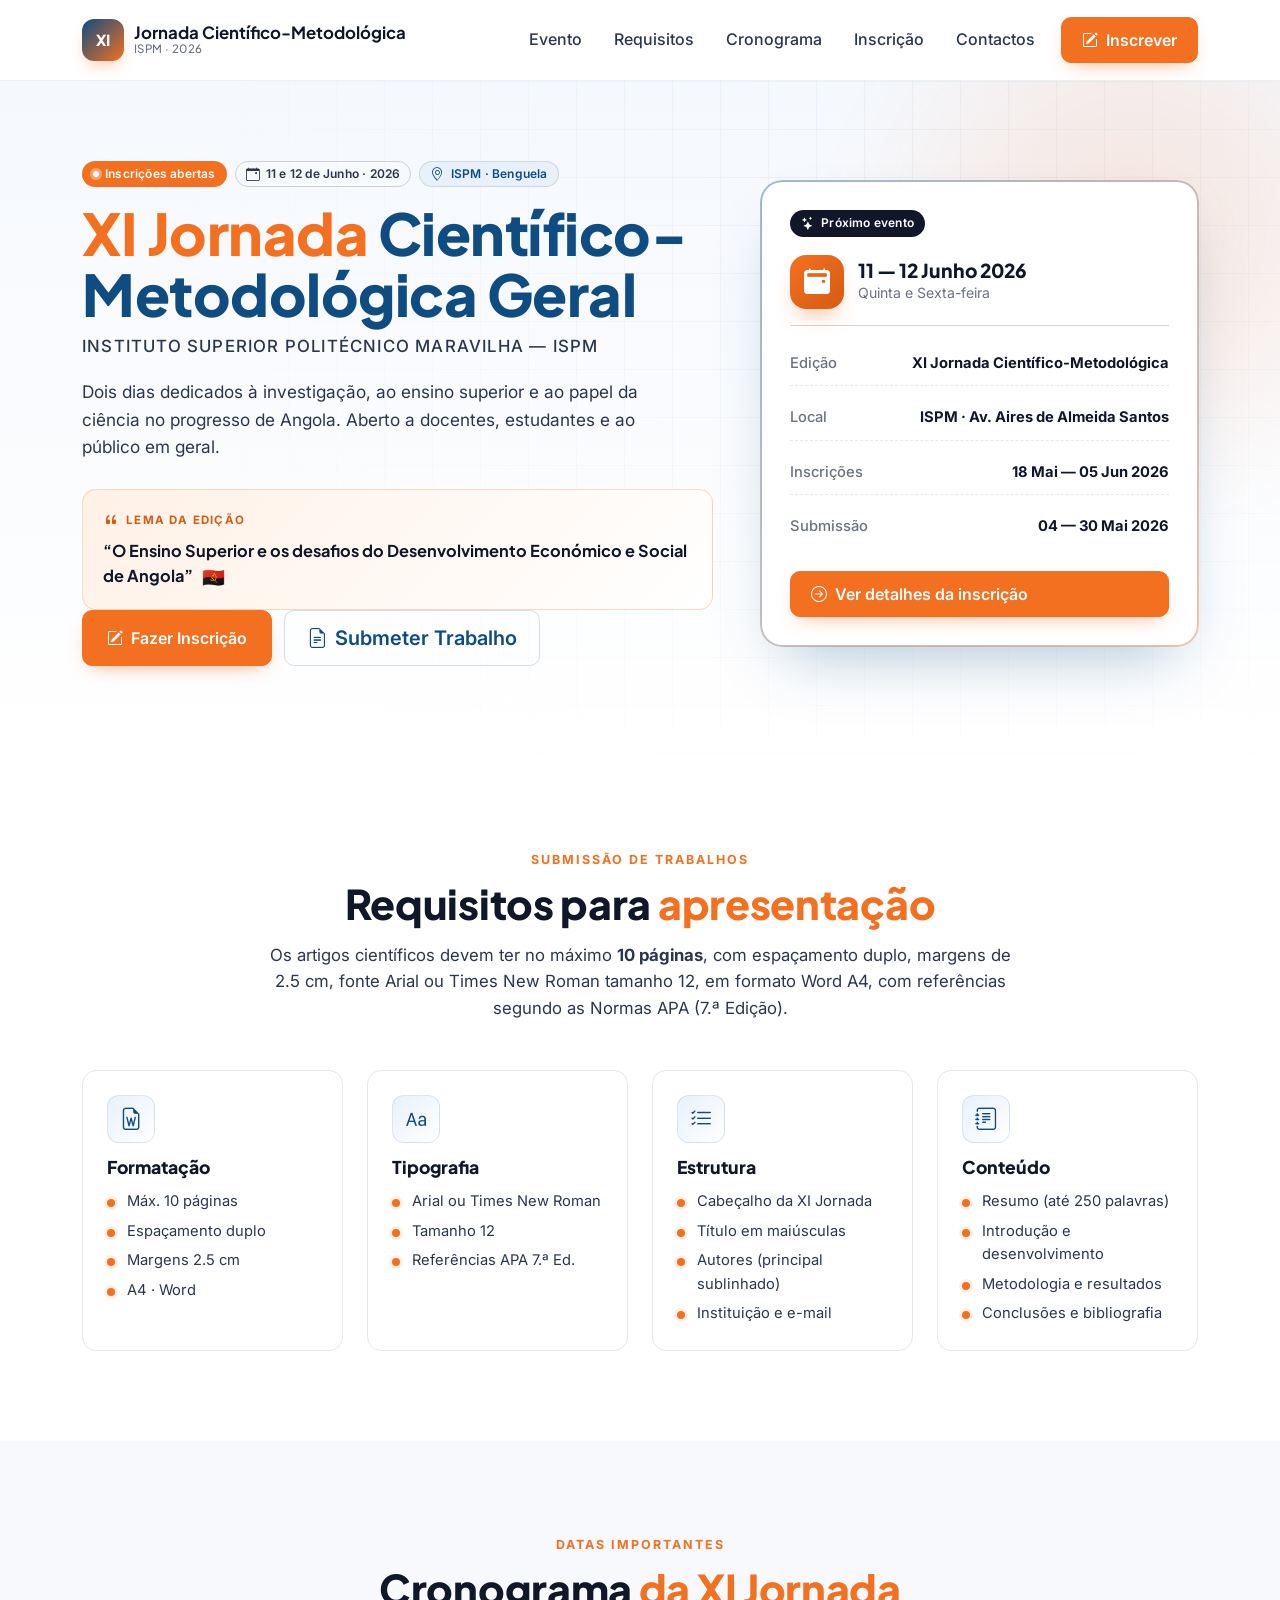
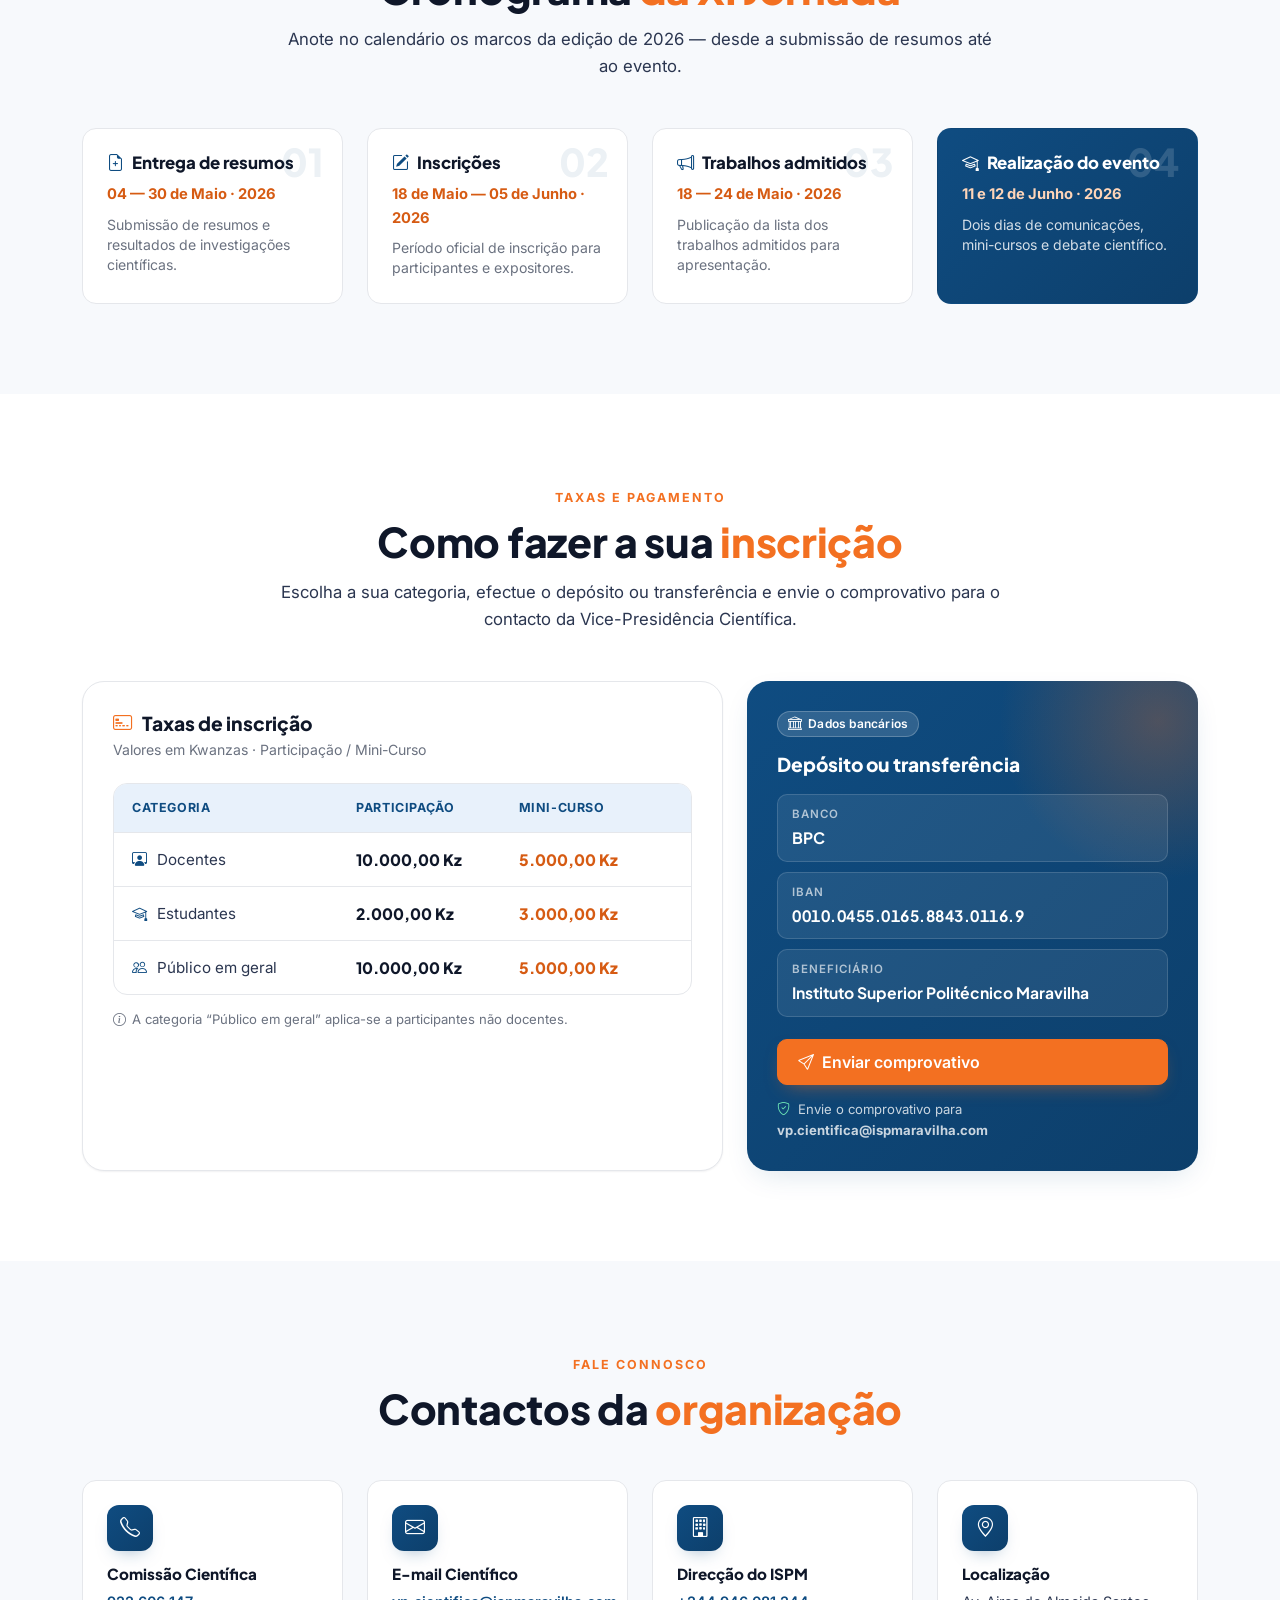
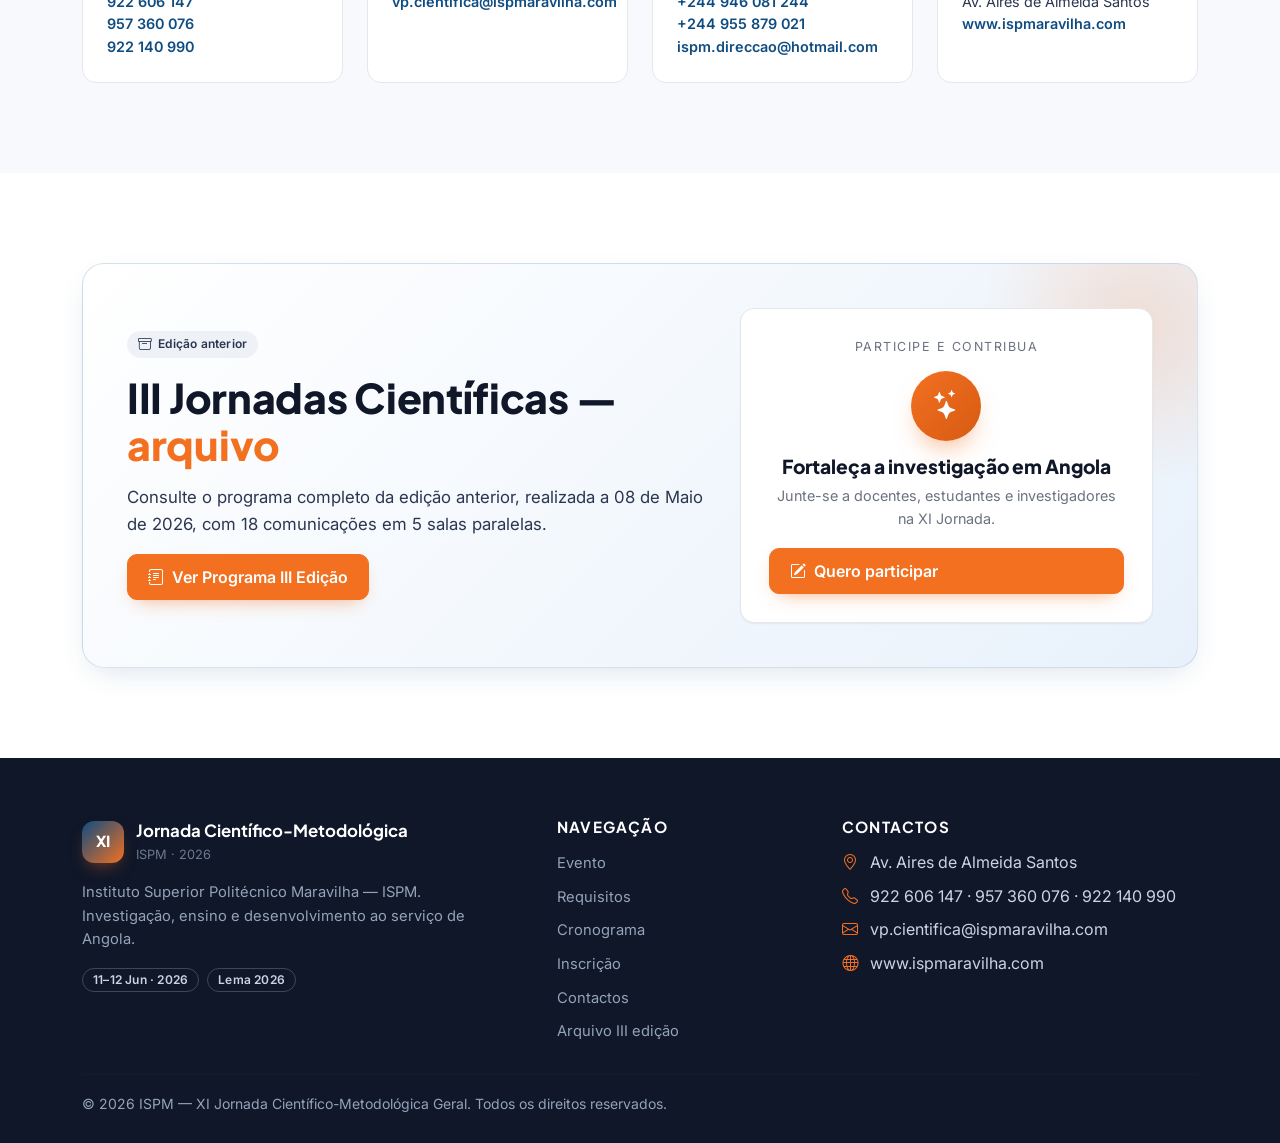
==== commit 823c2d01: "refactor:novas jornadas" ====
--- a/index.html
+++ b/index.html
@@ -3,10 +3,10 @@
   <head>
     <meta charset="utf-8" />
     <meta name="viewport" content="width=device-width, initial-scale=1" />
-    <title>Jornadas Científicas — ISPM Benguela</title>
+    <title>XI Jornada Científico-Metodológica Geral — ISPM</title>
     <meta
       name="description"
-      content="Página oficial das Jornadas Científicas do ISPM Benguela — Departamentos de Ciências Económicas Jurídicas e Ciência e Tecnologia."
+      content="XI Jornada Científico-Metodológica Geral do Instituto Superior Politécnico Maravilha — 11 e 12 de Junho de 2026. Lema: O Ensino Superior e os desafios do Desenvolvimento Económico e Social de Angola."
     />
 
     <link rel="preconnect" href="https://fonts.googleapis.com" />
@@ -32,10 +32,10 @@
     <nav id="mainNav" class="navbar navbar-expand-lg sticky-top main-nav">
       <div class="container">
         <a class="navbar-brand d-flex align-items-center" href="index.html">
-          <span class="brand-mark">JC</span>
+          <span class="brand-mark">XI</span>
           <span class="brand-text">
-            Jornadas Científicas
-            <small>ISPM · Benguela</small>
+            Jornada Científico-Metodológica
+            <small>ISPM · 2026</small>
           </span>
         </a>
         <button
@@ -48,13 +48,14 @@
         </button>
         <div class="collapse navbar-collapse" id="navMenu">
           <ul class="navbar-nav ms-auto align-items-lg-center gap-lg-1">
-            <li class="nav-item"><a class="nav-link" href="#status">Estado</a></li>
-            <li class="nav-item"><a class="nav-link" href="#destaques">Destaques 2026</a></li>
-            <li class="nav-item"><a class="nav-link" href="#proxima">Próxima Edição</a></li>
-            <li class="nav-item"><a class="nav-link" href="#newsletter">Notificações</a></li>
+            <li class="nav-item"><a class="nav-link" href="#evento">Evento</a></li>
+            <li class="nav-item"><a class="nav-link" href="#requisitos">Requisitos</a></li>
+            <li class="nav-item"><a class="nav-link" href="#cronograma">Cronograma</a></li>
+            <li class="nav-item"><a class="nav-link" href="#inscricao">Inscrição</a></li>
+            <li class="nav-item"><a class="nav-link" href="#contactos">Contactos</a></li>
             <li class="nav-item ms-lg-2">
-              <a class="btn btn-cta" href="programa.html">
-                <i class="bi bi-archive"></i> Ver Programa III Edição
+              <a class="btn btn-cta" href="#inscricao">
+                <i class="bi bi-pencil-square"></i> Inscrever
               </a>
             </li>
           </ul>
@@ -62,8 +63,8 @@
       </div>
     </nav>
 
-    <!-- HERO — Event ended -->
-    <header id="status" class="landing-hero">
+    <!-- HERO — Upcoming event -->
+    <header id="evento" class="landing-hero">
       <div class="hero-bg" aria-hidden="true"></div>
       <div class="hero-grid" aria-hidden="true"></div>
 
@@ -71,67 +72,65 @@
         <div class="row align-items-center g-5">
           <div class="col-lg-7">
             <div class="hero-badges mb-3">
-              <span class="hbui-badge hbui-badge-secondary">
-                <i class="bi bi-archive-fill"></i> Edição encerrada
+              <span class="hbui-badge hbui-badge-warning">
+                <span class="dot"></span> Inscrições abertas
               </span>
               <span class="hbui-badge hbui-badge-outline">
-                <i class="bi bi-calendar2-x"></i> 08 de Maio · 2026
+                <i class="bi bi-calendar-event"></i> 11 e 12 de Junho · 2026
               </span>
-              <span class="hbui-badge hbui-badge-success">
-                <span class="dot"></span> Próxima edição em preparação
+              <span class="hbui-badge hbui-badge-outline-soft">
+                <i class="bi bi-geo-alt"></i> ISPM · Benguela
               </span>
             </div>
 
             <h1 class="hero-title">
-              As <span class="text-accent">III Jornadas Científicas</span>
-              já <span class="strike">terminaram</span>
+              <span class="text-accent">XI Jornada</span>
+              Científico-Metodológica Geral
               <span class="hero-sub">
-                Obrigado a todos os participantes, autores, moderadores e equipa do ISPM.
+                Instituto Superior Politécnico Maravilha — ISPM
               </span>
             </h1>
 
             <p class="hero-lead">
-              A 3.ª edição decorreu a <strong>08 de Maio de 2026</strong> no Anfiteatro
-              do Instituto Superior Politécnico Maravilha — Benguela, com
-              <strong>18 comunicações</strong> distribuídas por
-              <strong>4 baterias</strong> e <strong>5 salas paralelas</strong>.
-              Pode consultar o programa completo abaixo. Brevemente publicaremos
-              aqui as informações da <strong>IV Edição</strong>.
+              Dois dias dedicados à investigação, ao ensino superior e ao
+              papel da ciência no progresso de Angola. Aberto a docentes,
+              estudantes e ao público em geral.
             </p>
 
+            <div class="lema-card">
+              <span class="lema-label"><i class="bi bi-quote"></i> Lema da edição</span>
+              <p>
+                <strong>“O Ensino Superior e os desafios do Desenvolvimento
+                Económico e Social de Angola”</strong>
+                <span class="lema-flag" aria-label="Angola">🇦🇴</span>
+              </p>
+            </div>
+
             <div class="hero-actions">
-              <a href="programa.html" class="btn btn-cta btn-lg">
-                <i class="bi bi-journal-text"></i> Ver Programa Completo (III Edição)
+              <a href="#inscricao" class="btn btn-cta btn-lg">
+                <i class="bi bi-pencil-square"></i> Fazer Inscrição
               </a>
-              <a href="#proxima" class="btn btn-ghost btn-lg">
-                <i class="bi bi-bell"></i> Saber da próxima edição
+              <a href="#requisitos" class="btn btn-ghost btn-lg">
+                <i class="bi bi-file-earmark-text"></i> Submeter Trabalho
               </a>
             </div>
-
-            <div class="thanks-strip">
-              <i class="bi bi-heart-fill"></i>
-              <span>
-                Um agradecimento especial ao Presidente do ISPM, ao Prof. Doutor Lázaro Makili
-                e a todos os autores e moderadores que tornaram este dia possível.
-              </span>
-            </div>
           </div>
 
           <div class="col-lg-5">
-            <div class="ended-card">
-              <div class="ended-card-head">
-                <span class="hbui-badge hbui-badge-secondary">
-                  <i class="bi bi-flag-fill"></i> Status do evento
+            <div class="event-card">
+              <div class="event-card-head">
+                <span class="hbui-badge hbui-badge-default">
+                  <i class="bi bi-stars"></i> Próximo evento
                 </span>
               </div>
 
-              <div class="ended-status">
-                <div class="ended-status-icon">
-                  <i class="bi bi-check-circle-fill"></i>
+              <div class="event-status">
+                <div class="event-status-icon">
+                  <i class="bi bi-calendar2-event-fill"></i>
                 </div>
                 <div>
-                  <h3>Encerrado com sucesso</h3>
-                  <p>16h00 · 08 de Maio de 2026</p>
+                  <h3>11 — 12 Junho 2026</h3>
+                  <p>Quinta e Sexta-feira</p>
                 </div>
               </div>
 
@@ -140,24 +139,24 @@
               <ul class="ended-list">
                 <li>
                   <span class="ended-key">Edição</span>
-                  <span class="ended-val">III Jornadas Científicas</span>
+                  <span class="ended-val">XI Jornada Científico-Metodológica</span>
                 </li>
                 <li>
                   <span class="ended-key">Local</span>
-                  <span class="ended-val">Anfiteatro do ISPM</span>
-                </li>
-                <li>
-                  <span class="ended-key">Departamentos</span>
-                  <span class="ended-val">CEJ + Ciência e Tecnologia</span>
-                </li>
-                <li>
-                  <span class="ended-key">Comunicações</span>
-                  <span class="ended-val">18 sessões</span>
+                  <span class="ended-val">ISPM · Av. Aires de Almeida Santos</span>
+                </li>
+                <li>
+                  <span class="ended-key">Inscrições</span>
+                  <span class="ended-val">18 Mai — 05 Jun 2026</span>
+                </li>
+                <li>
+                  <span class="ended-key">Submissão</span>
+                  <span class="ended-val">04 — 30 Mai 2026</span>
                 </li>
               </ul>
 
-              <a href="programa.html" class="btn btn-cta w-100">
-                <i class="bi bi-arrow-right-circle"></i> Consultar arquivo
+              <a href="#inscricao" class="btn btn-cta w-100">
+                <i class="bi bi-arrow-right-circle"></i> Ver detalhes da inscrição
               </a>
             </div>
           </div>
@@ -165,147 +164,304 @@
       </div>
     </header>
 
-    <!-- Editions overview -->
-    <section id="destaques" class="section">
+    <!-- Requisitos para apresentação -->
+    <section id="requisitos" class="section">
       <div class="container">
         <div class="text-center mb-5">
-          <span class="section-eyebrow">Edições anteriores</span>
+          <span class="section-eyebrow">Submissão de trabalhos</span>
           <h2 class="section-title">
-            Um percurso de <span class="text-accent">crescimento académico</span>
+            Requisitos para <span class="text-accent">apresentação</span>
+          </h2>
+          <p class="section-lead mx-auto" style="max-width: 760px">
+            Os artigos científicos devem ter no máximo <strong>10 páginas</strong>,
+            com espaçamento duplo, margens de 2.5&nbsp;cm, fonte Arial ou
+            Times New Roman tamanho 12, em formato Word A4, com referências
+            segundo as Normas APA (7.ª Edição).
+          </p>
+        </div>
+
+        <div class="row g-4">
+          <div class="col-md-6 col-xl-3">
+            <div class="req-card">
+              <div class="req-icon"><i class="bi bi-file-earmark-word"></i></div>
+              <h4>Formatação</h4>
+              <ul>
+                <li>Máx. 10 páginas</li>
+                <li>Espaçamento duplo</li>
+                <li>Margens 2.5&nbsp;cm</li>
+                <li>A4 · Word</li>
+              </ul>
+            </div>
+          </div>
+          <div class="col-md-6 col-xl-3">
+            <div class="req-card">
+              <div class="req-icon"><i class="bi bi-type"></i></div>
+              <h4>Tipografia</h4>
+              <ul>
+                <li>Arial ou Times New Roman</li>
+                <li>Tamanho 12</li>
+                <li>Referências APA 7.ª Ed.</li>
+              </ul>
+            </div>
+          </div>
+          <div class="col-md-6 col-xl-3">
+            <div class="req-card">
+              <div class="req-icon"><i class="bi bi-list-check"></i></div>
+              <h4>Estrutura</h4>
+              <ul>
+                <li>Cabeçalho da XI Jornada</li>
+                <li>Título em maiúsculas</li>
+                <li>Autores (principal sublinhado)</li>
+                <li>Instituição e e-mail</li>
+              </ul>
+            </div>
+          </div>
+          <div class="col-md-6 col-xl-3">
+            <div class="req-card">
+              <div class="req-icon"><i class="bi bi-journal-text"></i></div>
+              <h4>Conteúdo</h4>
+              <ul>
+                <li>Resumo (até 250 palavras)</li>
+                <li>Introdução e desenvolvimento</li>
+                <li>Metodologia e resultados</li>
+                <li>Conclusões e bibliografia</li>
+              </ul>
+            </div>
+          </div>
+        </div>
+      </div>
+    </section>
+
+    <!-- Cronograma -->
+    <section id="cronograma" class="section section-alt">
+      <div class="container">
+        <div class="text-center mb-5">
+          <span class="section-eyebrow">Datas importantes</span>
+          <h2 class="section-title">
+            Cronograma <span class="text-accent">da XI Jornada</span>
           </h2>
           <p class="section-lead mx-auto" style="max-width: 720px">
-            A cada ano as Jornadas Científicas do ISPM reúnem mais investigadores,
-            mais salas, mais áreas do conhecimento. Eis o que ficou da última edição.
+            Anote no calendário os marcos da edição de 2026 — desde a submissão
+            de resumos até ao evento.
           </p>
         </div>
 
         <div class="row g-4">
-          <div class="col-md-6 col-xl-3">
-            <div class="edition-card">
-              <span class="hbui-badge hbui-badge-default">III · 2026</span>
-              <h3>18</h3>
-              <p>Comunicações livres apresentadas em paralelo</p>
-            </div>
-          </div>
-          <div class="col-md-6 col-xl-3">
-            <div class="edition-card">
-              <span class="hbui-badge hbui-badge-warning">
-                <i class="bi bi-cpu"></i> IA
+          <div class="col-md-6 col-lg-3">
+            <div class="schedule-card">
+              <span class="schedule-step">01</span>
+              <h5><i class="bi bi-file-earmark-plus"></i> Entrega de resumos</h5>
+              <p class="schedule-date">04 — 30 de Maio · 2026</p>
+              <p class="schedule-desc">Submissão de resumos e resultados de investigações científicas.</p>
+            </div>
+          </div>
+          <div class="col-md-6 col-lg-3">
+            <div class="schedule-card">
+              <span class="schedule-step">02</span>
+              <h5><i class="bi bi-pencil-square"></i> Inscrições</h5>
+              <p class="schedule-date">18 de Maio — 05 de Junho · 2026</p>
+              <p class="schedule-desc">Período oficial de inscrição para participantes e expositores.</p>
+            </div>
+          </div>
+          <div class="col-md-6 col-lg-3">
+            <div class="schedule-card">
+              <span class="schedule-step">03</span>
+              <h5><i class="bi bi-megaphone"></i> Trabalhos admitidos</h5>
+              <p class="schedule-date">18 — 24 de Maio · 2026</p>
+              <p class="schedule-desc">Publicação da lista dos trabalhos admitidos para apresentação.</p>
+            </div>
+          </div>
+          <div class="col-md-6 col-lg-3">
+            <div class="schedule-card schedule-card-hl">
+              <span class="schedule-step">04</span>
+              <h5><i class="bi bi-mortarboard"></i> Realização do evento</h5>
+              <p class="schedule-date">11 e 12 de Junho · 2026</p>
+              <p class="schedule-desc">Dois dias de comunicações, mini-cursos e debate científico.</p>
+            </div>
+          </div>
+        </div>
+      </div>
+    </section>
+
+    <!-- Inscrição & dados bancários -->
+    <section id="inscricao" class="section">
+      <div class="container">
+        <div class="text-center mb-5">
+          <span class="section-eyebrow">Taxas e pagamento</span>
+          <h2 class="section-title">
+            Como fazer a sua <span class="text-accent">inscrição</span>
+          </h2>
+          <p class="section-lead mx-auto" style="max-width: 720px">
+            Escolha a sua categoria, efectue o depósito ou transferência e
+            envie o comprovativo para o contacto da Vice-Presidência Científica.
+          </p>
+        </div>
+
+        <div class="row g-4 align-items-stretch">
+          <div class="col-lg-7">
+            <div class="fees-card">
+              <h4 class="fees-title">
+                <i class="bi bi-credit-card-2-front"></i> Taxas de inscrição
+              </h4>
+              <p class="fees-sub">Valores em Kwanzas · Participação / Mini-Curso</p>
+
+              <div class="fees-table">
+                <div class="fees-row fees-row-head">
+                  <span>Categoria</span>
+                  <span>Participação</span>
+                  <span>Mini-Curso</span>
+                </div>
+                <div class="fees-row">
+                  <span><i class="bi bi-person-workspace"></i> Docentes</span>
+                  <span class="fees-amount">10.000,00 Kz</span>
+                  <span class="fees-amount fees-amount-alt">5.000,00 Kz</span>
+                </div>
+                <div class="fees-row">
+                  <span><i class="bi bi-mortarboard"></i> Estudantes</span>
+                  <span class="fees-amount">2.000,00 Kz</span>
+                  <span class="fees-amount fees-amount-alt">3.000,00 Kz</span>
+                </div>
+                <div class="fees-row">
+                  <span><i class="bi bi-people"></i> Público em geral</span>
+                  <span class="fees-amount">10.000,00 Kz</span>
+                  <span class="fees-amount fees-amount-alt">5.000,00 Kz</span>
+                </div>
+              </div>
+
+              <small class="fees-foot">
+                <i class="bi bi-info-circle"></i> A categoria “Público em geral”
+                aplica-se a participantes não docentes.
+              </small>
+            </div>
+          </div>
+
+          <div class="col-lg-5">
+            <div class="bank-card">
+              <span class="hbui-badge hbui-badge-outline-soft mb-3">
+                <i class="bi bi-bank"></i> Dados bancários
               </span>
-              <h3>4</h3>
-              <p>Estudos focados em Inteligência Artificial e seus impactos</p>
-            </div>
-          </div>
-          <div class="col-md-6 col-xl-3">
-            <div class="edition-card">
-              <span class="hbui-badge hbui-badge-success">
-                <i class="bi bi-shield-check"></i> Segurança
-              </span>
-              <h3>2</h3>
-              <p>Comunicações sobre cibersegurança e protecção de dados</p>
-            </div>
-          </div>
-          <div class="col-md-6 col-xl-3">
-            <div class="edition-card">
-              <span class="hbui-badge hbui-badge-destructive">
-                <i class="bi bi-heart-pulse"></i> Saúde
-              </span>
-              <h3>2</h3>
-              <p>Estudos em saúde mental, sintomatologia pós-parto e psicologia jurídica</p>
-            </div>
-          </div>
-        </div>
-
-        <div class="text-center mt-5">
-          <a href="programa.html" class="btn btn-cta btn-lg">
-            <i class="bi bi-list-ul"></i> Ver todas as comunicações
-          </a>
+              <h4 class="bank-title">Depósito ou transferência</h4>
+
+              <ul class="bank-list">
+                <li>
+                  <span class="bank-key">Banco</span>
+                  <span class="bank-val">BPC</span>
+                </li>
+                <li>
+                  <span class="bank-key">IBAN</span>
+                  <span class="bank-val bank-iban">0010.0455.0165.8843.0116.9</span>
+                </li>
+                <li>
+                  <span class="bank-key">Beneficiário</span>
+                  <span class="bank-val">Instituto Superior Politécnico Maravilha</span>
+                </li>
+              </ul>
+
+              <a href="mailto:vp.cientifica@ispmaravilha.com?subject=Comprovativo%20de%20Inscri%C3%A7%C3%A3o%20-%20XI%20Jornada%20ISPM"
+                 class="btn btn-cta w-100">
+                <i class="bi bi-send"></i> Enviar comprovativo
+              </a>
+              <small class="bank-foot">
+                <i class="bi bi-shield-check"></i> Envie o comprovativo para
+                <strong>vp.cientifica@ispmaravilha.com</strong>
+              </small>
+            </div>
+          </div>
         </div>
       </div>
     </section>
 
-    <!-- Próxima edição -->
-    <section id="proxima" class="section section-alt">
+    <!-- Contactos -->
+    <section id="contactos" class="section section-alt">
+      <div class="container">
+        <div class="text-center mb-5">
+          <span class="section-eyebrow">Fale connosco</span>
+          <h2 class="section-title">
+            Contactos da <span class="text-accent">organização</span>
+          </h2>
+        </div>
+
+        <div class="row g-4">
+          <div class="col-md-6 col-lg-3">
+            <div class="contact-card">
+              <div class="contact-icon"><i class="bi bi-telephone"></i></div>
+              <h6>Comissão Científica</h6>
+              <p>
+                <a href="tel:+244922606147">922 606 147</a><br />
+                <a href="tel:+244957360076">957 360 076</a><br />
+                <a href="tel:+244922140990">922 140 990</a>
+              </p>
+            </div>
+          </div>
+          <div class="col-md-6 col-lg-3">
+            <div class="contact-card">
+              <div class="contact-icon"><i class="bi bi-envelope"></i></div>
+              <h6>E-mail Científico</h6>
+              <p>
+                <a href="mailto:vp.cientifica@ispmaravilha.com">vp.cientifica@ispmaravilha.com</a>
+              </p>
+            </div>
+          </div>
+          <div class="col-md-6 col-lg-3">
+            <div class="contact-card">
+              <div class="contact-icon"><i class="bi bi-building"></i></div>
+              <h6>Direcção do ISPM</h6>
+              <p>
+                <a href="tel:+244946081244">+244 946 081 244</a><br />
+                <a href="tel:+244955879021">+244 955 879 021</a><br />
+                <a href="mailto:ispm.direccao@hotmail.com">ispm.direccao@hotmail.com</a>
+              </p>
+            </div>
+          </div>
+          <div class="col-md-6 col-lg-3">
+            <div class="contact-card">
+              <div class="contact-icon"><i class="bi bi-geo-alt"></i></div>
+              <h6>Localização</h6>
+              <p>
+                Av. Aires de Almeida Santos<br />
+                <a href="https://www.ispmaravilha.com" target="_blank" rel="noopener">
+                  www.ispmaravilha.com
+                </a>
+              </p>
+            </div>
+          </div>
+        </div>
+      </div>
+    </section>
+
+    <!-- Edição anterior -->
+    <section class="section">
       <div class="container">
         <div class="next-edition-card">
           <div class="row align-items-center g-4">
             <div class="col-lg-7">
-              <span class="hbui-badge hbui-badge-warning mb-3">
-                <i class="bi bi-stars"></i> Em preparação
+              <span class="hbui-badge hbui-badge-secondary mb-3">
+                <i class="bi bi-archive"></i> Edição anterior
               </span>
               <h2 class="section-title m-0">
-                IV Jornadas Científicas — <span class="text-accent">em breve</span>
+                III Jornadas Científicas — <span class="text-accent">arquivo</span>
               </h2>
               <p class="section-lead mt-3">
-                A 4.ª edição está a ser planeada pelos Departamentos de Ciências
-                Económicas Jurídicas e Ciência e Tecnologia. Datas, conferencistas
-                e chamada para comunicações serão divulgados aqui assim que
-                estiverem confirmados.
+                Consulte o programa completo da edição anterior, realizada
+                a 08 de Maio de 2026, com 18 comunicações em 5 salas
+                paralelas.
               </p>
-
-              <ul class="next-list">
-                <li><i class="bi bi-check2-circle"></i> Chamada para comunicações livres</li>
-                <li><i class="bi bi-check2-circle"></i> Conferência magistral com convidado internacional</li>
-                <li><i class="bi bi-check2-circle"></i> Novas áreas temáticas e salas paralelas</li>
-                <li><i class="bi bi-check2-circle"></i> Publicação dos resumos das comunicações</li>
-              </ul>
-            </div>
-
+              <a href="programa.html" class="btn btn-cta">
+                <i class="bi bi-journal-text"></i> Ver Programa III Edição
+              </a>
+            </div>
             <div class="col-lg-5">
               <div class="countdown-card">
-                <span class="countdown-label">Aguarde o anúncio oficial</span>
+                <span class="countdown-label">Participe e contribua</span>
                 <div class="countdown-icon">
-                  <i class="bi bi-hourglass-split"></i>
-                </div>
-                <h4>IV Edição · 2027</h4>
-                <p>Data a definir — siga as nossas notificações</p>
-                <a href="#newsletter" class="btn btn-cta w-100">
-                  <i class="bi bi-bell-fill"></i> Quero ser notificado
+                  <i class="bi bi-stars"></i>
+                </div>
+                <h4>Fortaleça a investigação em Angola</h4>
+                <p>Junte-se a docentes, estudantes e investigadores na XI Jornada.</p>
+                <a href="#inscricao" class="btn btn-cta w-100">
+                  <i class="bi bi-pencil-square"></i> Quero participar
                 </a>
               </div>
-            </div>
-          </div>
-        </div>
-      </div>
-    </section>
-
-    <!-- Newsletter -->
-    <section id="newsletter" class="section">
-      <div class="container">
-        <div class="newsletter-card">
-          <div class="row align-items-center g-4">
-            <div class="col-lg-6">
-              <span class="section-eyebrow">Fique a par</span>
-              <h2 class="section-title">
-                Receba as <span class="text-accent">novidades</span> da próxima edição
-              </h2>
-              <p class="section-lead">
-                Deixe o seu e-mail e seja o primeiro a saber das datas, da
-                chamada para comunicações e dos conferencistas da IV edição.
-              </p>
-            </div>
-            <div class="col-lg-6">
-              <form class="newsletter-form" onsubmit="event.preventDefault(); this.querySelector('.newsletter-feedback').classList.remove('d-none'); this.reset();">
-                <div class="newsletter-input-group">
-                  <i class="bi bi-envelope"></i>
-                  <input
-                    type="email"
-                    class="form-control"
-                    placeholder="o.seu.email@exemplo.com"
-                    required
-                  />
-                  <button type="submit" class="btn btn-cta">
-                    <i class="bi bi-send"></i> Subscrever
-                  </button>
-                </div>
-                <small class="newsletter-feedback d-none">
-                  <i class="bi bi-check-circle-fill"></i> Obrigado! Avisaremos
-                  assim que houver novidades.
-                </small>
-                <small class="text-muted d-block mt-2">
-                  <i class="bi bi-shield-lock"></i> Não partilhamos o seu e-mail.
-                </small>
-              </form>
             </div>
           </div>
         </div>
@@ -318,41 +474,41 @@
         <div class="row g-4">
           <div class="col-lg-5">
             <div class="footer-brand">
-              <span class="brand-mark">JC</span>
+              <span class="brand-mark">XI</span>
               <div>
-                <strong>Jornadas Científicas</strong>
-                <small>ISPM · Benguela</small>
+                <strong>Jornada Científico-Metodológica</strong>
+                <small>ISPM · 2026</small>
               </div>
             </div>
             <p class="mt-3 footer-text">
-              Departamento de Ciências Económicas Jurídicas e Departamento
-              de Ciência e Tecnologia. 13 anos de história a celebrar a
-              ciência em Angola.
+              Instituto Superior Politécnico Maravilha — ISPM. Investigação,
+              ensino e desenvolvimento ao serviço de Angola.
             </p>
             <div class="footer-badges">
-              <span class="hbui-badge hbui-badge-outline">13 Anos ISPM</span>
-              <span class="hbui-badge hbui-badge-outline">SIGAM</span>
+              <span class="hbui-badge hbui-badge-outline">11–12 Jun · 2026</span>
+              <span class="hbui-badge hbui-badge-outline">Lema 2026</span>
             </div>
           </div>
 
           <div class="col-md-6 col-lg-3">
             <h6 class="footer-title">Navegação</h6>
             <ul class="footer-list">
-              <li><a href="#status">Estado do evento</a></li>
-              <li><a href="#destaques">Destaques 2026</a></li>
-              <li><a href="programa.html">Programa III edição</a></li>
-              <li><a href="#proxima">Próxima edição</a></li>
-              <li><a href="#newsletter">Notificações</a></li>
+              <li><a href="#evento">Evento</a></li>
+              <li><a href="#requisitos">Requisitos</a></li>
+              <li><a href="#cronograma">Cronograma</a></li>
+              <li><a href="#inscricao">Inscrição</a></li>
+              <li><a href="#contactos">Contactos</a></li>
+              <li><a href="programa.html">Arquivo III edição</a></li>
             </ul>
           </div>
 
           <div class="col-md-6 col-lg-4">
-            <h6 class="footer-title">ISPM Benguela</h6>
+            <h6 class="footer-title">Contactos</h6>
             <ul class="footer-list">
-              <li><i class="bi bi-mortarboard"></i> Instituto Superior Politécnico Maravilha</li>
-              <li><i class="bi bi-geo-alt"></i> Benguela, Angola</li>
-              <li><i class="bi bi-archive"></i> Edição encerrada · 08 Mai 2026</li>
-              <li><i class="bi bi-hourglass-split"></i> IV Edição em preparação</li>
+              <li><i class="bi bi-geo-alt"></i> Av. Aires de Almeida Santos</li>
+              <li><i class="bi bi-telephone"></i> 922 606 147 · 957 360 076 · 922 140 990</li>
+              <li><i class="bi bi-envelope"></i> vp.cientifica@ispmaravilha.com</li>
+              <li><i class="bi bi-globe"></i> www.ispmaravilha.com</li>
             </ul>
           </div>
         </div>
@@ -360,7 +516,7 @@
         <hr class="footer-sep" />
 
         <div class="d-flex flex-wrap justify-content-between align-items-center gap-2">
-          <small>© <span id="year"></span> ISPM — Jornadas Científicas. Todos os direitos reservados.</small>
+          <small>© <span id="year"></span> ISPM — XI Jornada Científico-Metodológica Geral. Todos os direitos reservados.</small>
         </div>
       </div>
     </footer>
--- a/css/style.css
+++ b/css/style.css
@@ -1387,3 +1387,428 @@
 @media (max-width: 575px) {
   .newsletter-card { padding: 30px; }
 }
+
+/* =========================================================
+   XI Jornada — Upcoming event components
+   ========================================================= */
+
+/* Lema card (hero) */
+.lema-card {
+  margin-top: 22px;
+  padding: 18px 20px;
+  background: linear-gradient(135deg, var(--accent-50), #fff);
+  border: 1px solid rgba(243, 112, 33, 0.25);
+  border-radius: var(--radius);
+  position: relative;
+}
+.lema-label {
+  display: inline-flex;
+  align-items: center;
+  gap: 6px;
+  font-size: 0.72rem;
+  text-transform: uppercase;
+  letter-spacing: 1.2px;
+  color: var(--accent-600);
+  font-weight: 700;
+  margin-bottom: 6px;
+}
+.lema-label i { font-size: 1rem; }
+.lema-card p {
+  margin: 0;
+  color: var(--ink);
+  font-size: 1.02rem;
+  line-height: 1.5;
+}
+.lema-card strong { font-family: var(--ff-display); }
+.lema-flag {
+  font-size: 1.15rem;
+  margin-left: 4px;
+  vertical-align: -2px;
+}
+
+/* Event card (right side of hero) — mirrors .ended-card but with accent */
+.event-card {
+  background: #fff;
+  border: 1px solid rgba(15, 76, 129, 0.1);
+  border-radius: var(--radius-lg);
+  padding: 28px;
+  box-shadow: var(--shadow-lg);
+  position: relative;
+}
+.event-card::before {
+  content: "";
+  position: absolute;
+  inset: -2px;
+  border-radius: var(--radius-lg);
+  padding: 2px;
+  background: linear-gradient(135deg, var(--primary), var(--accent));
+  -webkit-mask:
+    linear-gradient(#000 0 0) content-box,
+    linear-gradient(#000 0 0);
+  -webkit-mask-composite: xor;
+          mask-composite: exclude;
+  pointer-events: none;
+  opacity: 0.35;
+}
+.event-card-head { margin-bottom: 18px; }
+.event-status {
+  display: flex;
+  align-items: center;
+  gap: 14px;
+  margin-bottom: 6px;
+}
+.event-status-icon {
+  width: 54px;
+  height: 54px;
+  border-radius: 16px;
+  background: linear-gradient(135deg, var(--accent), var(--accent-600));
+  color: #fff;
+  display: inline-flex;
+  align-items: center;
+  justify-content: center;
+  font-size: 1.6rem;
+  flex-shrink: 0;
+  box-shadow: 0 12px 22px -10px rgba(243, 112, 33, 0.6);
+}
+.event-status h3 {
+  font-family: var(--ff-display);
+  font-weight: 800;
+  color: var(--ink);
+  margin: 0;
+  font-size: 1.2rem;
+}
+.event-status p {
+  margin: 0;
+  font-size: 0.88rem;
+  color: var(--muted);
+}
+.event-card hr { margin: 16px 0; opacity: 0.18; }
+
+/* Requisitos cards */
+.req-card {
+  background: #fff;
+  border: 1px solid var(--line);
+  border-radius: var(--radius);
+  padding: 24px;
+  height: 100%;
+  transition: transform .25s, box-shadow .25s, border-color .25s;
+  position: relative;
+}
+.req-card:hover {
+  transform: translateY(-4px);
+  border-color: rgba(15, 76, 129, 0.22);
+  box-shadow: var(--shadow);
+}
+.req-icon {
+  width: 48px;
+  height: 48px;
+  border-radius: 12px;
+  background: linear-gradient(135deg, var(--primary-50), #fff);
+  border: 1px solid rgba(15, 76, 129, 0.12);
+  color: var(--primary);
+  display: inline-flex;
+  align-items: center;
+  justify-content: center;
+  font-size: 1.4rem;
+  margin-bottom: 14px;
+}
+.req-card h4 {
+  font-family: var(--ff-display);
+  font-size: 1.1rem;
+  font-weight: 800;
+  color: var(--ink);
+  margin: 0 0 12px;
+}
+.req-card ul {
+  list-style: none;
+  padding: 0;
+  margin: 0;
+  display: grid;
+  gap: 6px;
+}
+.req-card ul li {
+  position: relative;
+  padding-left: 20px;
+  font-size: 0.92rem;
+  color: var(--ink-2);
+}
+.req-card ul li::before {
+  content: "";
+  position: absolute;
+  left: 0;
+  top: 9px;
+  width: 8px;
+  height: 8px;
+  border-radius: 50%;
+  background: var(--accent);
+  box-shadow: 0 0 0 3px var(--accent-50);
+}
+
+/* Schedule cards (cronograma) */
+.schedule-card {
+  background: #fff;
+  border: 1px solid var(--line);
+  border-radius: var(--radius);
+  padding: 24px;
+  height: 100%;
+  position: relative;
+  overflow: hidden;
+  transition: transform .25s, box-shadow .25s;
+}
+.schedule-card:hover {
+  transform: translateY(-4px);
+  box-shadow: var(--shadow);
+}
+.schedule-step {
+  position: absolute;
+  top: 14px;
+  right: 18px;
+  font-family: var(--ff-display);
+  font-size: 2.4rem;
+  font-weight: 800;
+  color: rgba(15, 76, 129, 0.08);
+  line-height: 1;
+}
+.schedule-card h5 {
+  font-family: var(--ff-display);
+  font-size: 1.05rem;
+  font-weight: 800;
+  color: var(--ink);
+  margin: 0 0 10px;
+  display: flex;
+  align-items: center;
+  gap: 8px;
+}
+.schedule-card h5 i { color: var(--primary); }
+.schedule-date {
+  margin: 0 0 8px;
+  font-size: 0.92rem;
+  font-weight: 700;
+  color: var(--accent-600);
+}
+.schedule-desc {
+  margin: 0;
+  font-size: 0.88rem;
+  color: var(--muted);
+  line-height: 1.45;
+}
+.schedule-card-hl {
+  background: linear-gradient(135deg, var(--primary) 0%, var(--primary-600) 100%);
+  border-color: transparent;
+  color: #fff;
+}
+.schedule-card-hl .schedule-step { color: rgba(255, 255, 255, 0.15); }
+.schedule-card-hl h5,
+.schedule-card-hl h5 i { color: #fff; }
+.schedule-card-hl .schedule-date { color: #ffd5b8; }
+.schedule-card-hl .schedule-desc { color: rgba(255, 255, 255, 0.82); }
+
+/* Fees card */
+.fees-card {
+  background: #fff;
+  border: 1px solid var(--line);
+  border-radius: var(--radius-lg);
+  padding: 30px;
+  height: 100%;
+  box-shadow: var(--shadow-sm);
+}
+.fees-title {
+  font-family: var(--ff-display);
+  font-weight: 800;
+  color: var(--ink);
+  margin: 0 0 4px;
+  display: flex;
+  align-items: center;
+  gap: 10px;
+  font-size: 1.2rem;
+}
+.fees-title i { color: var(--accent); }
+.fees-sub {
+  color: var(--muted);
+  font-size: 0.88rem;
+  margin: 0 0 22px;
+}
+.fees-table {
+  border: 1px solid var(--line);
+  border-radius: var(--radius);
+  overflow: hidden;
+}
+.fees-row {
+  display: grid;
+  grid-template-columns: 1.4fr 1fr 1fr;
+  gap: 8px;
+  align-items: center;
+  padding: 14px 18px;
+  border-bottom: 1px solid var(--line);
+  font-size: 0.95rem;
+  color: var(--ink-2);
+}
+.fees-row:last-child { border-bottom: none; }
+.fees-row i { color: var(--primary); margin-right: 6px; }
+.fees-row-head {
+  background: var(--primary-50);
+  color: var(--primary);
+  font-weight: 700;
+  font-size: 0.78rem;
+  text-transform: uppercase;
+  letter-spacing: 0.6px;
+}
+.fees-row-head i { display: none; }
+.fees-amount {
+  font-family: var(--ff-display);
+  font-weight: 800;
+  color: var(--ink);
+  font-size: 0.98rem;
+}
+.fees-amount-alt { color: var(--accent-600); }
+.fees-foot {
+  display: inline-flex;
+  align-items: center;
+  gap: 6px;
+  margin-top: 14px;
+  color: var(--muted);
+  font-size: 0.82rem;
+}
+
+/* Bank card */
+.bank-card {
+  background: linear-gradient(135deg, var(--primary) 0%, var(--primary-600) 100%);
+  color: #fff;
+  border-radius: var(--radius-lg);
+  padding: 30px;
+  height: 100%;
+  position: relative;
+  overflow: hidden;
+  box-shadow: var(--shadow);
+}
+.bank-card::before {
+  content: "";
+  position: absolute;
+  top: -120px; right: -120px;
+  width: 320px; height: 320px;
+  background: radial-gradient(circle, rgba(243, 112, 33, 0.28), transparent 70%);
+  pointer-events: none;
+}
+.bank-card .hbui-badge-outline-soft {
+  background: rgba(255, 255, 255, 0.14);
+  color: #fff;
+  border-color: rgba(255, 255, 255, 0.22);
+}
+.bank-title {
+  font-family: var(--ff-display);
+  font-weight: 800;
+  margin: 0 0 18px;
+  font-size: 1.2rem;
+  position: relative;
+  z-index: 1;
+}
+.bank-list {
+  list-style: none;
+  padding: 0;
+  margin: 0 0 22px;
+  display: grid;
+  gap: 10px;
+  position: relative;
+  z-index: 1;
+}
+.bank-list li {
+  display: flex;
+  flex-direction: column;
+  gap: 2px;
+  padding: 10px 14px;
+  background: rgba(255, 255, 255, 0.08);
+  border: 1px solid rgba(255, 255, 255, 0.14);
+  border-radius: 10px;
+}
+.bank-key {
+  font-size: 0.72rem;
+  text-transform: uppercase;
+  letter-spacing: 1px;
+  color: rgba(255, 255, 255, 0.65);
+  font-weight: 600;
+}
+.bank-val {
+  font-family: var(--ff-display);
+  font-weight: 700;
+  color: #fff;
+  font-size: 0.98rem;
+  word-break: break-word;
+}
+.bank-iban { letter-spacing: 0.5px; font-variant-numeric: tabular-nums; }
+.bank-card .btn-cta {
+  position: relative;
+  z-index: 1;
+}
+.bank-foot {
+  display: block;
+  margin-top: 14px;
+  font-size: 0.82rem;
+  color: rgba(255, 255, 255, 0.78);
+  position: relative;
+  z-index: 1;
+}
+.bank-foot i { color: #6ee7b7; margin-right: 4px; }
+
+/* Contact cards */
+.contact-card {
+  background: #fff;
+  border: 1px solid var(--line);
+  border-radius: var(--radius);
+  padding: 24px;
+  height: 100%;
+  text-align: left;
+  transition: transform .25s, box-shadow .25s, border-color .25s;
+}
+.contact-card:hover {
+  transform: translateY(-4px);
+  border-color: rgba(15, 76, 129, 0.22);
+  box-shadow: var(--shadow);
+}
+.contact-icon {
+  width: 46px;
+  height: 46px;
+  border-radius: 12px;
+  background: linear-gradient(135deg, var(--primary), var(--primary-600));
+  color: #fff;
+  display: inline-flex;
+  align-items: center;
+  justify-content: center;
+  font-size: 1.25rem;
+  margin-bottom: 14px;
+  box-shadow: 0 8px 18px -10px rgba(15, 76, 129, 0.5);
+}
+.contact-card h6 {
+  font-family: var(--ff-display);
+  font-weight: 800;
+  color: var(--ink);
+  font-size: 0.95rem;
+  margin: 0 0 8px;
+}
+.contact-card p {
+  margin: 0;
+  font-size: 0.9rem;
+  color: var(--ink-2);
+  line-height: 1.55;
+}
+.contact-card a { color: var(--primary); font-weight: 600; }
+.contact-card a:hover { color: var(--accent); }
+
+/* Responsive tweaks */
+@media (max-width: 575px) {
+  .fees-row {
+    grid-template-columns: 1fr;
+    gap: 4px;
+  }
+  .fees-row-head { display: none; }
+  .fees-amount::before {
+    content: "Participação: ";
+    color: var(--muted);
+    font-weight: 500;
+    font-family: var(--ff-sans);
+    font-size: 0.82rem;
+  }
+  .fees-amount-alt::before { content: "Mini-Curso: "; }
+  .fees-card, .bank-card { padding: 24px; }
+  .lema-card { padding: 16px; }
+}
+
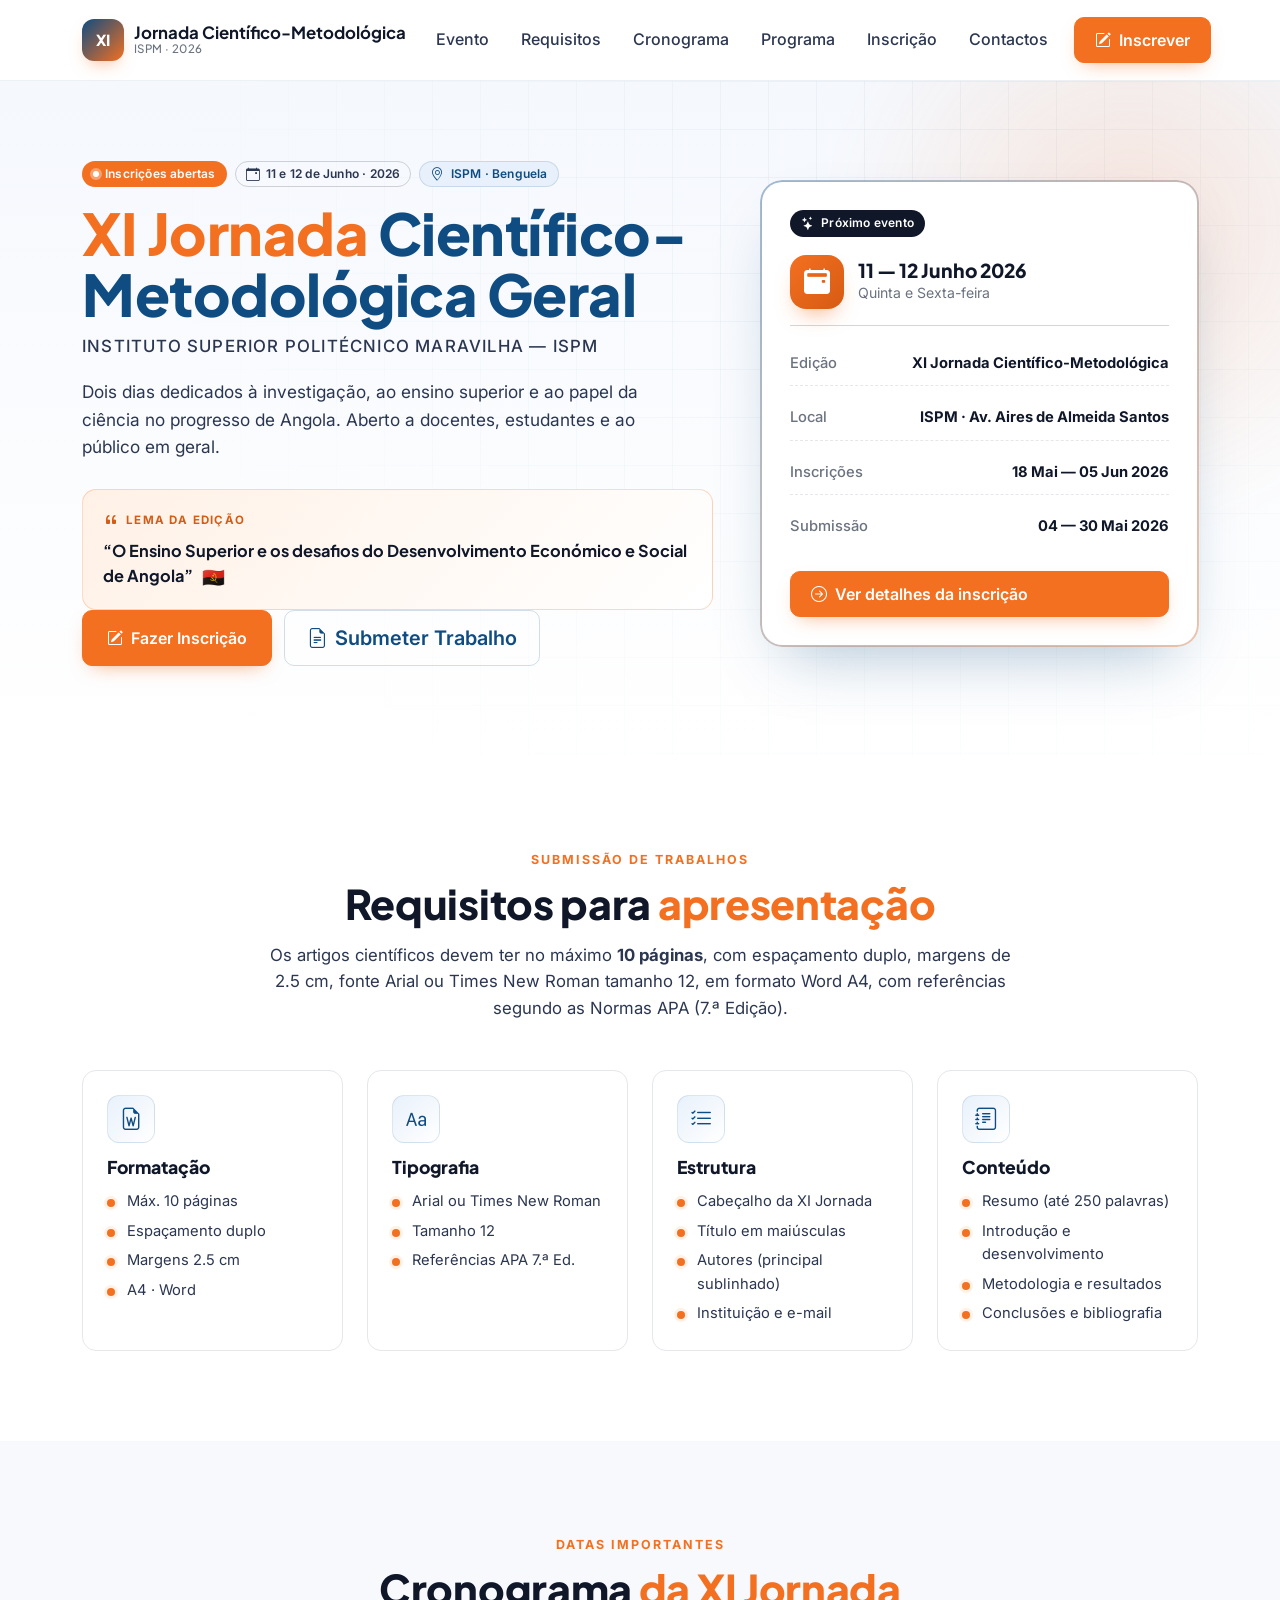
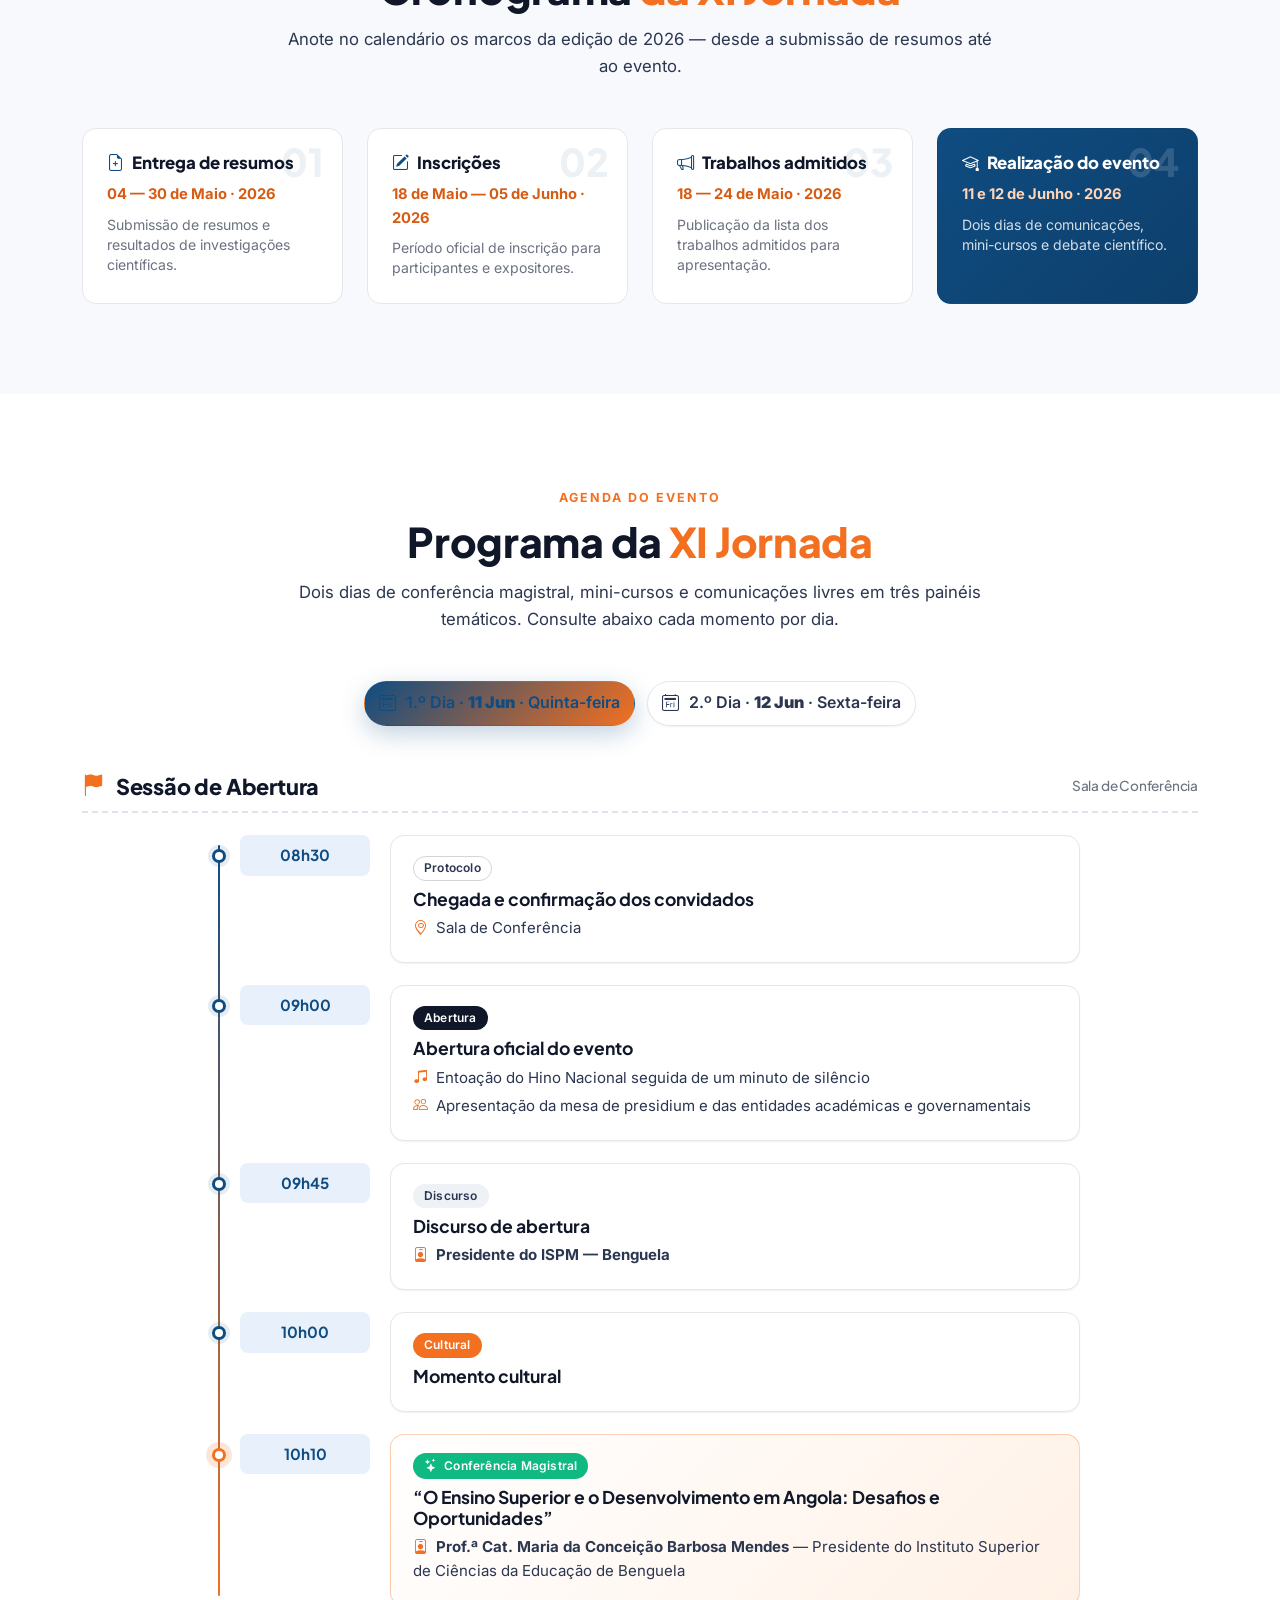
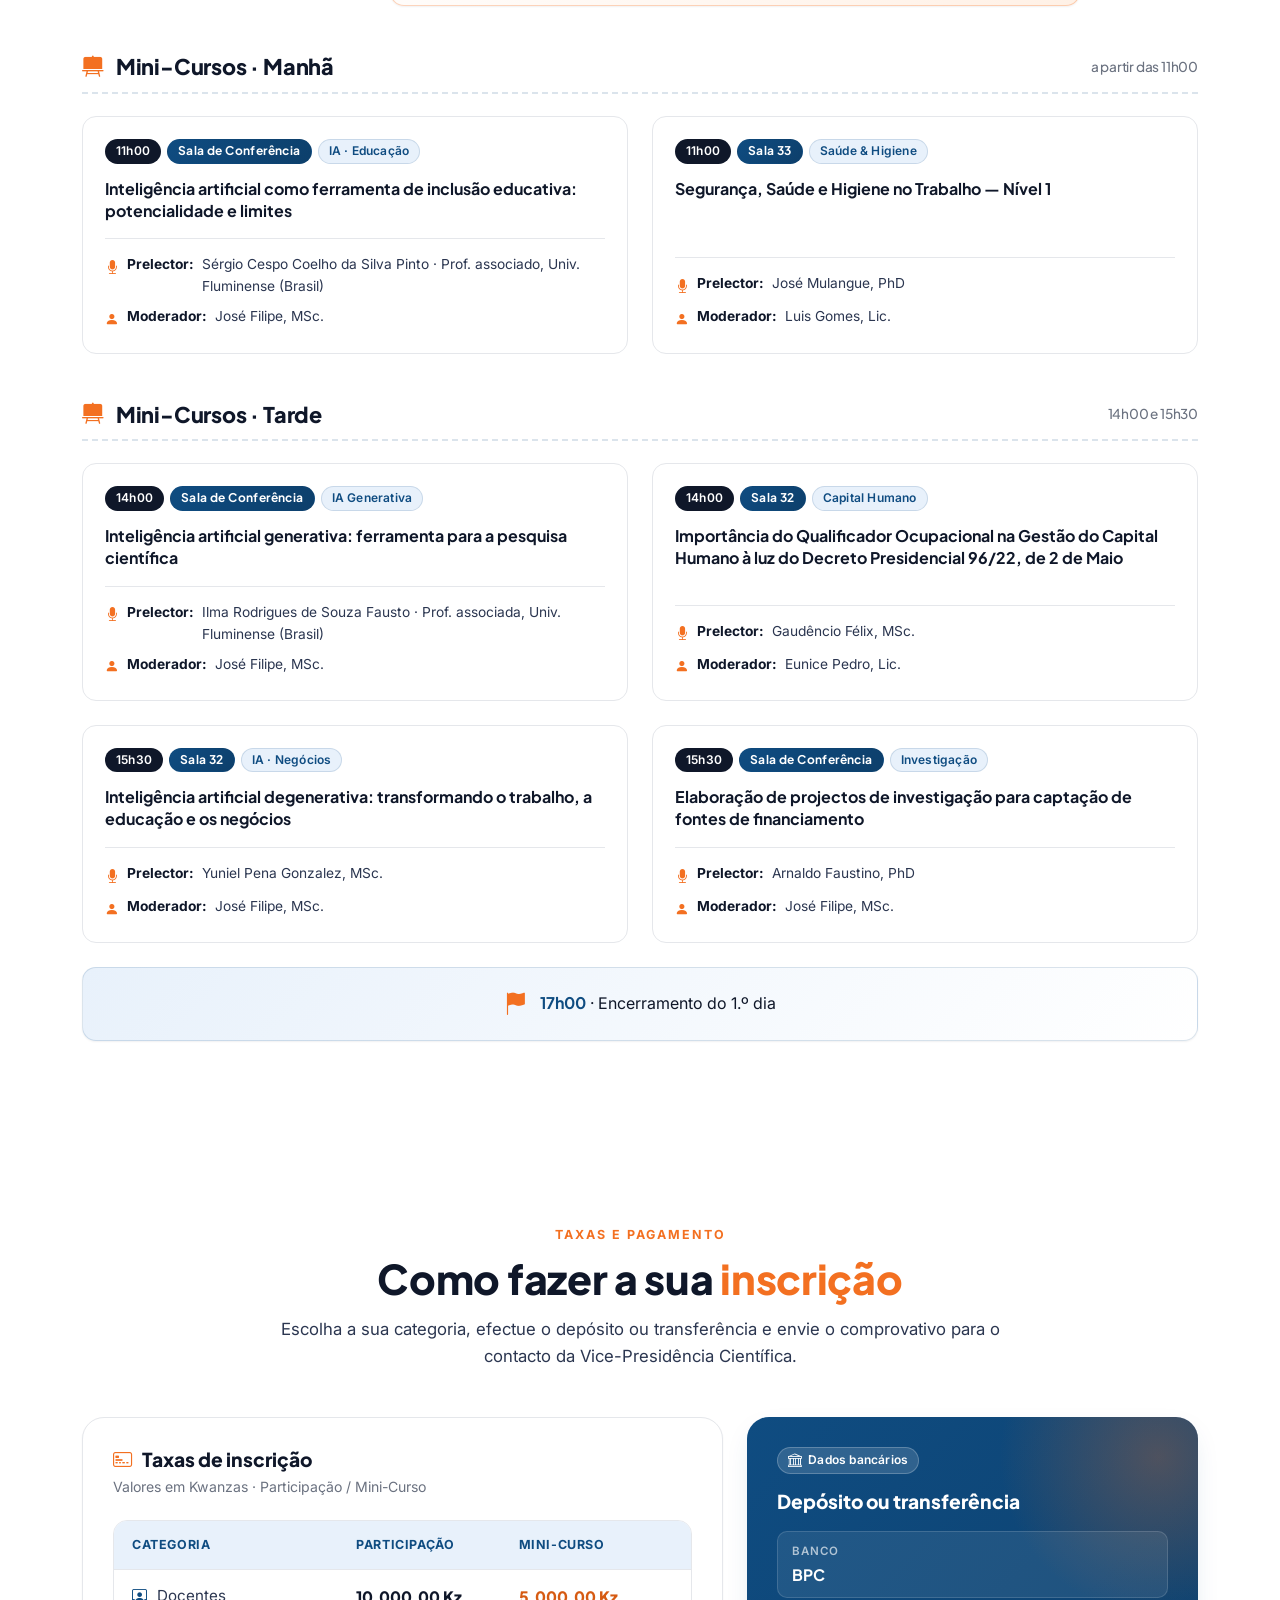
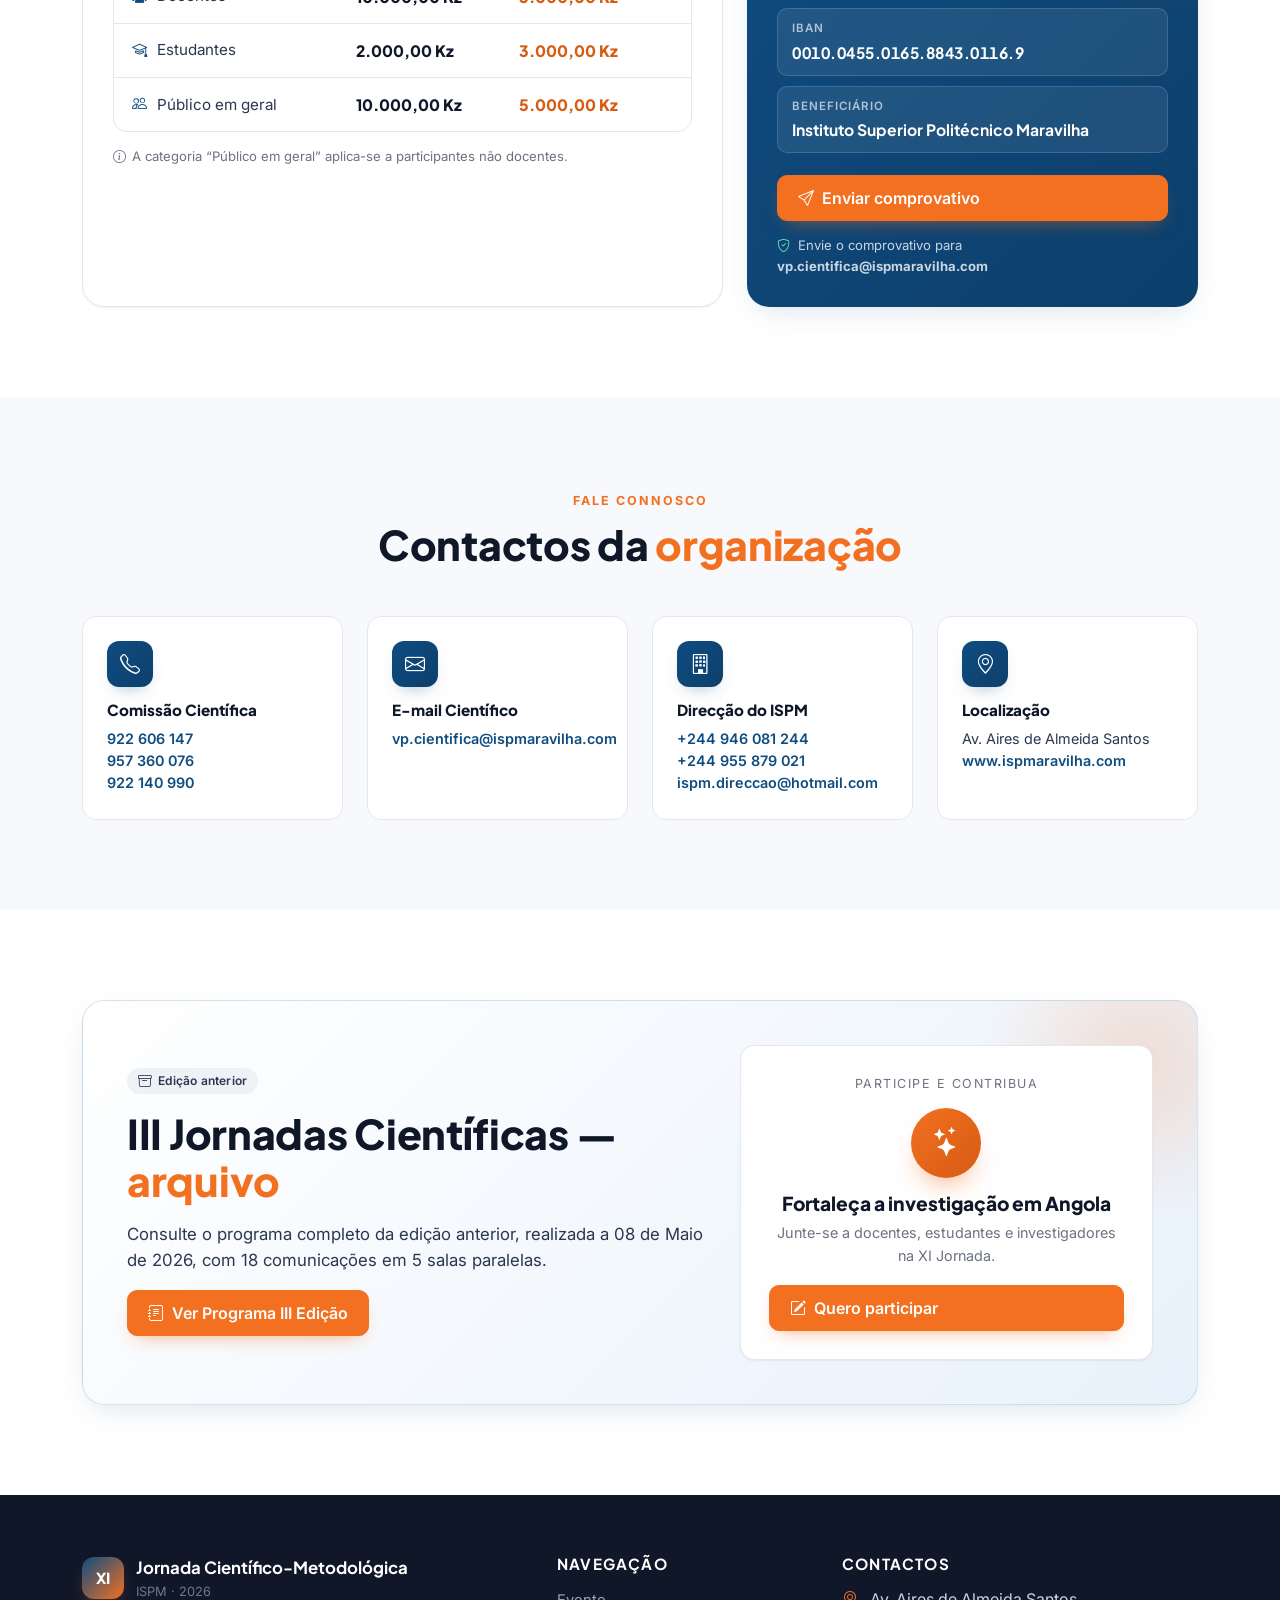
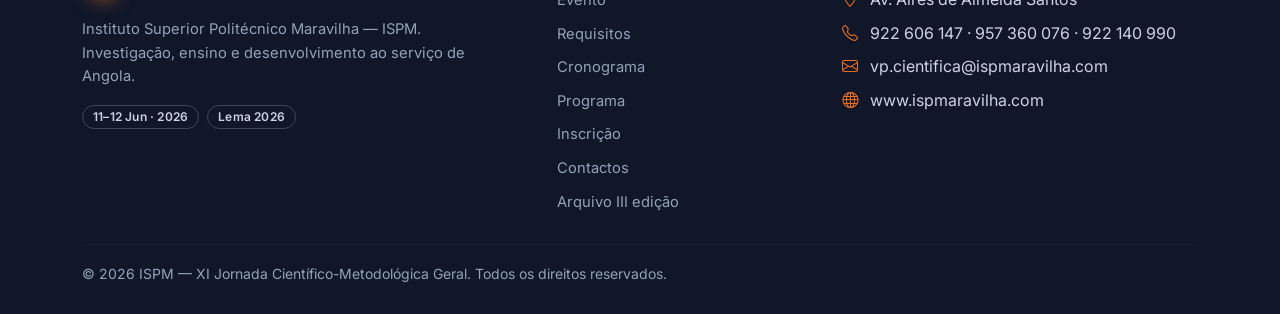
==== commit c2971f80: "refactor:actualização na inscrição" ====
--- a/index.html
+++ b/index.html
@@ -8,7 +8,7 @@
       name="description"
       content="XI Jornada Científico-Metodológica Geral do Instituto Superior Politécnico Maravilha — 11 e 12 de Junho de 2026. Lema: O Ensino Superior e os desafios do Desenvolvimento Económico e Social de Angola."
     />
-
+    <link rel="icon" type="image/png" href="img/favicon.png" />
     <link rel="preconnect" href="https://fonts.googleapis.com" />
     <link rel="preconnect" href="https://fonts.gstatic.com" crossorigin />
     <link
@@ -51,6 +51,7 @@
             <li class="nav-item"><a class="nav-link" href="#evento">Evento</a></li>
             <li class="nav-item"><a class="nav-link" href="#requisitos">Requisitos</a></li>
             <li class="nav-item"><a class="nav-link" href="#cronograma">Cronograma</a></li>
+            <li class="nav-item"><a class="nav-link" href="#programa">Programa</a></li>
             <li class="nav-item"><a class="nav-link" href="#inscricao">Inscrição</a></li>
             <li class="nav-item"><a class="nav-link" href="#contactos">Contactos</a></li>
             <li class="nav-item ms-lg-2">
@@ -277,6 +278,585 @@
               <h5><i class="bi bi-mortarboard"></i> Realização do evento</h5>
               <p class="schedule-date">11 e 12 de Junho · 2026</p>
               <p class="schedule-desc">Dois dias de comunicações, mini-cursos e debate científico.</p>
+            </div>
+          </div>
+        </div>
+      </div>
+    </section>
+
+    <!-- Programa da XI Jornada -->
+    <section id="programa" class="section">
+      <div class="container">
+        <div class="text-center mb-5">
+          <span class="section-eyebrow">Agenda do evento</span>
+          <h2 class="section-title">
+            Programa da <span class="text-accent">XI Jornada</span>
+          </h2>
+          <p class="section-lead mx-auto" style="max-width: 760px">
+            Dois dias de conferência magistral, mini-cursos e comunicações livres
+            em três painéis temáticos. Consulte abaixo cada momento por dia.
+          </p>
+        </div>
+
+        <ul class="nav nav-pills justify-content-center mb-5 prog-tabs" id="programTabs" role="tablist">
+          <li class="nav-item" role="presentation">
+            <button class="nav-link active" id="dia1-tab" data-bs-toggle="pill"
+                    data-bs-target="#dia1" type="button" role="tab">
+              <i class="bi bi-calendar2-day"></i>
+              <span>1.º Dia · <strong>11 Jun</strong> · Quinta-feira</span>
+            </button>
+          </li>
+          <li class="nav-item" role="presentation">
+            <button class="nav-link" id="dia2-tab" data-bs-toggle="pill"
+                    data-bs-target="#dia2" type="button" role="tab">
+              <i class="bi bi-calendar2-day"></i>
+              <span>2.º Dia · <strong>12 Jun</strong> · Sexta-feira</span>
+            </button>
+          </li>
+        </ul>
+
+        <div class="tab-content">
+          <!-- DIA 1 -->
+          <div class="tab-pane fade show active" id="dia1" role="tabpanel">
+
+            <h3 class="prog-block-title">
+              <i class="bi bi-flag-fill"></i> Sessão de Abertura
+              <small>Sala de Conferência</small>
+            </h3>
+
+            <div class="timeline mb-5">
+              <div class="timeline-item">
+                <div class="timeline-time">08h30</div>
+                <div class="timeline-card">
+                  <span class="hbui-badge hbui-badge-outline">Protocolo</span>
+                  <h4>Chegada e confirmação dos convidados</h4>
+                  <p><i class="bi bi-geo-alt"></i> Sala de Conferência</p>
+                </div>
+              </div>
+
+              <div class="timeline-item">
+                <div class="timeline-time">09h00</div>
+                <div class="timeline-card">
+                  <span class="hbui-badge hbui-badge-default">Abertura</span>
+                  <h4>Abertura oficial do evento</h4>
+                  <p><i class="bi bi-music-note-beamed"></i> Entoação do Hino Nacional seguida de um minuto de silêncio</p>
+                  <p><i class="bi bi-people"></i> Apresentação da mesa de presidium e das entidades académicas e governamentais</p>
+                </div>
+              </div>
+
+              <div class="timeline-item">
+                <div class="timeline-time">09h45</div>
+                <div class="timeline-card">
+                  <span class="hbui-badge hbui-badge-secondary">Discurso</span>
+                  <h4>Discurso de abertura</h4>
+                  <p><i class="bi bi-person-badge"></i> <strong>Presidente do ISPM — Benguela</strong></p>
+                </div>
+              </div>
+
+              <div class="timeline-item">
+                <div class="timeline-time">10h00</div>
+                <div class="timeline-card">
+                  <span class="hbui-badge hbui-badge-warning">Cultural</span>
+                  <h4>Momento cultural</h4>
+                </div>
+              </div>
+
+              <div class="timeline-item highlight">
+                <div class="timeline-time">10h10</div>
+                <div class="timeline-card">
+                  <span class="hbui-badge hbui-badge-success">
+                    <i class="bi bi-stars"></i> Conferência Magistral
+                  </span>
+                  <h4>“O Ensino Superior e o Desenvolvimento em Angola: Desafios e Oportunidades”</h4>
+                  <p>
+                    <i class="bi bi-person-badge"></i>
+                    <strong>Prof.ª Cat. Maria da Conceição Barbosa Mendes</strong> —
+                    Presidente do Instituto Superior de Ciências da Educação de Benguela
+                  </p>
+                </div>
+              </div>
+            </div>
+
+            <h3 class="prog-block-title">
+              <i class="bi bi-easel2-fill"></i> Mini-Cursos · Manhã
+              <small>a partir das 11h00</small>
+            </h3>
+
+            <div class="row g-4 mb-5">
+              <div class="col-lg-6">
+                <article class="talk-card">
+                  <header>
+                    <span class="hbui-badge hbui-badge-default">11h00</span>
+                    <span class="hbui-badge hbui-badge-room">Sala de Conferência</span>
+                    <span class="hbui-badge hbui-badge-outline-soft">IA · Educação</span>
+                  </header>
+                  <h4 class="talk-title">
+                    Inteligência artificial como ferramenta de inclusão educativa: potencialidade e limites
+                  </h4>
+                  <ul class="talk-meta">
+                    <li><i class="bi bi-mic-fill"></i> <strong>Prelector:</strong> Sérgio Cespo Coelho da Silva Pinto · Prof. associado, Univ. Fluminense (Brasil)</li>
+                    <li><i class="bi bi-person-fill"></i> <strong>Moderador:</strong> José Filipe, MSc.</li>
+                  </ul>
+                </article>
+              </div>
+
+              <div class="col-lg-6">
+                <article class="talk-card">
+                  <header>
+                    <span class="hbui-badge hbui-badge-default">11h00</span>
+                    <span class="hbui-badge hbui-badge-room">Sala 33</span>
+                    <span class="hbui-badge hbui-badge-outline-soft">Saúde & Higiene</span>
+                  </header>
+                  <h4 class="talk-title">
+                    Segurança, Saúde e Higiene no Trabalho — Nível 1
+                  </h4>
+                  <ul class="talk-meta">
+                    <li><i class="bi bi-mic-fill"></i> <strong>Prelector:</strong> José Mulangue, PhD</li>
+                    <li><i class="bi bi-person-fill"></i> <strong>Moderador:</strong> Luis Gomes, Lic.</li>
+                  </ul>
+                </article>
+              </div>
+            </div>
+
+            <h3 class="prog-block-title">
+              <i class="bi bi-easel2-fill"></i> Mini-Cursos · Tarde
+              <small>14h00 e 15h30</small>
+            </h3>
+
+            <div class="row g-4 mb-4">
+              <div class="col-lg-6">
+                <article class="talk-card">
+                  <header>
+                    <span class="hbui-badge hbui-badge-default">14h00</span>
+                    <span class="hbui-badge hbui-badge-room">Sala de Conferência</span>
+                    <span class="hbui-badge hbui-badge-outline-soft">IA Generativa</span>
+                  </header>
+                  <h4 class="talk-title">
+                    Inteligência artificial generativa: ferramenta para a pesquisa científica
+                  </h4>
+                  <ul class="talk-meta">
+                    <li><i class="bi bi-mic-fill"></i> <strong>Prelector:</strong> Ilma Rodrigues de Souza Fausto · Prof. associada, Univ. Fluminense (Brasil)</li>
+                    <li><i class="bi bi-person-fill"></i> <strong>Moderador:</strong> José Filipe, MSc.</li>
+                  </ul>
+                </article>
+              </div>
+
+              <div class="col-lg-6">
+                <article class="talk-card">
+                  <header>
+                    <span class="hbui-badge hbui-badge-default">14h00</span>
+                    <span class="hbui-badge hbui-badge-room">Sala 32</span>
+                    <span class="hbui-badge hbui-badge-outline-soft">Capital Humano</span>
+                  </header>
+                  <h4 class="talk-title">
+                    Importância do Qualificador Ocupacional na Gestão do Capital Humano à luz do Decreto Presidencial 96/22, de 2 de Maio
+                  </h4>
+                  <ul class="talk-meta">
+                    <li><i class="bi bi-mic-fill"></i> <strong>Prelector:</strong> Gaudêncio Félix, MSc.</li>
+                    <li><i class="bi bi-person-fill"></i> <strong>Moderador:</strong> Eunice Pedro, Lic.</li>
+                  </ul>
+                </article>
+              </div>
+
+              <div class="col-lg-6">
+                <article class="talk-card">
+                  <header>
+                    <span class="hbui-badge hbui-badge-default">15h30</span>
+                    <span class="hbui-badge hbui-badge-room">Sala 32</span>
+                    <span class="hbui-badge hbui-badge-outline-soft">IA · Negócios</span>
+                  </header>
+                  <h4 class="talk-title">
+                    Inteligência artificial degenerativa: transformando o trabalho, a educação e os negócios
+                  </h4>
+                  <ul class="talk-meta">
+                    <li><i class="bi bi-mic-fill"></i> <strong>Prelector:</strong> Yuniel Pena Gonzalez, MSc.</li>
+                    <li><i class="bi bi-person-fill"></i> <strong>Moderador:</strong> José Filipe, MSc.</li>
+                  </ul>
+                </article>
+              </div>
+
+              <div class="col-lg-6">
+                <article class="talk-card">
+                  <header>
+                    <span class="hbui-badge hbui-badge-default">15h30</span>
+                    <span class="hbui-badge hbui-badge-room">Sala de Conferência</span>
+                    <span class="hbui-badge hbui-badge-outline-soft">Investigação</span>
+                  </header>
+                  <h4 class="talk-title">
+                    Elaboração de projectos de investigação para captação de fontes de financiamento
+                  </h4>
+                  <ul class="talk-meta">
+                    <li><i class="bi bi-mic-fill"></i> <strong>Prelector:</strong> Arnaldo Faustino, PhD</li>
+                    <li><i class="bi bi-person-fill"></i> <strong>Moderador:</strong> José Filipe, MSc.</li>
+                  </ul>
+                </article>
+              </div>
+            </div>
+
+            <div class="prog-closing">
+              <i class="bi bi-flag-fill"></i>
+              <span><strong>17h00</strong> · Encerramento do 1.º dia</span>
+            </div>
+          </div>
+
+          <!-- DIA 2 -->
+          <div class="tab-pane fade" id="dia2" role="tabpanel">
+
+            <h3 class="prog-block-title">
+              <i class="bi bi-easel2-fill"></i> Mini-Curso de Abertura
+              <small>09h00 · Sala de Conferência</small>
+            </h3>
+
+            <div class="row g-4 mb-5">
+              <div class="col-lg-8 mx-auto">
+                <article class="talk-card">
+                  <header>
+                    <span class="hbui-badge hbui-badge-default">09h00</span>
+                    <span class="hbui-badge hbui-badge-room">Sala de Conferência</span>
+                    <span class="hbui-badge hbui-badge-outline-soft">Educação Inclusiva</span>
+                  </header>
+                  <h4 class="talk-title">
+                    Educação inclusiva no século XXI: estratégias para reduzir desigualdades educacionais em Angola
+                  </h4>
+                  <ul class="talk-meta">
+                    <li><i class="bi bi-mic-fill"></i> <strong>Prelectora:</strong> Ruth Mariani Braz · Prof. associada, Univ. Fluminense (Brasil)</li>
+                    <li><i class="bi bi-person-fill"></i> <strong>Moderador:</strong> José Filipe, MSc.</li>
+                  </ul>
+                </article>
+              </div>
+            </div>
+
+            <div class="text-center mb-4">
+              <span class="section-eyebrow">Comunicações Livres</span>
+              <h3 class="prog-section-title">
+                Três painéis temáticos em <span class="text-accent">paralelo</span>
+              </h3>
+            </div>
+
+            <!-- PAINEL I -->
+            <div class="battery-block">
+              <div class="battery-head">
+                <div>
+                  <span class="hbui-badge hbui-badge-default">Painel I</span>
+                  <h3 class="battery-title">Economia, Direito e Governação para o Desenvolvimento</h3>
+                </div>
+                <span class="battery-count">Sala 31</span>
+              </div>
+
+              <div class="row g-4">
+                <div class="col-md-6 col-xl-4">
+                  <article class="talk-card">
+                    <header>
+                      <span class="hbui-badge hbui-badge-default">11h00</span>
+                      <span class="hbui-badge hbui-badge-outline-soft">Segurança Informática</span>
+                    </header>
+                    <h4 class="talk-title">
+                      Análise de vulnerabilidade e gestão de incidentes da segurança de informação da rede de dados no ISPPU
+                    </h4>
+                    <ul class="talk-meta">
+                      <li><i class="bi bi-mic-fill"></i> <strong>Prelector:</strong> Jeremias Kabaco, Lic.</li>
+                      <li><i class="bi bi-person-fill"></i> <strong>Moderador:</strong> Milton Sessa, Lic.</li>
+                    </ul>
+                  </article>
+                </div>
+
+                <div class="col-md-6 col-xl-4">
+                  <article class="talk-card">
+                    <header>
+                      <span class="hbui-badge hbui-badge-default">11h20</span>
+                      <span class="hbui-badge hbui-badge-outline-soft">Cultura Organizacional</span>
+                    </header>
+                    <h4 class="talk-title">
+                      O impacto da comunicação interna na construção da cultura organizacional — caso do Colégio BG0016 Raúl David, Catumbela
+                    </h4>
+                    <ul class="talk-meta">
+                      <li><i class="bi bi-mic-fill"></i> <strong>Prelector:</strong> Agnaldo Gaspar, MSc.</li>
+                      <li><i class="bi bi-person-fill"></i> <strong>Moderadora:</strong> Teresa Bamo, Lic.</li>
+                    </ul>
+                  </article>
+                </div>
+
+                <div class="col-md-6 col-xl-4">
+                  <article class="talk-card">
+                    <header>
+                      <span class="hbui-badge hbui-badge-default">11h40</span>
+                      <span class="hbui-badge hbui-badge-outline-soft">Propriedade Intelectual</span>
+                    </header>
+                    <h4 class="talk-title">
+                      Análise dos direitos da propriedade intelectual face ao crescente uso da inteligência artificial
+                    </h4>
+                    <ul class="talk-meta">
+                      <li><i class="bi bi-mic-fill"></i> <strong>Prelector:</strong> Dilson Cupenala, Lic.</li>
+                      <li><i class="bi bi-person-fill"></i> <strong>Moderadora:</strong> Miracelma Barroso, Lic.</li>
+                    </ul>
+                  </article>
+                </div>
+              </div>
+            </div>
+
+            <!-- PAINEL II -->
+            <div class="battery-block">
+              <div class="battery-head">
+                <div>
+                  <span class="hbui-badge hbui-badge-default">Painel II</span>
+                  <h3 class="battery-title">Transformação Digital e Desenvolvimento Nacional</h3>
+                </div>
+                <span class="battery-count">Sala 32</span>
+              </div>
+
+              <div class="row g-4">
+                <div class="col-md-6 col-xl-4">
+                  <article class="talk-card">
+                    <header>
+                      <span class="hbui-badge hbui-badge-default">11h00</span>
+                      <span class="hbui-badge hbui-badge-outline-soft">Agro-Indústria</span>
+                    </header>
+                    <h4 class="talk-title">
+                      Frigorífico Agro-J, Lda: estudo para implementação com foco em confinamento bovino na Província de Benguela
+                    </h4>
+                    <ul class="talk-meta">
+                      <li><i class="bi bi-mic-fill"></i> <strong>Prelector:</strong> Gamaliel Domingos · Estudante</li>
+                      <li><i class="bi bi-person-fill"></i> <strong>Moderador:</strong> Clemente Luzolo, MSc.</li>
+                    </ul>
+                  </article>
+                </div>
+
+                <div class="col-md-6 col-xl-4">
+                  <article class="talk-card">
+                    <header>
+                      <span class="hbui-badge hbui-badge-default">11h20</span>
+                      <span class="hbui-badge hbui-badge-outline-soft">TIC & IA</span>
+                    </header>
+                    <h4 class="talk-title">
+                      Uso das TIC e IA nas organizações — o caso do software Primavera
+                    </h4>
+                    <ul class="talk-meta">
+                      <li><i class="bi bi-mic-fill"></i> <strong>Prelector:</strong> Nsimba Nsinge, Lic.</li>
+                      <li><i class="bi bi-person-fill"></i> <strong>Moderador:</strong> Eunice Pedro, Lic.</li>
+                    </ul>
+                  </article>
+                </div>
+
+                <div class="col-md-6 col-xl-4">
+                  <article class="talk-card">
+                    <header>
+                      <span class="hbui-badge hbui-badge-default">11h40</span>
+                      <span class="hbui-badge hbui-badge-outline-soft">Fintech</span>
+                    </header>
+                    <h4 class="talk-title">
+                      Digitalização dos sistemas de pagamento no Ensino Superior em Angola — abordagem baseada na plataforma INTELIZE
+                    </h4>
+                    <ul class="talk-meta">
+                      <li><i class="bi bi-mic-fill"></i> <strong>Prelector:</strong> Eduardo Cavungo, Lic.</li>
+                      <li><i class="bi bi-person-fill"></i> <strong>Moderador:</strong> Desidério Sessa, Lic.</li>
+                    </ul>
+                  </article>
+                </div>
+
+                <div class="col-md-6 col-xl-4">
+                  <article class="talk-card">
+                    <header>
+                      <span class="hbui-badge hbui-badge-default">12h00</span>
+                      <span class="hbui-badge hbui-badge-outline-soft">Automação</span>
+                    </header>
+                    <h4 class="talk-title">
+                      Automação dos interruptores do Instituto Superior Politécnico Maravilha — Benguela
+                    </h4>
+                    <ul class="talk-meta">
+                      <li><i class="bi bi-mic-fill"></i> <strong>Prelector:</strong> Paulo Ricardo, Lic.</li>
+                      <li><i class="bi bi-person-fill"></i> <strong>Moderador:</strong> Honório Kuriaquita, MSc.</li>
+                    </ul>
+                  </article>
+                </div>
+
+                <div class="col-md-6 col-xl-4">
+                  <article class="talk-card">
+                    <header>
+                      <span class="hbui-badge hbui-badge-default">14h00</span>
+                      <span class="hbui-badge hbui-badge-outline-soft">Aplicação Web</span>
+                    </header>
+                    <h4 class="talk-title">
+                      Aplicação web para avaliação de desempenho e qualidade docente no Instituto Superior Politécnico Maravilha
+                    </h4>
+                    <ul class="talk-meta">
+                      <li><i class="bi bi-mic-fill"></i> <strong>Prelector:</strong> Kisuva Garcia, Lic.</li>
+                      <li><i class="bi bi-person-fill"></i> <strong>Moderador:</strong> Santos Viana, Lic.</li>
+                    </ul>
+                  </article>
+                </div>
+
+                <div class="col-md-6 col-xl-4">
+                  <article class="talk-card">
+                    <header>
+                      <span class="hbui-badge hbui-badge-default">14h20</span>
+                      <span class="hbui-badge hbui-badge-outline-soft">IA · RH</span>
+                    </header>
+                    <h4 class="talk-title">
+                      A inteligência artificial no processo de recrutamento e selecção de pessoas
+                    </h4>
+                    <ul class="talk-meta">
+                      <li><i class="bi bi-mic-fill"></i> <strong>Prelector:</strong> Cairo Isaac · Estudante</li>
+                      <li><i class="bi bi-person-fill"></i> <strong>Moderador:</strong> Bregel Sachilunga, Lic.</li>
+                    </ul>
+                  </article>
+                </div>
+              </div>
+            </div>
+
+            <!-- PAINEL III -->
+            <div class="battery-block">
+              <div class="battery-head">
+                <div>
+                  <span class="hbui-badge hbui-badge-default">Painel III</span>
+                  <h3 class="battery-title">Educação, Sociedade e Desenvolvimento Humano</h3>
+                </div>
+                <span class="battery-count">Sala 33</span>
+              </div>
+
+              <div class="row g-4">
+                <div class="col-md-6 col-xl-4">
+                  <article class="talk-card">
+                    <header>
+                      <span class="hbui-badge hbui-badge-default">11h00</span>
+                      <span class="hbui-badge hbui-badge-outline-soft">Gestão Pública</span>
+                    </header>
+                    <h4 class="talk-title">
+                      Modelos de gestão de pessoas por competências no sector público e implicações na valorização do capital humano — Direcção Municipal da Educação de Benguela (2022/2023)
+                    </h4>
+                    <ul class="talk-meta">
+                      <li><i class="bi bi-mic-fill"></i> <strong>Prelector:</strong> João Ivo Martins, MSc.</li>
+                      <li><i class="bi bi-person-fill"></i> <strong>Moderadora:</strong> Brigite Valasco, Lic.</li>
+                    </ul>
+                  </article>
+                </div>
+
+                <div class="col-md-6 col-xl-4">
+                  <article class="talk-card">
+                    <header>
+                      <span class="hbui-badge hbui-badge-default">11h20</span>
+                      <span class="hbui-badge hbui-badge-outline-soft">Governação</span>
+                    </header>
+                    <h4 class="talk-title">
+                      Governação e desenvolvimento do capital humano em Angola: desafios e perspectivas contemporâneas
+                    </h4>
+                    <ul class="talk-meta">
+                      <li><i class="bi bi-mic-fill"></i> <strong>Prelector:</strong> Kelsom Chivonga</li>
+                      <li><i class="bi bi-person-fill"></i> <strong>Moderadora:</strong> Brigite Valasco, Lic.</li>
+                    </ul>
+                  </article>
+                </div>
+
+                <div class="col-md-6 col-xl-4">
+                  <article class="talk-card">
+                    <header>
+                      <span class="hbui-badge hbui-badge-default">11h40</span>
+                      <span class="hbui-badge hbui-badge-outline-soft">Fisioterapia</span>
+                    </header>
+                    <h4 class="talk-title">
+                      Fisioterapia preventiva da hipercifose em alunos adolescentes da 5.ª classe — Complexo Escolar Joaquim Kapango, Benguela
+                    </h4>
+                    <ul class="talk-meta">
+                      <li><i class="bi bi-mic-fill"></i> <strong>Prelectores:</strong> Victor Nungulu Pedro, Lic. · Joaquim Júnior, Lic. · Solva Haiquela, Lic.</li>
+                      <li><i class="bi bi-person-fill"></i> <strong>Moderadora:</strong> Brigite Valasco, Lic.</li>
+                    </ul>
+                  </article>
+                </div>
+
+                <div class="col-md-6 col-xl-4">
+                  <article class="talk-card">
+                    <header>
+                      <span class="hbui-badge hbui-badge-default">12h00</span>
+                      <span class="hbui-badge hbui-badge-outline-soft">Escrita Académica</span>
+                    </header>
+                    <h4 class="talk-title">
+                      Escrita académica como instrumento de produção e valorização do conhecimento
+                    </h4>
+                    <ul class="talk-meta">
+                      <li><i class="bi bi-mic-fill"></i> <strong>Prelector:</strong> Adelino Tchendohamba Tchimbingo</li>
+                      <li><i class="bi bi-person-fill"></i> <strong>Moderadora:</strong> Brigite Valasco, Lic.</li>
+                    </ul>
+                  </article>
+                </div>
+
+                <div class="col-md-6 col-xl-4">
+                  <article class="talk-card">
+                    <header>
+                      <span class="hbui-badge hbui-badge-default">14h00</span>
+                      <span class="hbui-badge hbui-badge-outline-soft">Metodologia</span>
+                    </header>
+                    <h4 class="talk-title">
+                      A interdisciplinaridade como experiência metodológica na aprendizagem das habilidades motoras básicas — Ginástica Básica
+                    </h4>
+                    <ul class="talk-meta">
+                      <li><i class="bi bi-mic-fill"></i> <strong>Prelectora:</strong> Maireylis Rabelo Valdivia, PhD</li>
+                      <li><i class="bi bi-person-fill"></i> <strong>Moderadora:</strong> Brigite Valasco, Lic.</li>
+                    </ul>
+                  </article>
+                </div>
+
+                <div class="col-md-6 col-xl-4">
+                  <article class="talk-card">
+                    <header>
+                      <span class="hbui-badge hbui-badge-default">14h20</span>
+                      <span class="hbui-badge hbui-badge-outline-soft">Ambiente</span>
+                    </header>
+                    <h4 class="talk-title">
+                      Análise da qualidade da água distribuída pela Empresa Pública de Água e Saneamento de Benguela
+                    </h4>
+                    <ul class="talk-meta">
+                      <li><i class="bi bi-mic-fill"></i> <strong>Prelectora:</strong> Iracelma Simão, MSc.</li>
+                      <li><i class="bi bi-person-fill"></i> <strong>Moderadora:</strong> Brigite Valasco, Lic.</li>
+                    </ul>
+                  </article>
+                </div>
+
+                <div class="col-md-6 col-xl-4">
+                  <article class="talk-card">
+                    <header>
+                      <span class="hbui-badge hbui-badge-default">14h40</span>
+                      <span class="hbui-badge hbui-badge-outline-soft">Desporto</span>
+                    </header>
+                    <h4 class="talk-title">
+                      Impacto das actividades desportivas recreativas no desenvolvimento dos jovens nas comunidades de Benguela
+                    </h4>
+                    <ul class="talk-meta">
+                      <li><i class="bi bi-mic-fill"></i> <strong>Prelectores:</strong> Lorena Riveri Jimenes, MSc. · Rafael Torres Velazquez, MSc.</li>
+                      <li><i class="bi bi-person-fill"></i> <strong>Moderadora:</strong> Brigite Valasco, Lic.</li>
+                    </ul>
+                  </article>
+                </div>
+              </div>
+            </div>
+
+            <h3 class="prog-block-title">
+              <i class="bi bi-flag-fill"></i> Encerramento da Jornada
+              <small>Sala de Conferência</small>
+            </h3>
+
+            <div class="timeline">
+              <div class="timeline-item">
+                <div class="timeline-time">16h00</div>
+                <div class="timeline-card">
+                  <span class="hbui-badge hbui-badge-secondary">Discurso</span>
+                  <h4>Discurso de encerramento da Jornada</h4>
+                </div>
+              </div>
+
+              <div class="timeline-item">
+                <div class="timeline-time">—</div>
+                <div class="timeline-card">
+                  <span class="hbui-badge hbui-badge-warning">Cultural</span>
+                  <h4>Momento cultural e entrega de certificados aos participantes</h4>
+                </div>
+              </div>
+
+              <div class="timeline-item highlight">
+                <div class="timeline-time">17h30</div>
+                <div class="timeline-card">
+                  <span class="hbui-badge hbui-badge-destructive">Final</span>
+                  <h4>Encerramento da actividade</h4>
+                </div>
+              </div>
             </div>
           </div>
         </div>
@@ -496,6 +1076,7 @@
               <li><a href="#evento">Evento</a></li>
               <li><a href="#requisitos">Requisitos</a></li>
               <li><a href="#cronograma">Cronograma</a></li>
+              <li><a href="#programa">Programa</a></li>
               <li><a href="#inscricao">Inscrição</a></li>
               <li><a href="#contactos">Contactos</a></li>
               <li><a href="programa.html">Arquivo III edição</a></li>
--- a/css/style.css
+++ b/css/style.css
@@ -840,6 +840,99 @@
   display: block;
 }
 .empty-state h4 { color: var(--ink); margin-bottom: 6px; }
+
+/* =========================================================
+   Programa da XI Jornada (tabs por dia)
+   ========================================================= */
+.prog-tabs {
+  gap: 12px;
+  flex-wrap: wrap;
+}
+.prog-tabs .nav-link {
+  display: inline-flex;
+  align-items: center;
+  gap: 10px;
+  background: #fff;
+  border: 1px solid var(--line);
+  color: var(--ink-2);
+  font-weight: 600;
+  padding: 12px 22px;
+  border-radius: 999px;
+  box-shadow: var(--shadow-sm);
+  transition: all .25s ease;
+}
+.prog-tabs .nav-link:hover {
+  border-color: rgba(15, 76, 129, 0.3);
+  color: var(--primary);
+  transform: translateY(-1px);
+}
+.prog-tabs .nav-link.active {
+  background: linear-gradient(135deg, var(--primary), var(--accent));
+  border-color: transparent;
+  color: #fff;
+  box-shadow: 0 8px 24px rgba(15, 76, 129, 0.25);
+}
+.prog-tabs .nav-link i { font-size: 1.05rem; }
+
+.prog-block-title {
+  font-family: var(--ff-display);
+  font-weight: 800;
+  color: var(--ink);
+  font-size: 1.35rem;
+  letter-spacing: -0.2px;
+  margin: 32px 0 22px;
+  padding-bottom: 12px;
+  border-bottom: 2px dashed rgba(15, 76, 129, 0.15);
+  display: flex;
+  align-items: center;
+  gap: 12px;
+  flex-wrap: wrap;
+}
+.prog-block-title i { color: var(--accent); }
+.prog-block-title small {
+  font-family: var(--ff-base);
+  font-size: 0.85rem;
+  font-weight: 500;
+  color: var(--muted);
+  margin-left: auto;
+}
+
+.prog-section-title {
+  font-family: var(--ff-display);
+  font-weight: 800;
+  color: var(--ink);
+  font-size: 1.7rem;
+  margin: 0;
+}
+
+.prog-closing {
+  display: flex;
+  align-items: center;
+  justify-content: center;
+  gap: 14px;
+  background: linear-gradient(135deg, var(--primary-50), #fff);
+  border: 1px solid rgba(15, 76, 129, 0.15);
+  border-radius: var(--radius);
+  padding: 18px 24px;
+  margin-top: 16px;
+  font-size: 1rem;
+  color: var(--ink);
+  box-shadow: var(--shadow-sm);
+}
+.prog-closing i {
+  color: var(--accent);
+  font-size: 1.4rem;
+}
+.prog-closing strong {
+  color: var(--primary);
+  font-family: var(--ff-display);
+}
+
+@media (max-width: 575px) {
+  .prog-block-title { font-size: 1.15rem; }
+  .prog-block-title small { margin-left: 0; width: 100%; }
+  .prog-tabs .nav-link { padding: 10px 16px; font-size: 0.9rem; }
+}
 
 /* =========================================================
    Closing
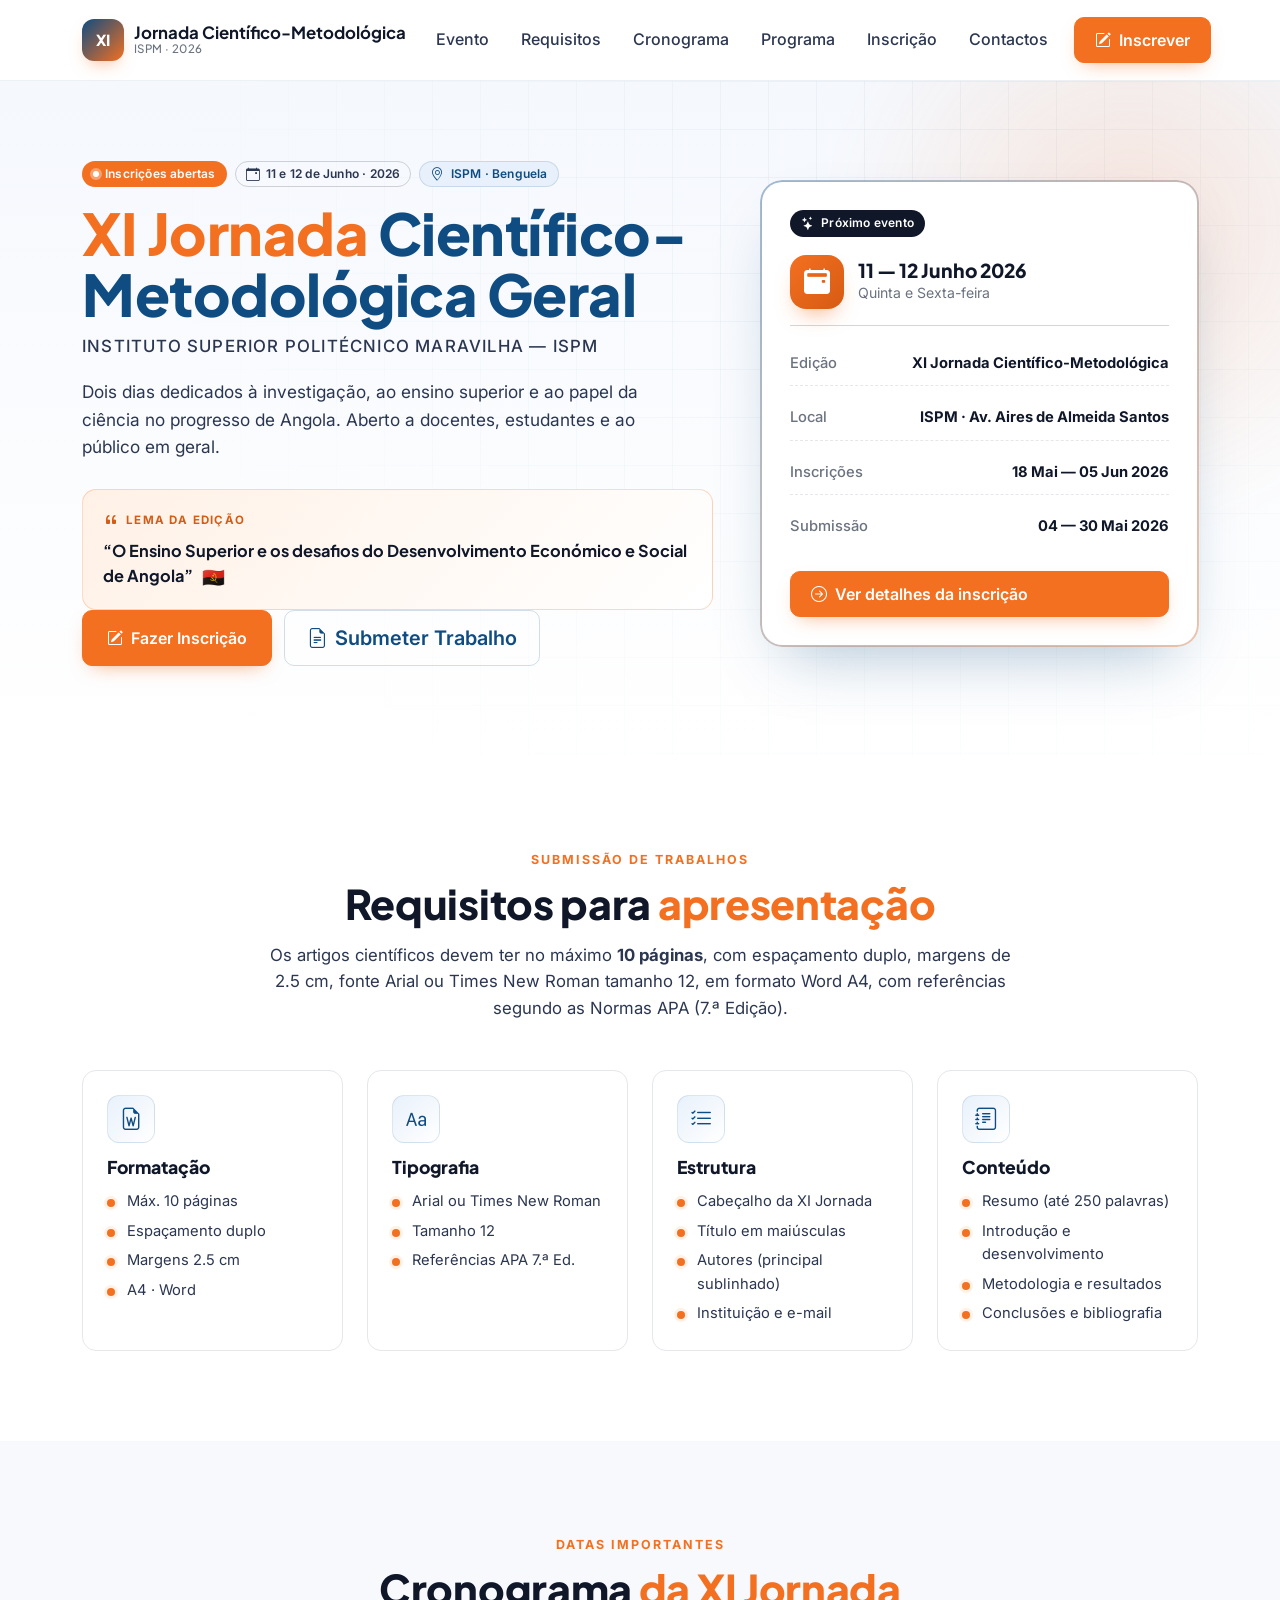
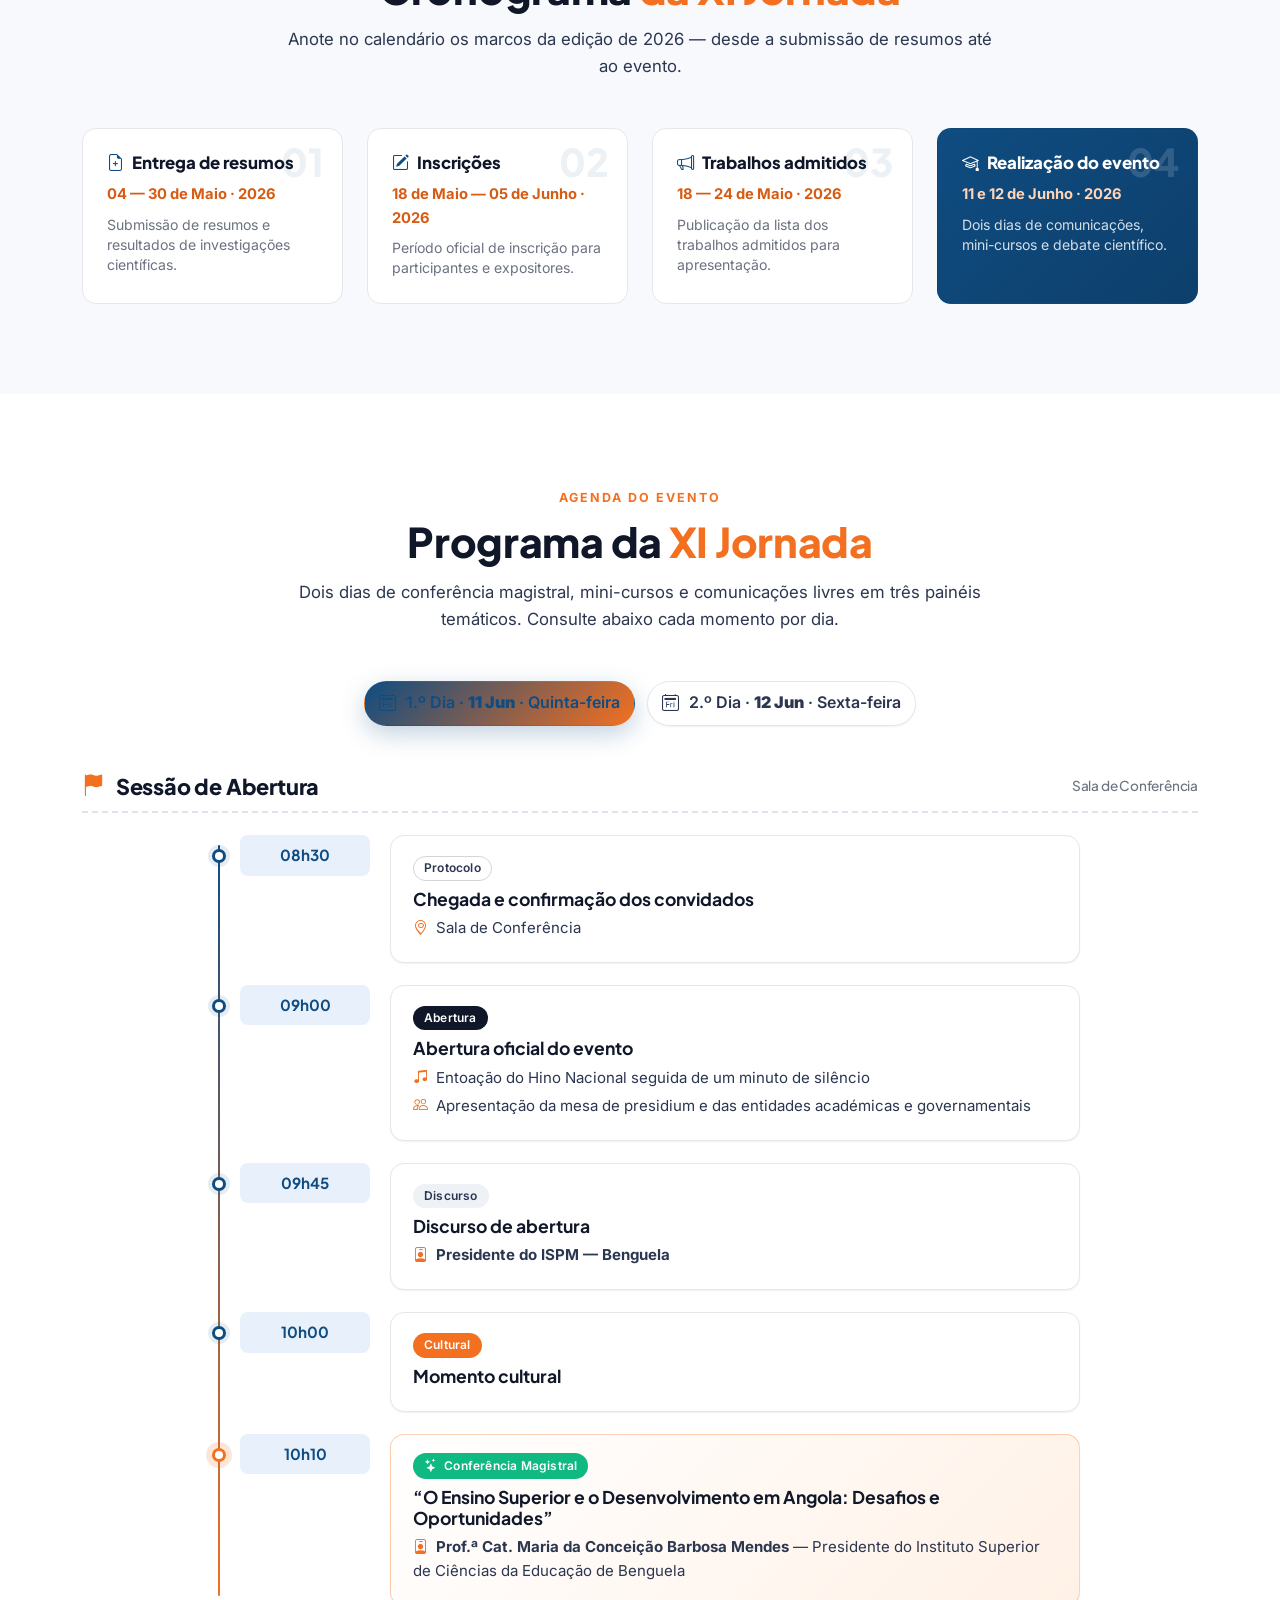
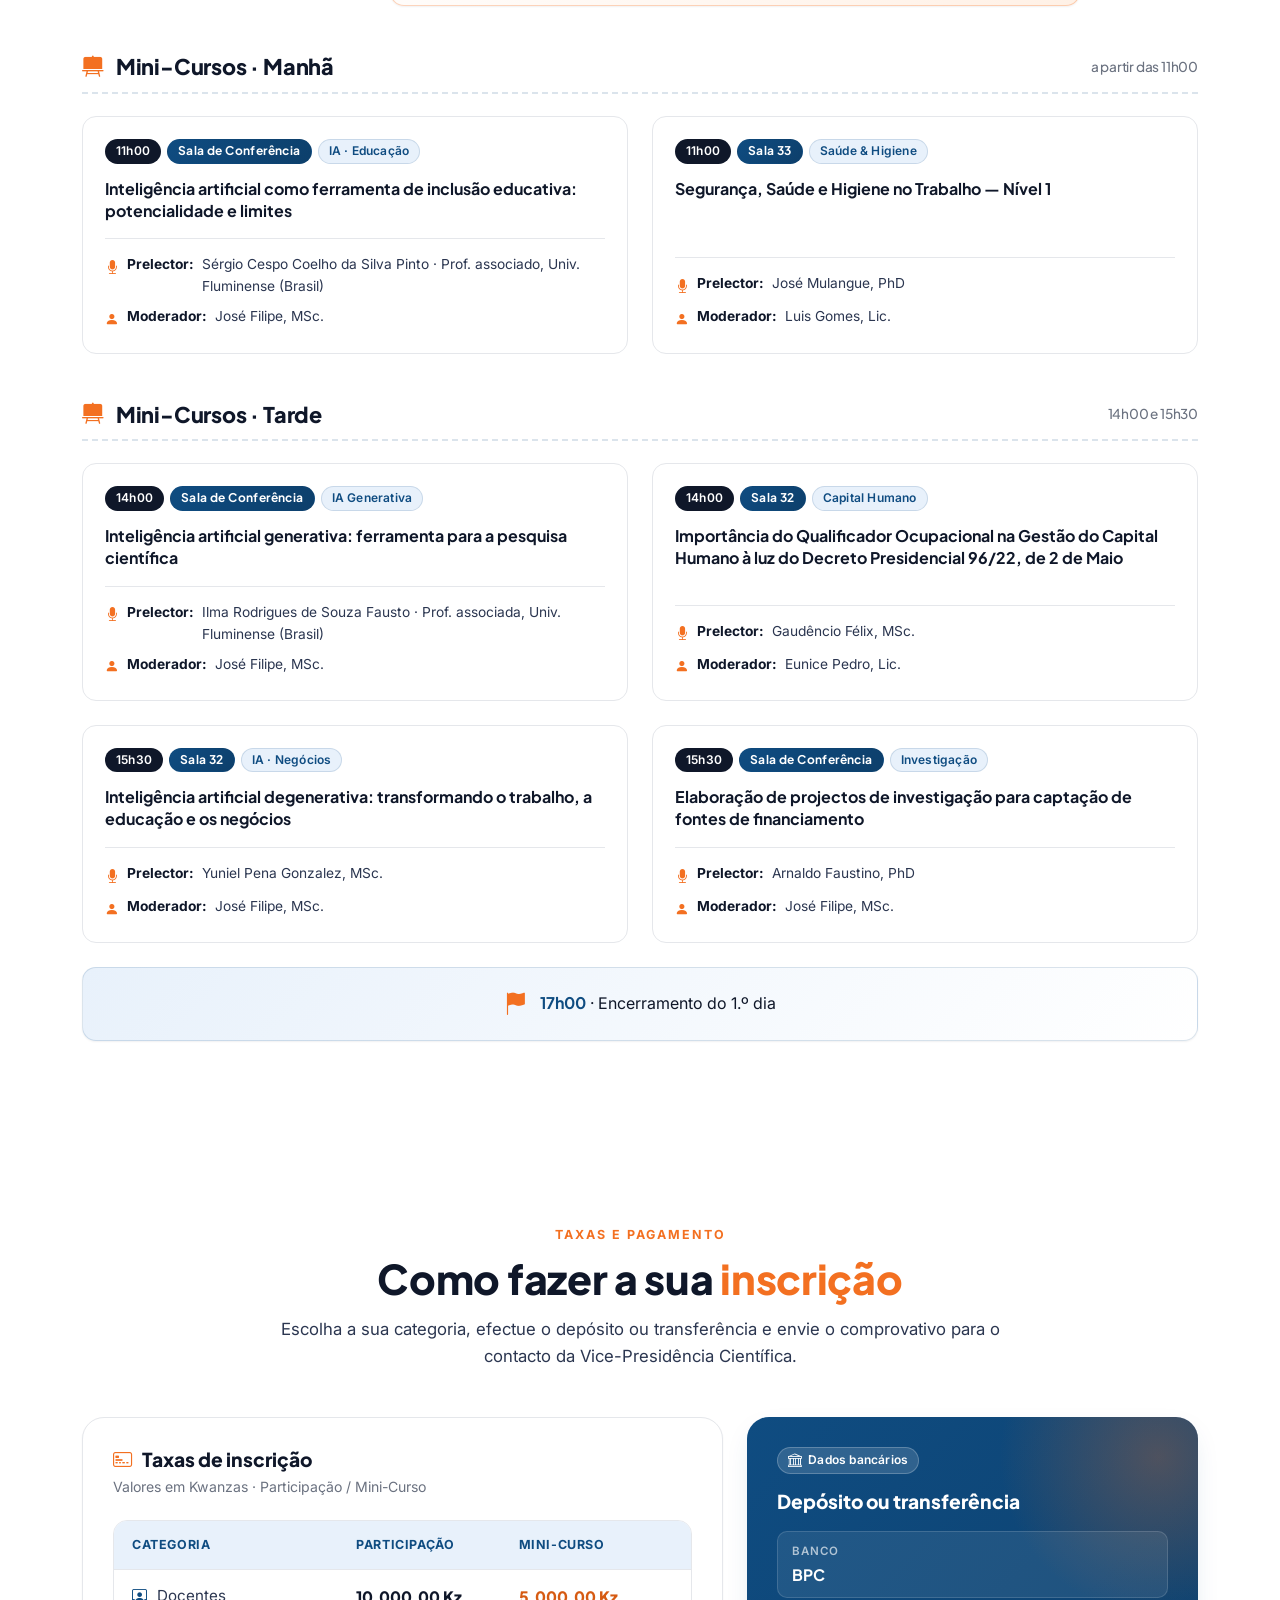
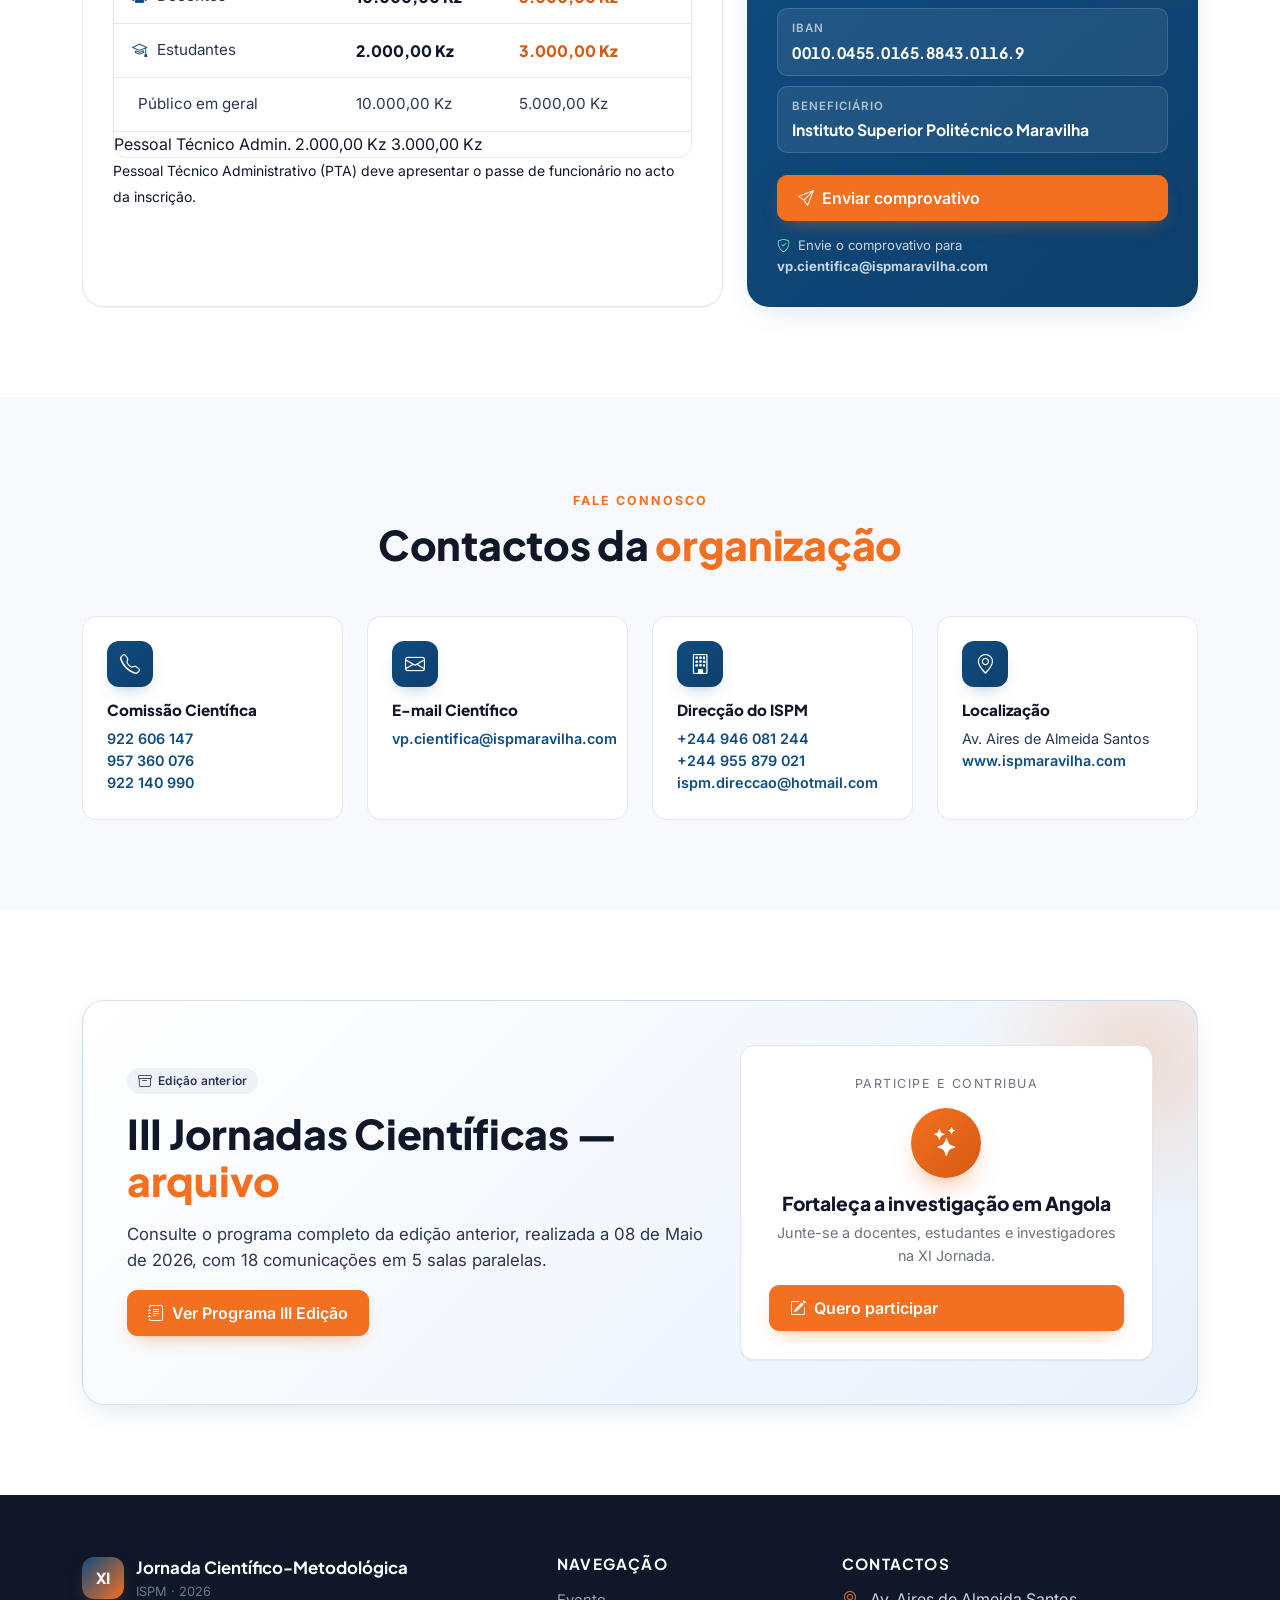
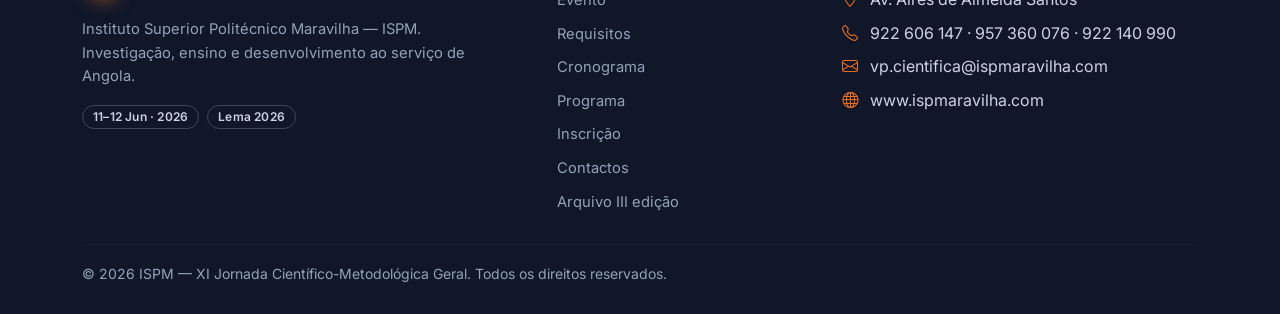
==== commit 371667b9: "refactor: ajuste geral feito" ====
--- a/index.html
+++ b/index.html
@@ -902,15 +902,19 @@
                   <span class="fees-amount fees-amount-alt">3.000,00 Kz</span>
                 </div>
                 <div class="fees-row">
-                  <span><i class="bi bi-people"></i> Público em geral</span>
-                  <span class="fees-amount">10.000,00 Kz</span>
-                  <span class="fees-amount fees-amount-alt">5.000,00 Kz</span>
-                </div>
-              </div>
-
-              <small class="fees-foot">
-                <i class="bi bi-info-circle"></i> A categoria “Público em geral”
-                aplica-se a participantes não docentes.
+                  <span><i class=”bi bi-people”></i> Público em geral</span>
+                  <span class=”fees-amount”>10.000,00 Kz</span>
+                  <span class=”fees-amount fees-amount-alt”>5.000,00 Kz</span>
+                </div>
+                <div class=”fees-row”>
+                  <span><i class=”bi bi-person-badge”></i> Pessoal Técnico Admin.</span>
+                  <span class=”fees-amount”>2.000,00 Kz</span>
+                  <span class=”fees-amount fees-amount-alt”>3.000,00 Kz</span>
+                </div>
+              </div>
+
+              <small class=”fees-foot”>
+                <i class=”bi bi-info-circle”></i> Pessoal Técnico Administrativo (PTA) deve apresentar o passe de funcionário no acto da inscrição.
               </small>
             </div>
           </div>
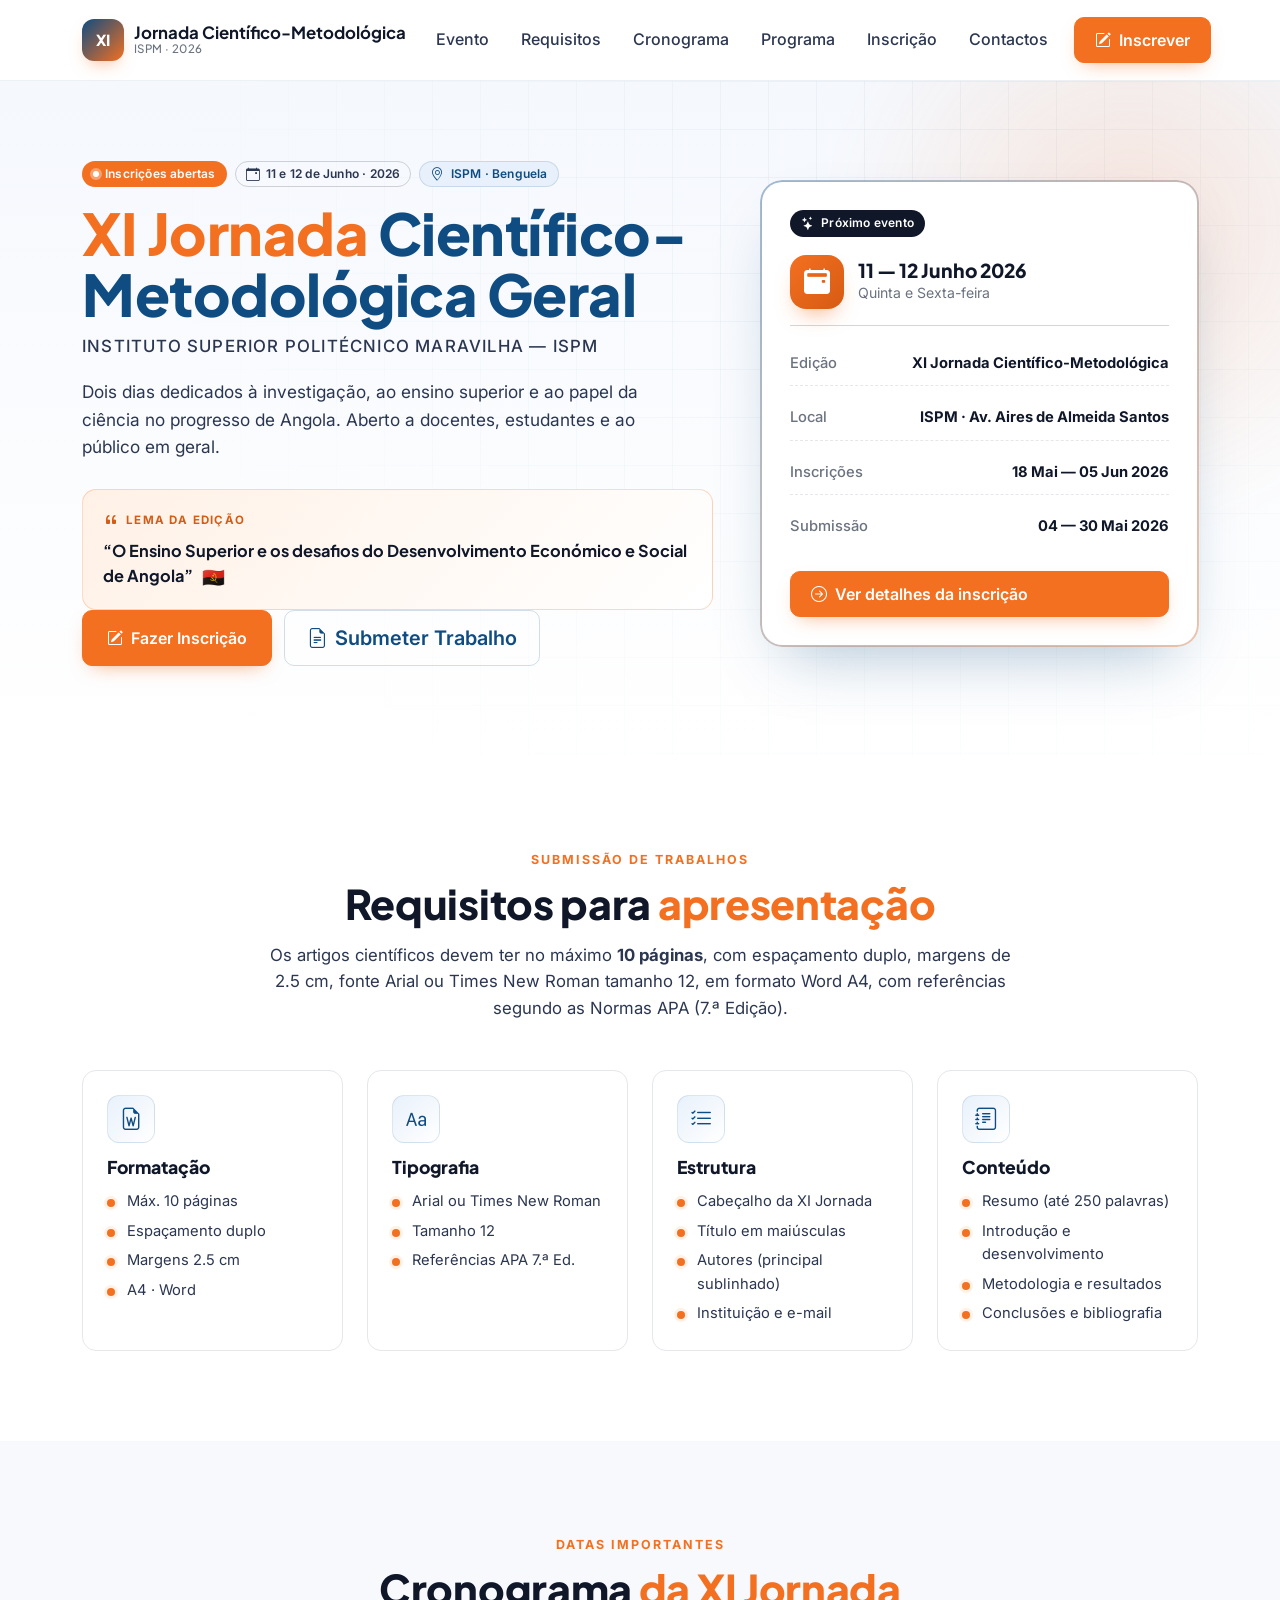
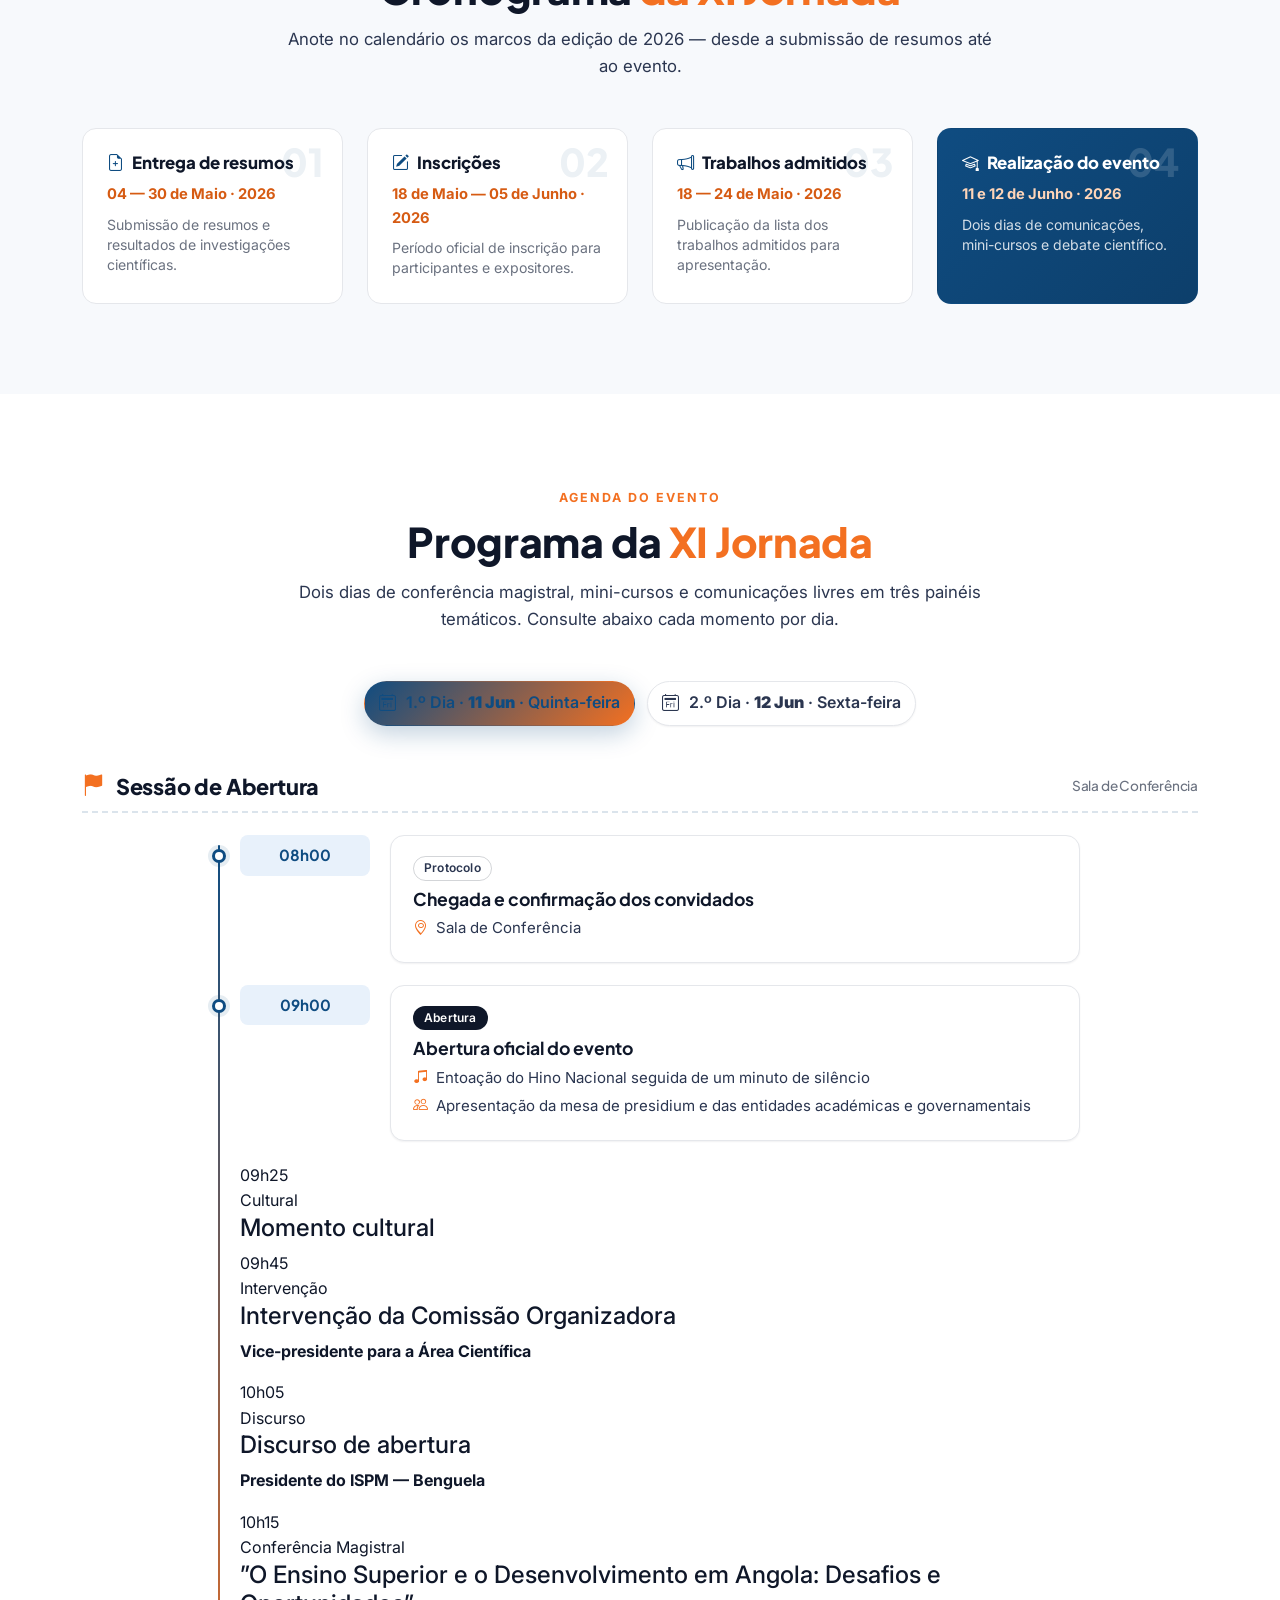
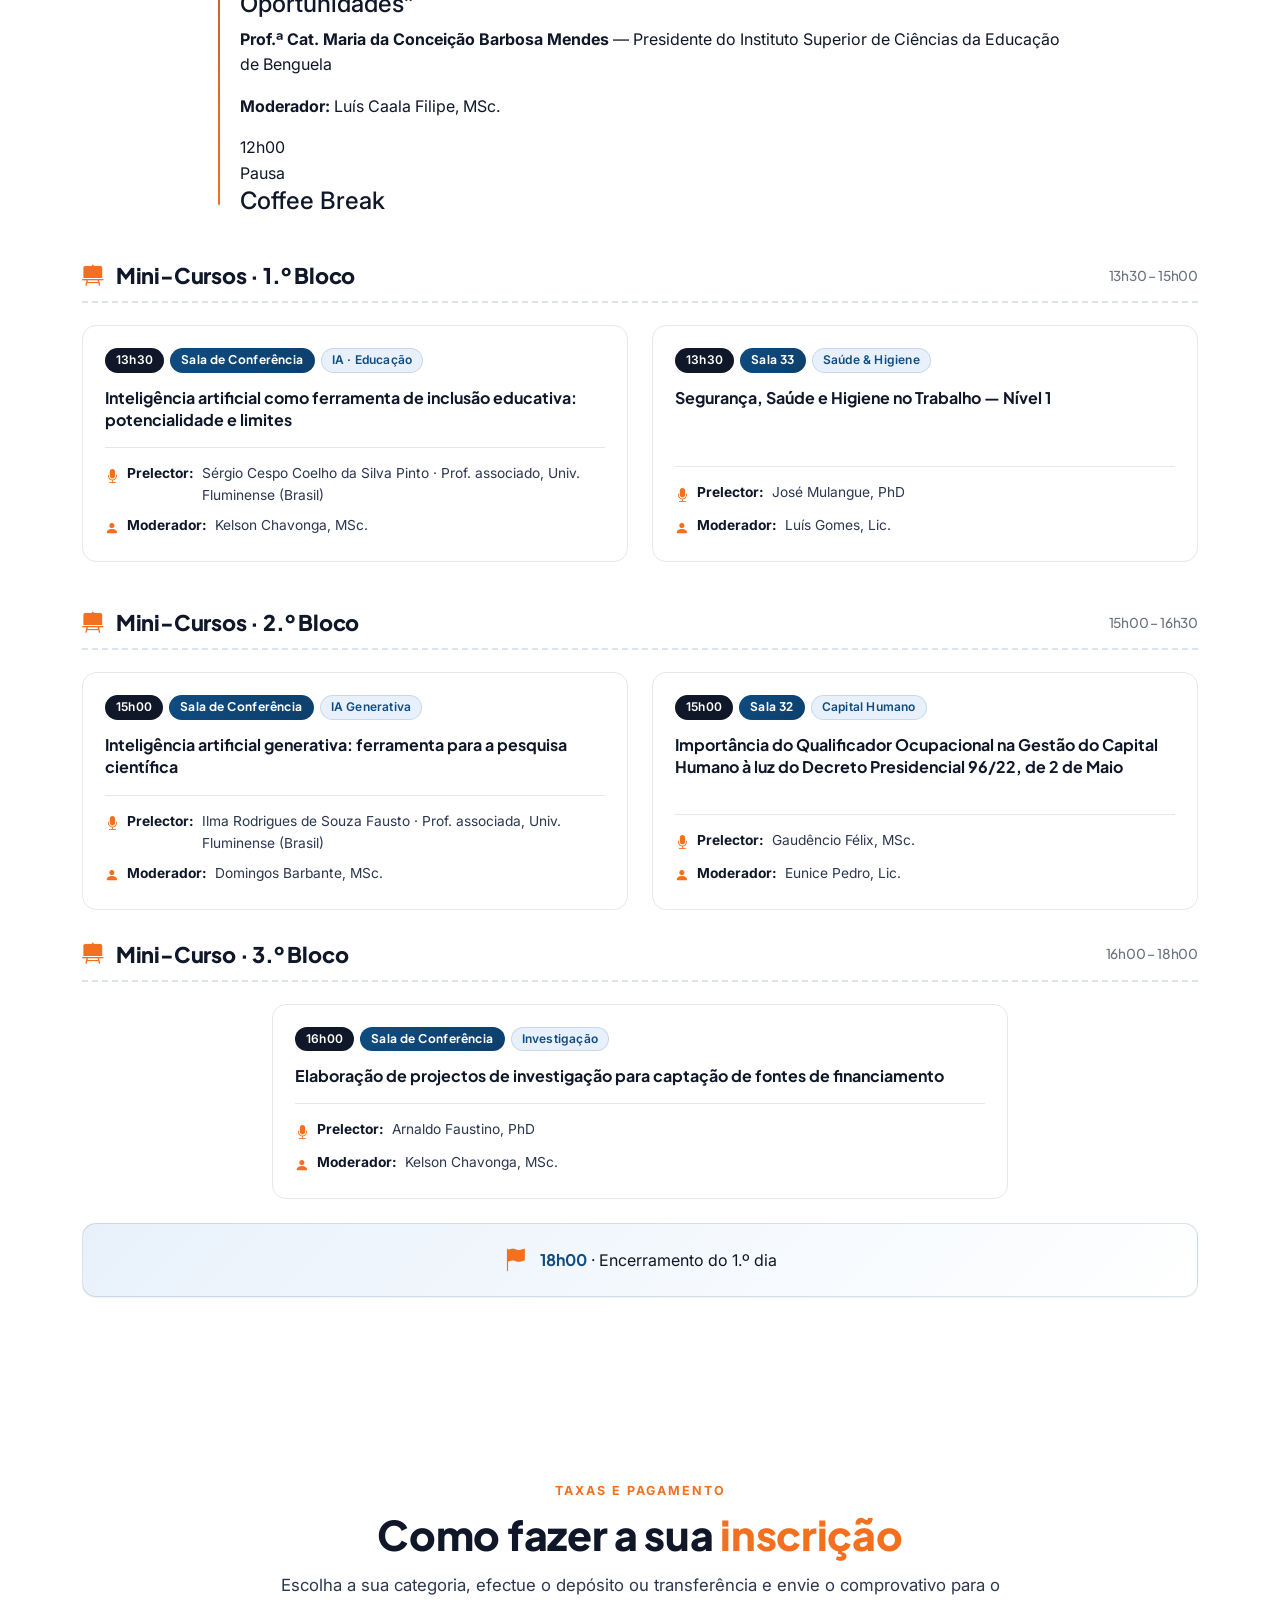
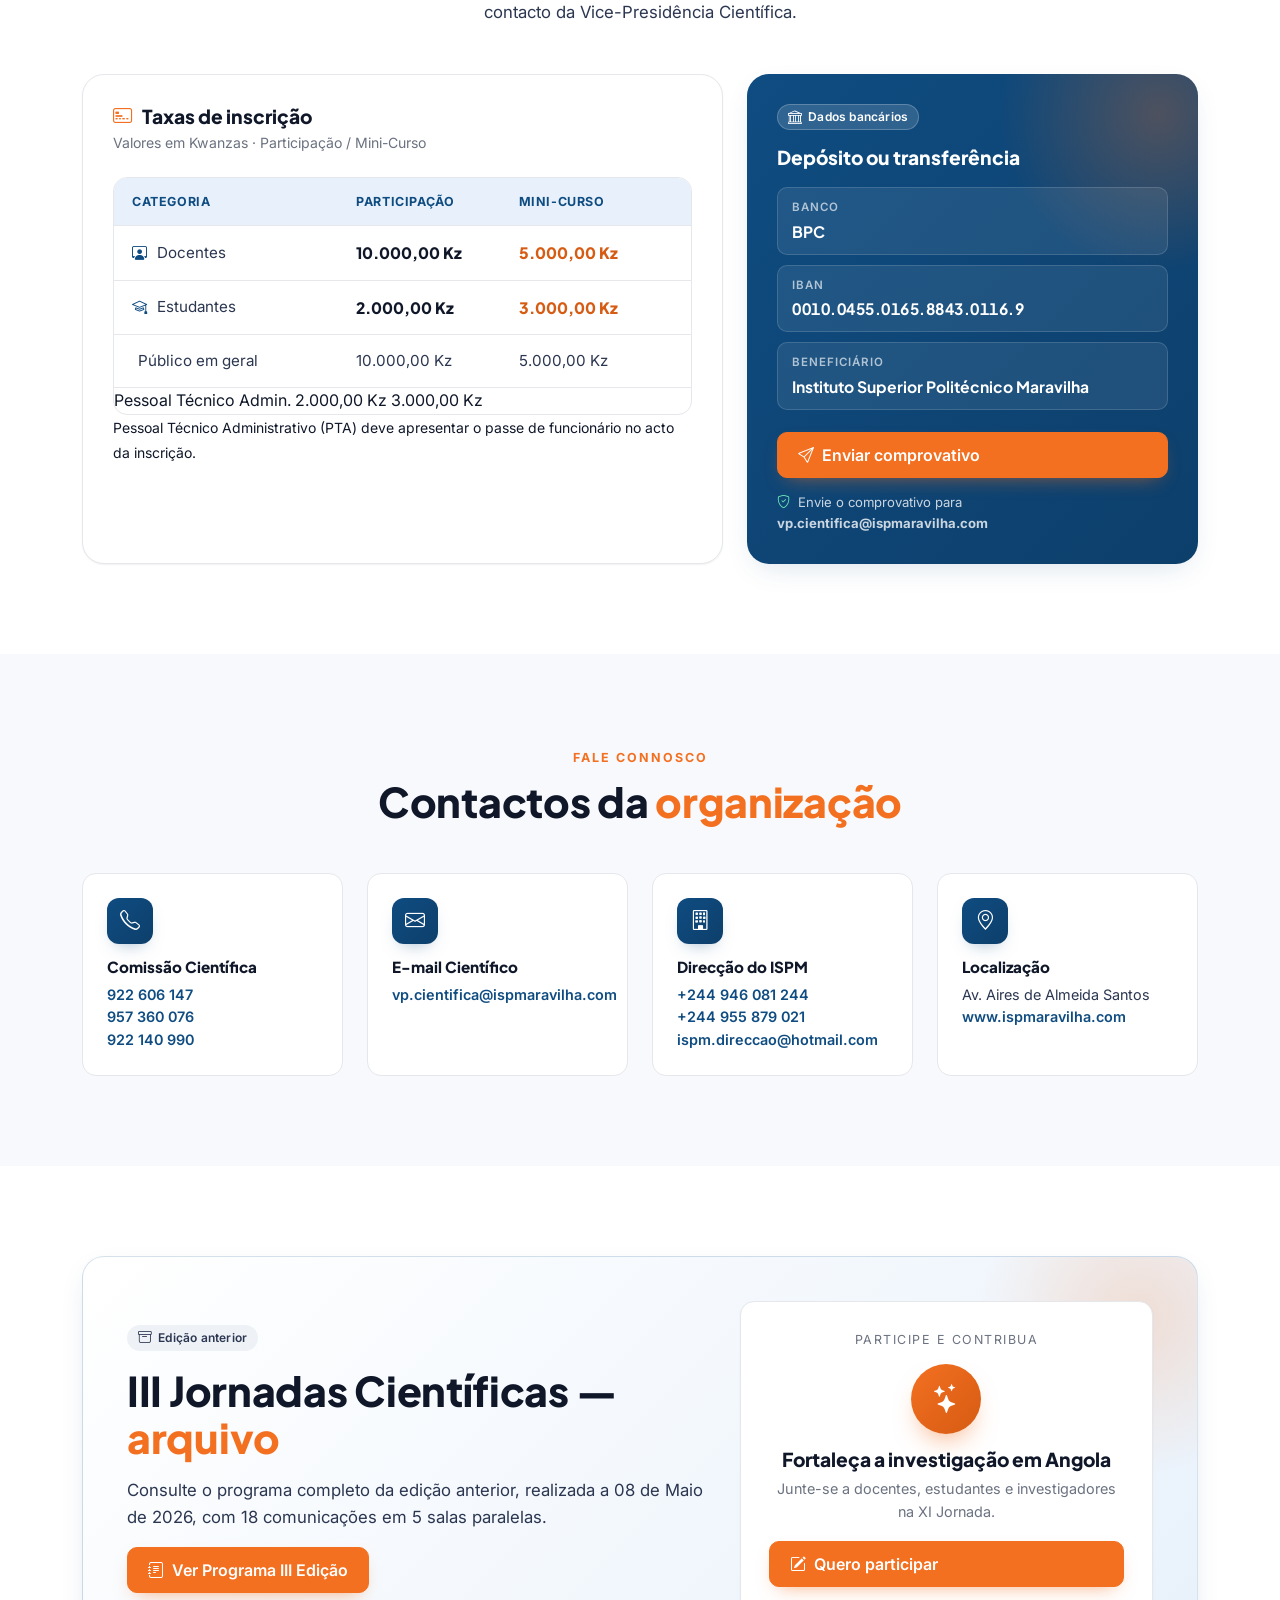
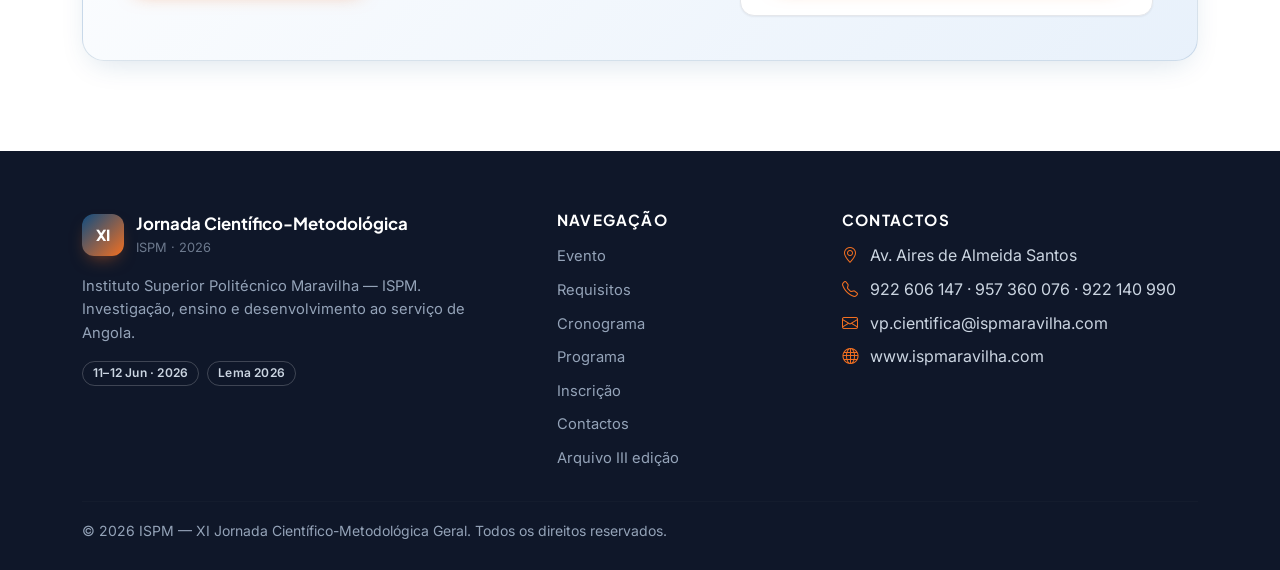
==== commit 26e9e838: "refactor: ajuste no programa" ====
--- a/index.html
+++ b/index.html
@@ -326,7 +326,7 @@
 
             <div class="timeline mb-5">
               <div class="timeline-item">
-                <div class="timeline-time">08h30</div>
+                <div class="timeline-time">08h00</div>
                 <div class="timeline-card">
                   <span class="hbui-badge hbui-badge-outline">Protocolo</span>
                   <h4>Chegada e confirmação dos convidados</h4>
@@ -344,49 +344,67 @@
                 </div>
               </div>
 
-              <div class="timeline-item">
-                <div class="timeline-time">09h45</div>
-                <div class="timeline-card">
-                  <span class="hbui-badge hbui-badge-secondary">Discurso</span>
+              <div class=”timeline-item”>
+                <div class=”timeline-time”>09h25</div>
+                <div class=”timeline-card”>
+                  <span class=”hbui-badge hbui-badge-warning”>Cultural</span>
+                  <h4>Momento cultural</h4>
+                </div>
+              </div>
+
+              <div class=”timeline-item”>
+                <div class=”timeline-time”>09h45</div>
+                <div class=”timeline-card”>
+                  <span class=”hbui-badge hbui-badge-secondary”>Intervenção</span>
+                  <h4>Intervenção da Comissão Organizadora</h4>
+                  <p><i class=”bi bi-person-badge”></i> <strong>Vice-presidente para a Área Científica</strong></p>
+                </div>
+              </div>
+
+              <div class=”timeline-item”>
+                <div class=”timeline-time”>10h05</div>
+                <div class=”timeline-card”>
+                  <span class=”hbui-badge hbui-badge-secondary”>Discurso</span>
                   <h4>Discurso de abertura</h4>
-                  <p><i class="bi bi-person-badge"></i> <strong>Presidente do ISPM — Benguela</strong></p>
-                </div>
-              </div>
-
-              <div class="timeline-item">
-                <div class="timeline-time">10h00</div>
-                <div class="timeline-card">
-                  <span class="hbui-badge hbui-badge-warning">Cultural</span>
-                  <h4>Momento cultural</h4>
-                </div>
-              </div>
-
-              <div class="timeline-item highlight">
-                <div class="timeline-time">10h10</div>
-                <div class="timeline-card">
-                  <span class="hbui-badge hbui-badge-success">
-                    <i class="bi bi-stars"></i> Conferência Magistral
+                  <p><i class=”bi bi-person-badge”></i> <strong>Presidente do ISPM — Benguela</strong></p>
+                </div>
+              </div>
+
+              <div class=”timeline-item highlight”>
+                <div class=”timeline-time”>10h15</div>
+                <div class=”timeline-card”>
+                  <span class=”hbui-badge hbui-badge-success”>
+                    <i class=”bi bi-stars”></i> Conferência Magistral
                   </span>
-                  <h4>“O Ensino Superior e o Desenvolvimento em Angola: Desafios e Oportunidades”</h4>
+                  <h4>”O Ensino Superior e o Desenvolvimento em Angola: Desafios e Oportunidades”</h4>
                   <p>
-                    <i class="bi bi-person-badge"></i>
+                    <i class=”bi bi-person-badge”></i>
                     <strong>Prof.ª Cat. Maria da Conceição Barbosa Mendes</strong> —
                     Presidente do Instituto Superior de Ciências da Educação de Benguela
                   </p>
+                  <p><i class=”bi bi-person-fill”></i> <strong>Moderador:</strong> Luís Caala Filipe, MSc.</p>
+                </div>
+              </div>
+
+              <div class=”timeline-item”>
+                <div class=”timeline-time”>12h00</div>
+                <div class=”timeline-card”>
+                  <span class=”hbui-badge hbui-badge-outline”>Pausa</span>
+                  <h4>Coffee Break</h4>
                 </div>
               </div>
             </div>
 
             <h3 class="prog-block-title">
-              <i class="bi bi-easel2-fill"></i> Mini-Cursos · Manhã
-              <small>a partir das 11h00</small>
+              <i class="bi bi-easel2-fill"></i> Mini-Cursos · 1.º Bloco
+              <small>13h30 – 15h00</small>
             </h3>
 
             <div class="row g-4 mb-5">
               <div class="col-lg-6">
                 <article class="talk-card">
                   <header>
-                    <span class="hbui-badge hbui-badge-default">11h00</span>
+                    <span class="hbui-badge hbui-badge-default">13h30</span>
                     <span class="hbui-badge hbui-badge-room">Sala de Conferência</span>
                     <span class="hbui-badge hbui-badge-outline-soft">IA · Educação</span>
                   </header>
@@ -395,7 +413,7 @@
                   </h4>
                   <ul class="talk-meta">
                     <li><i class="bi bi-mic-fill"></i> <strong>Prelector:</strong> Sérgio Cespo Coelho da Silva Pinto · Prof. associado, Univ. Fluminense (Brasil)</li>
-                    <li><i class="bi bi-person-fill"></i> <strong>Moderador:</strong> José Filipe, MSc.</li>
+                    <li><i class="bi bi-person-fill"></i> <strong>Moderador:</strong> Kelson Chavonga, MSc.</li>
                   </ul>
                 </article>
               </div>
@@ -403,7 +421,7 @@
               <div class="col-lg-6">
                 <article class="talk-card">
                   <header>
-                    <span class="hbui-badge hbui-badge-default">11h00</span>
+                    <span class="hbui-badge hbui-badge-default">13h30</span>
                     <span class="hbui-badge hbui-badge-room">Sala 33</span>
                     <span class="hbui-badge hbui-badge-outline-soft">Saúde & Higiene</span>
                   </header>
@@ -412,22 +430,22 @@
                   </h4>
                   <ul class="talk-meta">
                     <li><i class="bi bi-mic-fill"></i> <strong>Prelector:</strong> José Mulangue, PhD</li>
-                    <li><i class="bi bi-person-fill"></i> <strong>Moderador:</strong> Luis Gomes, Lic.</li>
+                    <li><i class="bi bi-person-fill"></i> <strong>Moderador:</strong> Luís Gomes, Lic.</li>
                   </ul>
                 </article>
               </div>
             </div>
 
             <h3 class="prog-block-title">
-              <i class="bi bi-easel2-fill"></i> Mini-Cursos · Tarde
-              <small>14h00 e 15h30</small>
+              <i class="bi bi-easel2-fill"></i> Mini-Cursos · 2.º Bloco
+              <small>15h00 – 16h30</small>
             </h3>
 
             <div class="row g-4 mb-4">
               <div class="col-lg-6">
                 <article class="talk-card">
                   <header>
-                    <span class="hbui-badge hbui-badge-default">14h00</span>
+                    <span class="hbui-badge hbui-badge-default">15h00</span>
                     <span class="hbui-badge hbui-badge-room">Sala de Conferência</span>
                     <span class="hbui-badge hbui-badge-outline-soft">IA Generativa</span>
                   </header>
@@ -436,7 +454,7 @@
                   </h4>
                   <ul class="talk-meta">
                     <li><i class="bi bi-mic-fill"></i> <strong>Prelector:</strong> Ilma Rodrigues de Souza Fausto · Prof. associada, Univ. Fluminense (Brasil)</li>
-                    <li><i class="bi bi-person-fill"></i> <strong>Moderador:</strong> José Filipe, MSc.</li>
+                    <li><i class="bi bi-person-fill"></i> <strong>Moderador:</strong> Domingos Barbante, MSc.</li>
                   </ul>
                 </article>
               </div>
@@ -444,7 +462,7 @@
               <div class="col-lg-6">
                 <article class="talk-card">
                   <header>
-                    <span class="hbui-badge hbui-badge-default">14h00</span>
+                    <span class="hbui-badge hbui-badge-default">15h00</span>
                     <span class="hbui-badge hbui-badge-room">Sala 32</span>
                     <span class="hbui-badge hbui-badge-outline-soft">Capital Humano</span>
                   </header>
@@ -457,28 +475,18 @@
                   </ul>
                 </article>
               </div>
-
-              <div class="col-lg-6">
+            </div>
+
+            <h3 class="prog-block-title">
+              <i class="bi bi-easel2-fill"></i> Mini-Curso · 3.º Bloco
+              <small>16h00 – 18h00</small>
+            </h3>
+
+            <div class="row g-4 mb-4">
+              <div class="col-lg-8 mx-auto">
                 <article class="talk-card">
                   <header>
-                    <span class="hbui-badge hbui-badge-default">15h30</span>
-                    <span class="hbui-badge hbui-badge-room">Sala 32</span>
-                    <span class="hbui-badge hbui-badge-outline-soft">IA · Negócios</span>
-                  </header>
-                  <h4 class="talk-title">
-                    Inteligência artificial degenerativa: transformando o trabalho, a educação e os negócios
-                  </h4>
-                  <ul class="talk-meta">
-                    <li><i class="bi bi-mic-fill"></i> <strong>Prelector:</strong> Yuniel Pena Gonzalez, MSc.</li>
-                    <li><i class="bi bi-person-fill"></i> <strong>Moderador:</strong> José Filipe, MSc.</li>
-                  </ul>
-                </article>
-              </div>
-
-              <div class="col-lg-6">
-                <article class="talk-card">
-                  <header>
-                    <span class="hbui-badge hbui-badge-default">15h30</span>
+                    <span class="hbui-badge hbui-badge-default">16h00</span>
                     <span class="hbui-badge hbui-badge-room">Sala de Conferência</span>
                     <span class="hbui-badge hbui-badge-outline-soft">Investigação</span>
                   </header>
@@ -487,7 +495,7 @@
                   </h4>
                   <ul class="talk-meta">
                     <li><i class="bi bi-mic-fill"></i> <strong>Prelector:</strong> Arnaldo Faustino, PhD</li>
-                    <li><i class="bi bi-person-fill"></i> <strong>Moderador:</strong> José Filipe, MSc.</li>
+                    <li><i class="bi bi-person-fill"></i> <strong>Moderador:</strong> Kelson Chavonga, MSc.</li>
                   </ul>
                 </article>
               </div>
@@ -495,7 +503,7 @@
 
             <div class="prog-closing">
               <i class="bi bi-flag-fill"></i>
-              <span><strong>17h00</strong> · Encerramento do 1.º dia</span>
+              <span><strong>18h00</strong> · Encerramento do 1.º dia</span>
             </div>
           </div>
 
@@ -503,15 +511,15 @@
           <div class="tab-pane fade" id="dia2" role="tabpanel">
 
             <h3 class="prog-block-title">
-              <i class="bi bi-easel2-fill"></i> Mini-Curso de Abertura
-              <small>09h00 · Sala de Conferência</small>
+              <i class="bi bi-easel2-fill"></i> Mini-Cursos de Abertura
+              <small>08h30 – 11h30</small>
             </h3>
 
             <div class="row g-4 mb-5">
-              <div class="col-lg-8 mx-auto">
+              <div class="col-lg-6">
                 <article class="talk-card">
                   <header>
-                    <span class="hbui-badge hbui-badge-default">09h00</span>
+                    <span class="hbui-badge hbui-badge-default">08h30</span>
                     <span class="hbui-badge hbui-badge-room">Sala de Conferência</span>
                     <span class="hbui-badge hbui-badge-outline-soft">Educação Inclusiva</span>
                   </header>
@@ -520,7 +528,24 @@
                   </h4>
                   <ul class="talk-meta">
                     <li><i class="bi bi-mic-fill"></i> <strong>Prelectora:</strong> Ruth Mariani Braz · Prof. associada, Univ. Fluminense (Brasil)</li>
-                    <li><i class="bi bi-person-fill"></i> <strong>Moderador:</strong> José Filipe, MSc.</li>
+                    <li><i class="bi bi-person-fill"></i> <strong>Moderadora:</strong> Iracelma Simão Neto Afonso, MSc.</li>
+                  </ul>
+                </article>
+              </div>
+
+              <div class="col-lg-6">
+                <article class="talk-card">
+                  <header>
+                    <span class="hbui-badge hbui-badge-default">10h00</span>
+                    <span class="hbui-badge hbui-badge-room">Sala 33</span>
+                    <span class="hbui-badge hbui-badge-outline-soft">Avaliação Institucional</span>
+                  </header>
+                  <h4 class="talk-title">
+                    A Avaliação Institucional: Desafios para a Melhoria da Qualidade do Desempenho do Instituto Superior Politécnico Maravilha
+                  </h4>
+                  <ul class="talk-meta">
+                    <li><i class="bi bi-mic-fill"></i> <strong>Prelector:</strong> Justo Che Soler, PhD</li>
+                    <li><i class="bi bi-person-fill"></i> <strong>Moderador:</strong> Ernesto Kambuangue, Lic.</li>
                   </ul>
                 </article>
               </div>
@@ -529,7 +554,7 @@
             <div class="text-center mb-4">
               <span class="section-eyebrow">Comunicações Livres</span>
               <h3 class="prog-section-title">
-                Três painéis temáticos em <span class="text-accent">paralelo</span>
+                Quatro salas em <span class="text-accent">paralelo</span>
               </h3>
             </div>
 
@@ -547,7 +572,23 @@
                 <div class="col-md-6 col-xl-4">
                   <article class="talk-card">
                     <header>
-                      <span class="hbui-badge hbui-badge-default">11h00</span>
+                      <span class="hbui-badge hbui-badge-default">12h00</span>
+                      <span class="hbui-badge hbui-badge-outline-soft">Turismo & Segurança</span>
+                    </header>
+                    <h4 class="talk-title">
+                      As percepções sobre segurança e impacto no desenvolvimento do turismo em Angola: visão, análise de percepção e proposta de mitigação
+                    </h4>
+                    <ul class="talk-meta">
+                      <li><i class="bi bi-mic-fill"></i> <strong>Prelector:</strong> José Januário, PhD</li>
+                      <li><i class="bi bi-person-fill"></i> <strong>Moderador:</strong> Vlade Marcial Tchiponda, MSc.</li>
+                    </ul>
+                  </article>
+                </div>
+
+                <div class="col-md-6 col-xl-4">
+                  <article class="talk-card">
+                    <header>
+                      <span class="hbui-badge hbui-badge-default">12h20</span>
                       <span class="hbui-badge hbui-badge-outline-soft">Segurança Informática</span>
                     </header>
                     <h4 class="talk-title">
@@ -555,15 +596,15 @@
                     </h4>
                     <ul class="talk-meta">
                       <li><i class="bi bi-mic-fill"></i> <strong>Prelector:</strong> Jeremias Kabaco, Lic.</li>
-                      <li><i class="bi bi-person-fill"></i> <strong>Moderador:</strong> Milton Sessa, Lic.</li>
-                    </ul>
-                  </article>
-                </div>
-
-                <div class="col-md-6 col-xl-4">
-                  <article class="talk-card">
-                    <header>
-                      <span class="hbui-badge hbui-badge-default">11h20</span>
+                      <li><i class="bi bi-person-fill"></i> <strong>Moderador:</strong> Vlade Marcial Tchiponda, MSc.</li>
+                    </ul>
+                  </article>
+                </div>
+
+                <div class="col-md-6 col-xl-4">
+                  <article class="talk-card">
+                    <header>
+                      <span class="hbui-badge hbui-badge-default">12h40</span>
                       <span class="hbui-badge hbui-badge-outline-soft">Cultura Organizacional</span>
                     </header>
                     <h4 class="talk-title">
@@ -571,15 +612,15 @@
                     </h4>
                     <ul class="talk-meta">
                       <li><i class="bi bi-mic-fill"></i> <strong>Prelector:</strong> Agnaldo Gaspar, MSc.</li>
-                      <li><i class="bi bi-person-fill"></i> <strong>Moderadora:</strong> Teresa Bamo, Lic.</li>
-                    </ul>
-                  </article>
-                </div>
-
-                <div class="col-md-6 col-xl-4">
-                  <article class="talk-card">
-                    <header>
-                      <span class="hbui-badge hbui-badge-default">11h40</span>
+                      <li><i class="bi bi-person-fill"></i> <strong>Moderador:</strong> Vlade Marcial Tchiponda, MSc.</li>
+                    </ul>
+                  </article>
+                </div>
+
+                <div class="col-md-6 col-xl-4">
+                  <article class="talk-card">
+                    <header>
+                      <span class="hbui-badge hbui-badge-default">13h00</span>
                       <span class="hbui-badge hbui-badge-outline-soft">Propriedade Intelectual</span>
                     </header>
                     <h4 class="talk-title">
@@ -587,7 +628,55 @@
                     </h4>
                     <ul class="talk-meta">
                       <li><i class="bi bi-mic-fill"></i> <strong>Prelector:</strong> Dilson Cupenala, Lic.</li>
-                      <li><i class="bi bi-person-fill"></i> <strong>Moderadora:</strong> Miracelma Barroso, Lic.</li>
+                      <li><i class="bi bi-person-fill"></i> <strong>Moderador:</strong> Vlade Marcial Tchiponda, MSc.</li>
+                    </ul>
+                  </article>
+                </div>
+
+                <div class="col-md-6 col-xl-4">
+                  <article class="talk-card">
+                    <header>
+                      <span class="hbui-badge hbui-badge-default">13h20</span>
+                      <span class="hbui-badge hbui-badge-outline-soft">Agro-Indústria</span>
+                    </header>
+                    <h4 class="talk-title">
+                      Estudo para implementação com foco em confinamento bovino na Província de Benguela
+                    </h4>
+                    <ul class="talk-meta">
+                      <li><i class="bi bi-mic-fill"></i> <strong>Prelector:</strong> Gamaliel Domingos, Estudante</li>
+                      <li><i class="bi bi-person-fill"></i> <strong>Moderador:</strong> Vlade Marcial Tchiponda, MSc.</li>
+                    </ul>
+                  </article>
+                </div>
+
+                <div class="col-md-6 col-xl-4">
+                  <article class="talk-card">
+                    <header>
+                      <span class="hbui-badge hbui-badge-default">13h40</span>
+                      <span class="hbui-badge hbui-badge-outline-soft">Empreendedorismo</span>
+                    </header>
+                    <h4 class="talk-title">
+                      O empreendedorismo universitário como alternativa para o desenvolvimento económico do Município de Menongue, Província do Cubango — proposta a partir do ISPPM
+                    </h4>
+                    <ul class="talk-meta">
+                      <li><i class="bi bi-mic-fill"></i> <strong>Prelectores:</strong> Inovel Martines Varela, MSc. · Yensy Lazara Rodríguez Gonález, MSc. · Santa Caridad González Corrales, PhD</li>
+                      <li><i class="bi bi-person-fill"></i> <strong>Moderador:</strong> Vlade Marcial Tchiponda, MSc.</li>
+                    </ul>
+                  </article>
+                </div>
+
+                <div class="col-md-6 col-xl-4">
+                  <article class="talk-card">
+                    <header>
+                      <span class="hbui-badge hbui-badge-default">14h00</span>
+                      <span class="hbui-badge hbui-badge-outline-soft">Comunicação Corporativa</span>
+                    </header>
+                    <h4 class="talk-title">
+                      O papel da comunicação corporativa no fortalecimento da imagem empresarial: estudo interactivo com os colaboradores da empresa Tombosy Lda
+                    </h4>
+                    <ul class="talk-meta">
+                      <li><i class="bi bi-mic-fill"></i> <strong>Prelectora:</strong> Laurinda Chilombo Franco, Estudante</li>
+                      <li><i class="bi bi-person-fill"></i> <strong>Moderador:</strong> Vlade Marcial Tchiponda, MSc.</li>
                     </ul>
                   </article>
                 </div>
@@ -608,54 +697,6 @@
                 <div class="col-md-6 col-xl-4">
                   <article class="talk-card">
                     <header>
-                      <span class="hbui-badge hbui-badge-default">11h00</span>
-                      <span class="hbui-badge hbui-badge-outline-soft">Agro-Indústria</span>
-                    </header>
-                    <h4 class="talk-title">
-                      Frigorífico Agro-J, Lda: estudo para implementação com foco em confinamento bovino na Província de Benguela
-                    </h4>
-                    <ul class="talk-meta">
-                      <li><i class="bi bi-mic-fill"></i> <strong>Prelector:</strong> Gamaliel Domingos · Estudante</li>
-                      <li><i class="bi bi-person-fill"></i> <strong>Moderador:</strong> Clemente Luzolo, MSc.</li>
-                    </ul>
-                  </article>
-                </div>
-
-                <div class="col-md-6 col-xl-4">
-                  <article class="talk-card">
-                    <header>
-                      <span class="hbui-badge hbui-badge-default">11h20</span>
-                      <span class="hbui-badge hbui-badge-outline-soft">TIC & IA</span>
-                    </header>
-                    <h4 class="talk-title">
-                      Uso das TIC e IA nas organizações — o caso do software Primavera
-                    </h4>
-                    <ul class="talk-meta">
-                      <li><i class="bi bi-mic-fill"></i> <strong>Prelector:</strong> Nsimba Nsinge, Lic.</li>
-                      <li><i class="bi bi-person-fill"></i> <strong>Moderador:</strong> Eunice Pedro, Lic.</li>
-                    </ul>
-                  </article>
-                </div>
-
-                <div class="col-md-6 col-xl-4">
-                  <article class="talk-card">
-                    <header>
-                      <span class="hbui-badge hbui-badge-default">11h40</span>
-                      <span class="hbui-badge hbui-badge-outline-soft">Fintech</span>
-                    </header>
-                    <h4 class="talk-title">
-                      Digitalização dos sistemas de pagamento no Ensino Superior em Angola — abordagem baseada na plataforma INTELIZE
-                    </h4>
-                    <ul class="talk-meta">
-                      <li><i class="bi bi-mic-fill"></i> <strong>Prelector:</strong> Eduardo Cavungo, Lic.</li>
-                      <li><i class="bi bi-person-fill"></i> <strong>Moderador:</strong> Desidério Sessa, Lic.</li>
-                    </ul>
-                  </article>
-                </div>
-
-                <div class="col-md-6 col-xl-4">
-                  <article class="talk-card">
-                    <header>
                       <span class="hbui-badge hbui-badge-default">12h00</span>
                       <span class="hbui-badge hbui-badge-outline-soft">Automação</span>
                     </header>
@@ -663,8 +704,88 @@
                       Automação dos interruptores do Instituto Superior Politécnico Maravilha — Benguela
                     </h4>
                     <ul class="talk-meta">
-                      <li><i class="bi bi-mic-fill"></i> <strong>Prelector:</strong> Paulo Ricardo, Lic.</li>
-                      <li><i class="bi bi-person-fill"></i> <strong>Moderador:</strong> Honório Kuriaquita, MSc.</li>
+                      <li><i class="bi bi-mic-fill"></i> <strong>Prelector:</strong> Kizuva Tomas Garcia, Lic.</li>
+                      <li><i class="bi bi-person-fill"></i> <strong>Moderador:</strong> Miguel dos Santos, Lic.</li>
+                    </ul>
+                  </article>
+                </div>
+
+                <div class="col-md-6 col-xl-4">
+                  <article class="talk-card">
+                    <header>
+                      <span class="hbui-badge hbui-badge-default">12h20</span>
+                      <span class="hbui-badge hbui-badge-outline-soft">TIC & IA</span>
+                    </header>
+                    <h4 class="talk-title">
+                      Uso das TIC e IA nas organizações — o caso do software Primavera
+                    </h4>
+                    <ul class="talk-meta">
+                      <li><i class="bi bi-mic-fill"></i> <strong>Prelector:</strong> Nsimba Nsinge, Lic.</li>
+                      <li><i class="bi bi-person-fill"></i> <strong>Moderador:</strong> Miguel dos Santos, Lic.</li>
+                    </ul>
+                  </article>
+                </div>
+
+                <div class="col-md-6 col-xl-4">
+                  <article class="talk-card">
+                    <header>
+                      <span class="hbui-badge hbui-badge-default">12h40</span>
+                      <span class="hbui-badge hbui-badge-outline-soft">Gestão de Riscos</span>
+                    </header>
+                    <h4 class="talk-title">
+                      Utilização das TIC na gestão integral dos riscos de desastres
+                    </h4>
+                    <ul class="talk-meta">
+                      <li><i class="bi bi-mic-fill"></i> <strong>Prelector:</strong> Nilson Wahuluka · Palaça Cesar, MSc.</li>
+                      <li><i class="bi bi-person-fill"></i> <strong>Moderador:</strong> Miguel dos Santos, Lic.</li>
+                    </ul>
+                  </article>
+                </div>
+
+                <div class="col-md-6 col-xl-4">
+                  <article class="talk-card">
+                    <header>
+                      <span class="hbui-badge hbui-badge-default">13h00</span>
+                      <span class="hbui-badge hbui-badge-outline-soft">Transportes & Segurança</span>
+                    </header>
+                    <h4 class="talk-title">
+                      Desenvolvimento de uma plataforma de monitorização de segurança no transporte interprovincial de passageiros em Angola
+                    </h4>
+                    <ul class="talk-meta">
+                      <li><i class="bi bi-mic-fill"></i> <strong>Prelector:</strong> Nelson Augusto Japão, Estudante</li>
+                      <li><i class="bi bi-person-fill"></i> <strong>Moderador:</strong> Miguel dos Santos, Lic.</li>
+                    </ul>
+                  </article>
+                </div>
+
+                <div class="col-md-6 col-xl-4">
+                  <article class="talk-card">
+                    <header>
+                      <span class="hbui-badge hbui-badge-default">13h20</span>
+                      <span class="hbui-badge hbui-badge-outline-soft">Telecomunicações</span>
+                    </header>
+                    <h4 class="talk-title">
+                      O uso da tecnologia Power Line Communication (PLC) para transmissão de dados
+                    </h4>
+                    <ul class="talk-meta">
+                      <li><i class="bi bi-mic-fill"></i> <strong>Prelector:</strong> José Honório Alberto Curiaquita, MSc.</li>
+                      <li><i class="bi bi-person-fill"></i> <strong>Moderador:</strong> Miguel dos Santos, Lic.</li>
+                    </ul>
+                  </article>
+                </div>
+
+                <div class="col-md-6 col-xl-4">
+                  <article class="talk-card">
+                    <header>
+                      <span class="hbui-badge hbui-badge-default">13h40</span>
+                      <span class="hbui-badge hbui-badge-outline-soft">IA · Investigação</span>
+                    </header>
+                    <h4 class="talk-title">
+                      Uso da inteligência artificial no processo de investigação científica em estudantes do Curso de Comunicação Social do ISPPM
+                    </h4>
+                    <ul class="talk-meta">
+                      <li><i class="bi bi-mic-fill"></i> <strong>Prelectores:</strong> Yensy Lazara Rodríguez Gonález, MSc. · Inovel Martines Varela, MSc. · Santa Caridad González Corrales, PhD</li>
+                      <li><i class="bi bi-person-fill"></i> <strong>Moderador:</strong> Miguel dos Santos, Lic.</li>
                     </ul>
                   </article>
                 </div>
@@ -673,30 +794,14 @@
                   <article class="talk-card">
                     <header>
                       <span class="hbui-badge hbui-badge-default">14h00</span>
-                      <span class="hbui-badge hbui-badge-outline-soft">Aplicação Web</span>
-                    </header>
-                    <h4 class="talk-title">
-                      Aplicação web para avaliação de desempenho e qualidade docente no Instituto Superior Politécnico Maravilha
-                    </h4>
-                    <ul class="talk-meta">
-                      <li><i class="bi bi-mic-fill"></i> <strong>Prelector:</strong> Kisuva Garcia, Lic.</li>
-                      <li><i class="bi bi-person-fill"></i> <strong>Moderador:</strong> Santos Viana, Lic.</li>
-                    </ul>
-                  </article>
-                </div>
-
-                <div class="col-md-6 col-xl-4">
-                  <article class="talk-card">
-                    <header>
-                      <span class="hbui-badge hbui-badge-default">14h20</span>
-                      <span class="hbui-badge hbui-badge-outline-soft">IA · RH</span>
-                    </header>
-                    <h4 class="talk-title">
-                      A inteligência artificial no processo de recrutamento e selecção de pessoas
-                    </h4>
-                    <ul class="talk-meta">
-                      <li><i class="bi bi-mic-fill"></i> <strong>Prelector:</strong> Cairo Isaac · Estudante</li>
-                      <li><i class="bi bi-person-fill"></i> <strong>Moderador:</strong> Bregel Sachilunga, Lic.</li>
+                      <span class="hbui-badge hbui-badge-outline-soft">Acessibilidade Digital</span>
+                    </header>
+                    <h4 class="talk-title">
+                      VOVA: desenvolvimento de uma plataforma web progressiva de acessibilidade para a comunidade surda em Angola
+                    </h4>
+                    <ul class="talk-meta">
+                      <li><i class="bi bi-mic-fill"></i> <strong>Prelector:</strong> David Conga Matombe, MSc.</li>
+                      <li><i class="bi bi-person-fill"></i> <strong>Moderador:</strong> Miguel dos Santos, Lic.</li>
                     </ul>
                   </article>
                 </div>
@@ -717,39 +822,39 @@
                 <div class="col-md-6 col-xl-4">
                   <article class="talk-card">
                     <header>
-                      <span class="hbui-badge hbui-badge-default">11h00</span>
-                      <span class="hbui-badge hbui-badge-outline-soft">Gestão Pública</span>
-                    </header>
-                    <h4 class="talk-title">
-                      Modelos de gestão de pessoas por competências no sector público e implicações na valorização do capital humano — Direcção Municipal da Educação de Benguela (2022/2023)
-                    </h4>
-                    <ul class="talk-meta">
-                      <li><i class="bi bi-mic-fill"></i> <strong>Prelector:</strong> João Ivo Martins, MSc.</li>
-                      <li><i class="bi bi-person-fill"></i> <strong>Moderadora:</strong> Brigite Valasco, Lic.</li>
-                    </ul>
-                  </article>
-                </div>
-
-                <div class="col-md-6 col-xl-4">
-                  <article class="talk-card">
-                    <header>
-                      <span class="hbui-badge hbui-badge-default">11h20</span>
+                      <span class="hbui-badge hbui-badge-default">12h00</span>
                       <span class="hbui-badge hbui-badge-outline-soft">Governação</span>
                     </header>
                     <h4 class="talk-title">
-                      Governação e desenvolvimento do capital humano em Angola: desafios e perspectivas contemporâneas
-                    </h4>
-                    <ul class="talk-meta">
-                      <li><i class="bi bi-mic-fill"></i> <strong>Prelector:</strong> Kelsom Chivonga</li>
-                      <li><i class="bi bi-person-fill"></i> <strong>Moderadora:</strong> Brigite Valasco, Lic.</li>
-                    </ul>
-                  </article>
-                </div>
-
-                <div class="col-md-6 col-xl-4">
-                  <article class="talk-card">
-                    <header>
-                      <span class="hbui-badge hbui-badge-default">11h40</span>
+                      Governação e desenvolvimento do capital humano em Angola: desafios e perspectivas contemporâneas nos domínios da educação, ciência, tecnologia, saúde e bem-estar social
+                    </h4>
+                    <ul class="talk-meta">
+                      <li><i class="bi bi-mic-fill"></i> <strong>Prelector:</strong> Kelson Chavonga, MSc.</li>
+                      <li><i class="bi bi-person-fill"></i> <strong>Moderador:</strong> Orlando Alberto, MSc.</li>
+                    </ul>
+                  </article>
+                </div>
+
+                <div class="col-md-6 col-xl-4">
+                  <article class="talk-card">
+                    <header>
+                      <span class="hbui-badge hbui-badge-default">12h20</span>
+                      <span class="hbui-badge hbui-badge-outline-soft">História Local</span>
+                    </header>
+                    <h4 class="talk-title">
+                      O tratamento didáctico da história local de Benguela em vinculação com a história de Angola na formação profissional pedagógica: metodologia para a sua implementação
+                    </h4>
+                    <ul class="talk-meta">
+                      <li><i class="bi bi-mic-fill"></i> <strong>Prelector:</strong> Victor Saculanda, PhD</li>
+                      <li><i class="bi bi-person-fill"></i> <strong>Moderador:</strong> Orlando Alberto, MSc.</li>
+                    </ul>
+                  </article>
+                </div>
+
+                <div class="col-md-6 col-xl-4">
+                  <article class="talk-card">
+                    <header>
+                      <span class="hbui-badge hbui-badge-default">12h40</span>
                       <span class="hbui-badge hbui-badge-outline-soft">Fisioterapia</span>
                     </header>
                     <h4 class="talk-title">
@@ -757,23 +862,180 @@
                     </h4>
                     <ul class="talk-meta">
                       <li><i class="bi bi-mic-fill"></i> <strong>Prelectores:</strong> Victor Nungulu Pedro, Lic. · Joaquim Júnior, Lic. · Solva Haiquela, Lic.</li>
-                      <li><i class="bi bi-person-fill"></i> <strong>Moderadora:</strong> Brigite Valasco, Lic.</li>
-                    </ul>
-                  </article>
-                </div>
-
+                      <li><i class="bi bi-person-fill"></i> <strong>Moderador:</strong> Orlando Alberto, MSc.</li>
+                    </ul>
+                  </article>
+                </div>
+
+                <div class="col-md-6 col-xl-4">
+                  <article class="talk-card">
+                    <header>
+                      <span class="hbui-badge hbui-badge-default">13h00</span>
+                      <span class="hbui-badge hbui-badge-outline-soft">Metodologia</span>
+                    </header>
+                    <h4 class="talk-title">
+                      A interdisciplinaridade como experiência metodológica na aprendizagem das habilidades motoras básicas — Ginástica Básica
+                    </h4>
+                    <ul class="talk-meta">
+                      <li><i class="bi bi-mic-fill"></i> <strong>Prelectora:</strong> Maireylis Rabelo Valdivia, PhD</li>
+                      <li><i class="bi bi-person-fill"></i> <strong>Moderador:</strong> Orlando Alberto, MSc.</li>
+                    </ul>
+                  </article>
+                </div>
+
+                <div class="col-md-6 col-xl-4">
+                  <article class="talk-card">
+                    <header>
+                      <span class="hbui-badge hbui-badge-default">13h20</span>
+                      <span class="hbui-badge hbui-badge-outline-soft">Ética Académica</span>
+                    </header>
+                    <h4 class="talk-title">
+                      Fraude académica e suas implicações na vida prática e profissional dos estudantes
+                    </h4>
+                    <ul class="talk-meta">
+                      <li><i class="bi bi-mic-fill"></i> <strong>Prelector:</strong> Lázaro Nganda Sapalo, Estudante</li>
+                      <li><i class="bi bi-person-fill"></i> <strong>Moderador:</strong> Orlando Alberto, MSc.</li>
+                    </ul>
+                  </article>
+                </div>
+
+                <div class="col-md-6 col-xl-4">
+                  <article class="talk-card">
+                    <header>
+                      <span class="hbui-badge hbui-badge-default">13h40</span>
+                      <span class="hbui-badge hbui-badge-outline-soft">Desempenho Docente</span>
+                    </header>
+                    <h4 class="talk-title">
+                      Avaliação do impacto do processo de superação no desempenho dos Professores do Instituto Superior Politécnico Maravilha
+                    </h4>
+                    <ul class="talk-meta">
+                      <li><i class="bi bi-mic-fill"></i> <strong>Prelector:</strong> Domingos Caginga Quinzeca, PhD</li>
+                      <li><i class="bi bi-person-fill"></i> <strong>Moderador:</strong> Orlando Alberto, MSc.</li>
+                    </ul>
+                  </article>
+                </div>
+
+                <div class="col-md-6 col-xl-4">
+                  <article class="talk-card">
+                    <header>
+                      <span class="hbui-badge hbui-badge-default">14h00</span>
+                      <span class="hbui-badge hbui-badge-outline-soft">História & Integração</span>
+                    </header>
+                    <h4 class="talk-title">
+                      O ensino da história como fundamento da integração africana: desafios para a construção de uma unidade continental no século XXI
+                    </h4>
+                    <ul class="talk-meta">
+                      <li><i class="bi bi-mic-fill"></i> <strong>Prelectora:</strong> Solange Judite Gomes Amado Jorge</li>
+                      <li><i class="bi bi-person-fill"></i> <strong>Moderador:</strong> Orlando Alberto, MSc.</li>
+                    </ul>
+                  </article>
+                </div>
+              </div>
+            </div>
+
+            <!-- SALA 34 -->
+            <div class="battery-block">
+              <div class="battery-head">
+                <div>
+                  <span class="hbui-badge hbui-badge-default">Painel IV</span>
+                  <h3 class="battery-title">Educação, Saúde e Desenvolvimento Social</h3>
+                </div>
+                <span class="battery-count">Sala 34</span>
+              </div>
+
+              <div class="row g-4">
                 <div class="col-md-6 col-xl-4">
                   <article class="talk-card">
                     <header>
                       <span class="hbui-badge hbui-badge-default">12h00</span>
+                      <span class="hbui-badge hbui-badge-outline-soft">Desporto</span>
+                    </header>
+                    <h4 class="talk-title">
+                      Impacto das actividades desportivas recreativas no desenvolvimento dos jovens nas comunidades de Benguela
+                    </h4>
+                    <ul class="talk-meta">
+                      <li><i class="bi bi-mic-fill"></i> <strong>Prelectores:</strong> Lorena Riveri Jimenes, MSc. · Rafael Torres Velazquez, MSc.</li>
+                      <li><i class="bi bi-person-fill"></i> <strong>Moderadora:</strong> Brigite Valaço, MSc.</li>
+                    </ul>
+                  </article>
+                </div>
+
+                <div class="col-md-6 col-xl-4">
+                  <article class="talk-card">
+                    <header>
+                      <span class="hbui-badge hbui-badge-default">12h20</span>
                       <span class="hbui-badge hbui-badge-outline-soft">Escrita Académica</span>
                     </header>
                     <h4 class="talk-title">
                       Escrita académica como instrumento de produção e valorização do conhecimento
                     </h4>
                     <ul class="talk-meta">
-                      <li><i class="bi bi-mic-fill"></i> <strong>Prelector:</strong> Adelino Tchendohamba Tchimbingo</li>
-                      <li><i class="bi bi-person-fill"></i> <strong>Moderadora:</strong> Brigite Valasco, Lic.</li>
+                      <li><i class="bi bi-mic-fill"></i> <strong>Prelector:</strong> Adelino Tchendohamba Tchimbingo, MSc.</li>
+                      <li><i class="bi bi-person-fill"></i> <strong>Moderadora:</strong> Brigite Valaço, MSc.</li>
+                    </ul>
+                  </article>
+                </div>
+
+                <div class="col-md-6 col-xl-4">
+                  <article class="talk-card">
+                    <header>
+                      <span class="hbui-badge hbui-badge-default">12h40</span>
+                      <span class="hbui-badge hbui-badge-outline-soft">Inclusão & Equidade</span>
+                    </header>
+                    <h4 class="talk-title">
+                      Desafios da inclusão e equidade no ensino superior angolano: estudo interactivo com os estudantes do 2.º ano na especialidade de Biologia — ISPM Benguela
+                    </h4>
+                    <ul class="talk-meta">
+                      <li><i class="bi bi-mic-fill"></i> <strong>Prelector:</strong> Manuel Kandingolo Samuti, Estudante</li>
+                      <li><i class="bi bi-person-fill"></i> <strong>Moderadora:</strong> Brigite Valaço, MSc.</li>
+                    </ul>
+                  </article>
+                </div>
+
+                <div class="col-md-6 col-xl-4">
+                  <article class="talk-card">
+                    <header>
+                      <span class="hbui-badge hbui-badge-default">13h00</span>
+                      <span class="hbui-badge hbui-badge-outline-soft">Recursos Didácticos</span>
+                    </header>
+                    <h4 class="talk-title">
+                      Influência dos recursos didácticos visuais na motivação para o estudo de histologia — Instituto Técnico Privado de Saúde Bueia e Filhos, Benguela
+                    </h4>
+                    <ul class="talk-meta">
+                      <li><i class="bi bi-mic-fill"></i> <strong>Prelector:</strong> Eduardo André Hólwa, Estudante</li>
+                      <li><i class="bi bi-person-fill"></i> <strong>Moderadora:</strong> Brigite Valaço, MSc.</li>
+                    </ul>
+                  </article>
+                </div>
+
+                <div class="col-md-6 col-xl-4">
+                  <article class="talk-card">
+                    <header>
+                      <span class="hbui-badge hbui-badge-default">13h20</span>
+                      <span class="hbui-badge hbui-badge-outline-soft">Psicopedagogia</span>
+                    </header>
+                    <h4 class="talk-title">
+                      A constatação de histórias e o uso da inteligência artificial como estratégias psicopedagógicas no apoio emocional de crianças e adolescentes sinistrados das enchentes do rio Cavaco em Benguela
+                    </h4>
+                    <ul class="talk-meta">
+                      <li><i class="bi bi-mic-fill"></i> <strong>Prelector:</strong> Luciano Kambili Sacutala, Lic.</li>
+                      <li><i class="bi bi-person-fill"></i> <strong>Moderadora:</strong> Brigite Valaço, MSc.</li>
+                    </ul>
+                  </article>
+                </div>
+
+                <div class="col-md-6 col-xl-4">
+                  <article class="talk-card">
+                    <header>
+                      <span class="hbui-badge hbui-badge-default">13h40</span>
+                      <span class="hbui-badge hbui-badge-outline-soft">História & Sociedade</span>
+                    </header>
+                    <h4 class="talk-title">
+                      As comemorações do 4 de Fevereiro e a trajectória da estrutura económica e social angolana: abordagem sociológica e transdisciplinar no processo de emancipação e desenvolvimento nacional
+                    </h4>
+                    <ul class="talk-meta">
+                      <li><i class="bi bi-mic-fill"></i> <strong>Prelectores:</strong> José Pedro da Cruz, PhD · José Muenho, PhD</li>
+                      <li><i class="bi bi-person-fill"></i> <strong>Moderadora:</strong> Brigite Valaço, MSc.</li>
                     </ul>
                   </article>
                 </div>
@@ -782,46 +1044,14 @@
                   <article class="talk-card">
                     <header>
                       <span class="hbui-badge hbui-badge-default">14h00</span>
-                      <span class="hbui-badge hbui-badge-outline-soft">Metodologia</span>
-                    </header>
-                    <h4 class="talk-title">
-                      A interdisciplinaridade como experiência metodológica na aprendizagem das habilidades motoras básicas — Ginástica Básica
-                    </h4>
-                    <ul class="talk-meta">
-                      <li><i class="bi bi-mic-fill"></i> <strong>Prelectora:</strong> Maireylis Rabelo Valdivia, PhD</li>
-                      <li><i class="bi bi-person-fill"></i> <strong>Moderadora:</strong> Brigite Valasco, Lic.</li>
-                    </ul>
-                  </article>
-                </div>
-
-                <div class="col-md-6 col-xl-4">
-                  <article class="talk-card">
-                    <header>
-                      <span class="hbui-badge hbui-badge-default">14h20</span>
                       <span class="hbui-badge hbui-badge-outline-soft">Ambiente</span>
                     </header>
                     <h4 class="talk-title">
-                      Análise da qualidade da água distribuída pela Empresa Pública de Água e Saneamento de Benguela
+                      A análise da qualidade da água distribuída pela Empresa Pública da Água e Saneamento de Benguela
                     </h4>
                     <ul class="talk-meta">
                       <li><i class="bi bi-mic-fill"></i> <strong>Prelectora:</strong> Iracelma Simão, MSc.</li>
-                      <li><i class="bi bi-person-fill"></i> <strong>Moderadora:</strong> Brigite Valasco, Lic.</li>
-                    </ul>
-                  </article>
-                </div>
-
-                <div class="col-md-6 col-xl-4">
-                  <article class="talk-card">
-                    <header>
-                      <span class="hbui-badge hbui-badge-default">14h40</span>
-                      <span class="hbui-badge hbui-badge-outline-soft">Desporto</span>
-                    </header>
-                    <h4 class="talk-title">
-                      Impacto das actividades desportivas recreativas no desenvolvimento dos jovens nas comunidades de Benguela
-                    </h4>
-                    <ul class="talk-meta">
-                      <li><i class="bi bi-mic-fill"></i> <strong>Prelectores:</strong> Lorena Riveri Jimenes, MSc. · Rafael Torres Velazquez, MSc.</li>
-                      <li><i class="bi bi-person-fill"></i> <strong>Moderadora:</strong> Brigite Valasco, Lic.</li>
+                      <li><i class="bi bi-person-fill"></i> <strong>Moderadora:</strong> Brigite Valaço, MSc.</li>
                     </ul>
                   </article>
                 </div>
@@ -829,32 +1059,17 @@
             </div>
 
             <h3 class="prog-block-title">
-              <i class="bi bi-flag-fill"></i> Encerramento da Jornada
-              <small>Sala de Conferência</small>
+              <i class="bi bi-flag-fill"></i> Sessão de Encerramento
+              <small>15h00 · Sala de Conferência</small>
             </h3>
 
             <div class="timeline">
-              <div class="timeline-item">
-                <div class="timeline-time">16h00</div>
+              <div class="timeline-item highlight">
+                <div class="timeline-time">15h00</div>
                 <div class="timeline-card">
-                  <span class="hbui-badge hbui-badge-secondary">Discurso</span>
-                  <h4>Discurso de encerramento da Jornada</h4>
-                </div>
-              </div>
-
-              <div class="timeline-item">
-                <div class="timeline-time">—</div>
-                <div class="timeline-card">
-                  <span class="hbui-badge hbui-badge-warning">Cultural</span>
-                  <h4>Momento cultural e entrega de certificados aos participantes</h4>
-                </div>
-              </div>
-
-              <div class="timeline-item highlight">
-                <div class="timeline-time">17h30</div>
-                <div class="timeline-card">
-                  <span class="hbui-badge hbui-badge-destructive">Final</span>
-                  <h4>Encerramento da actividade</h4>
+                  <span class="hbui-badge hbui-badge-secondary">Encerramento</span>
+                  <h4>Sessão de encerramento da XI Jornada</h4>
+                  <p><i class="bi bi-award"></i> Momento cultural · Discurso de encerramento · Entrega de certificados de participação</p>
                 </div>
               </div>
             </div>
